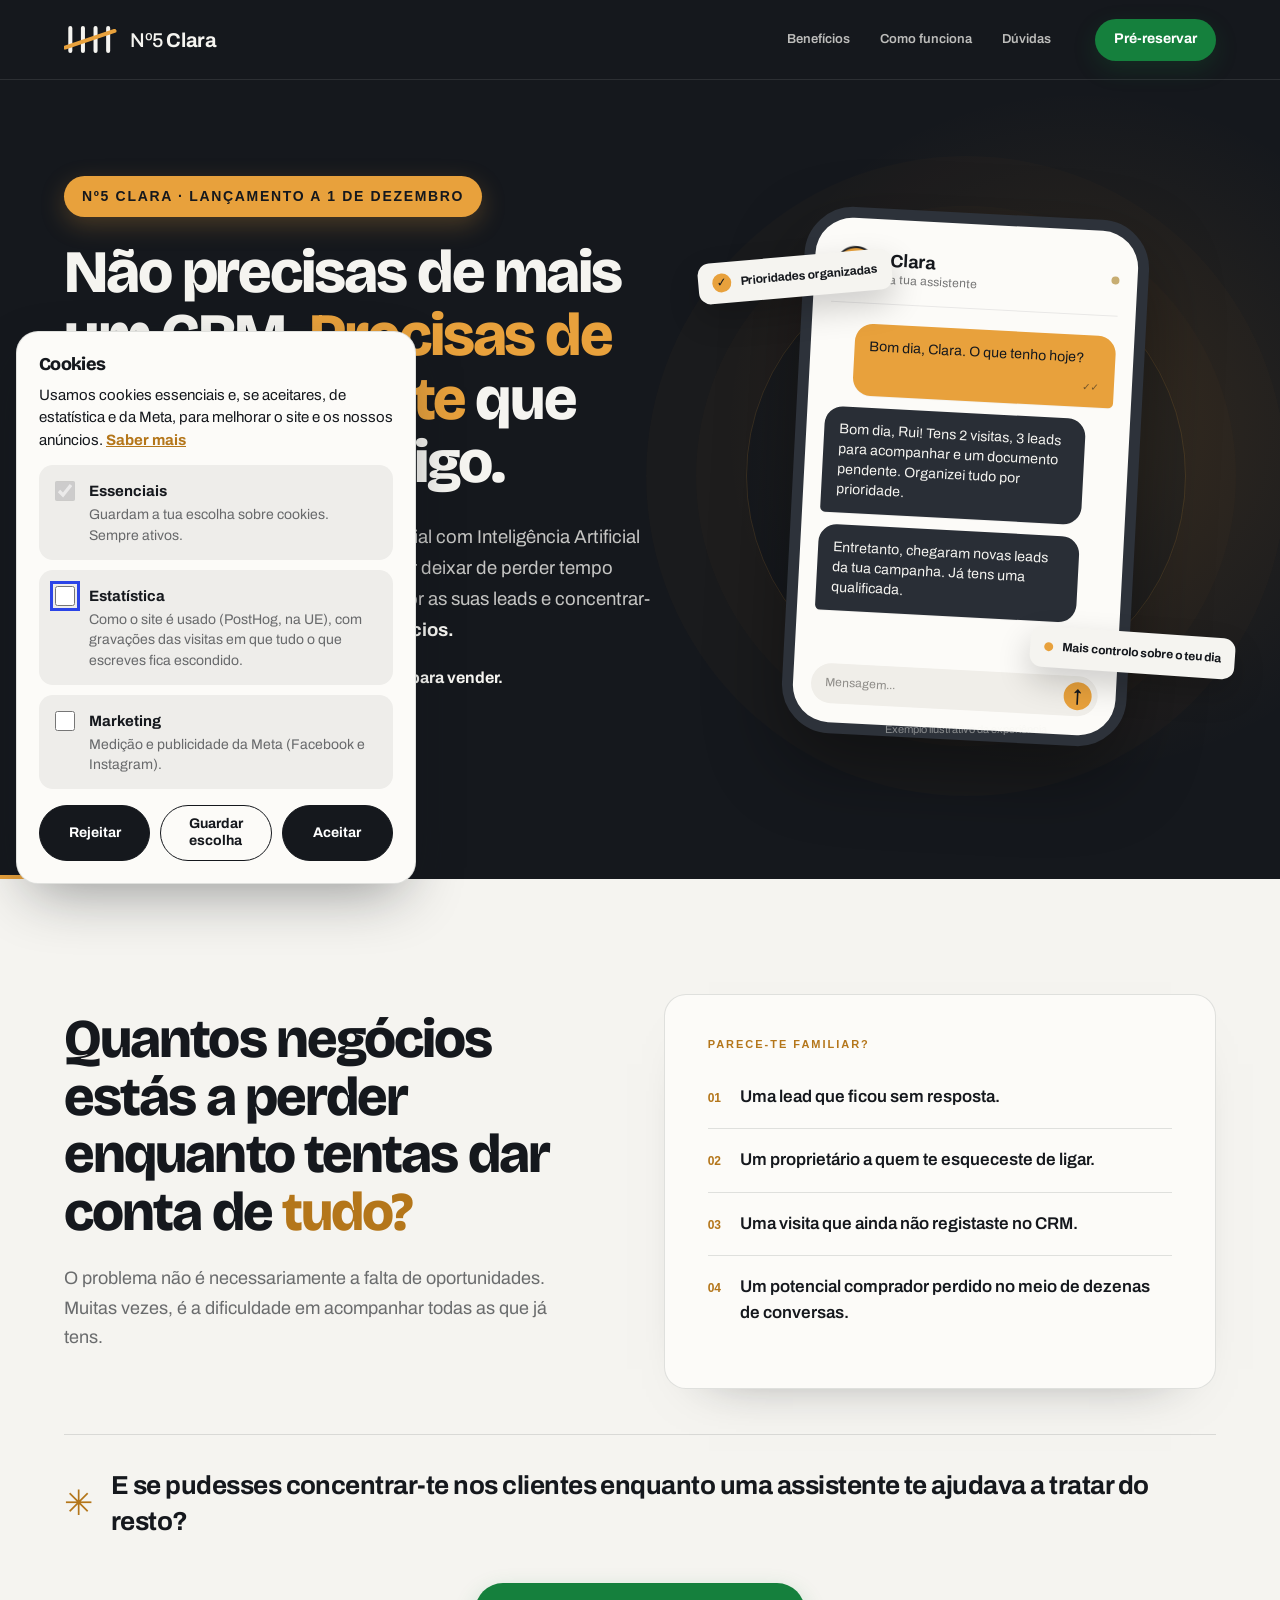
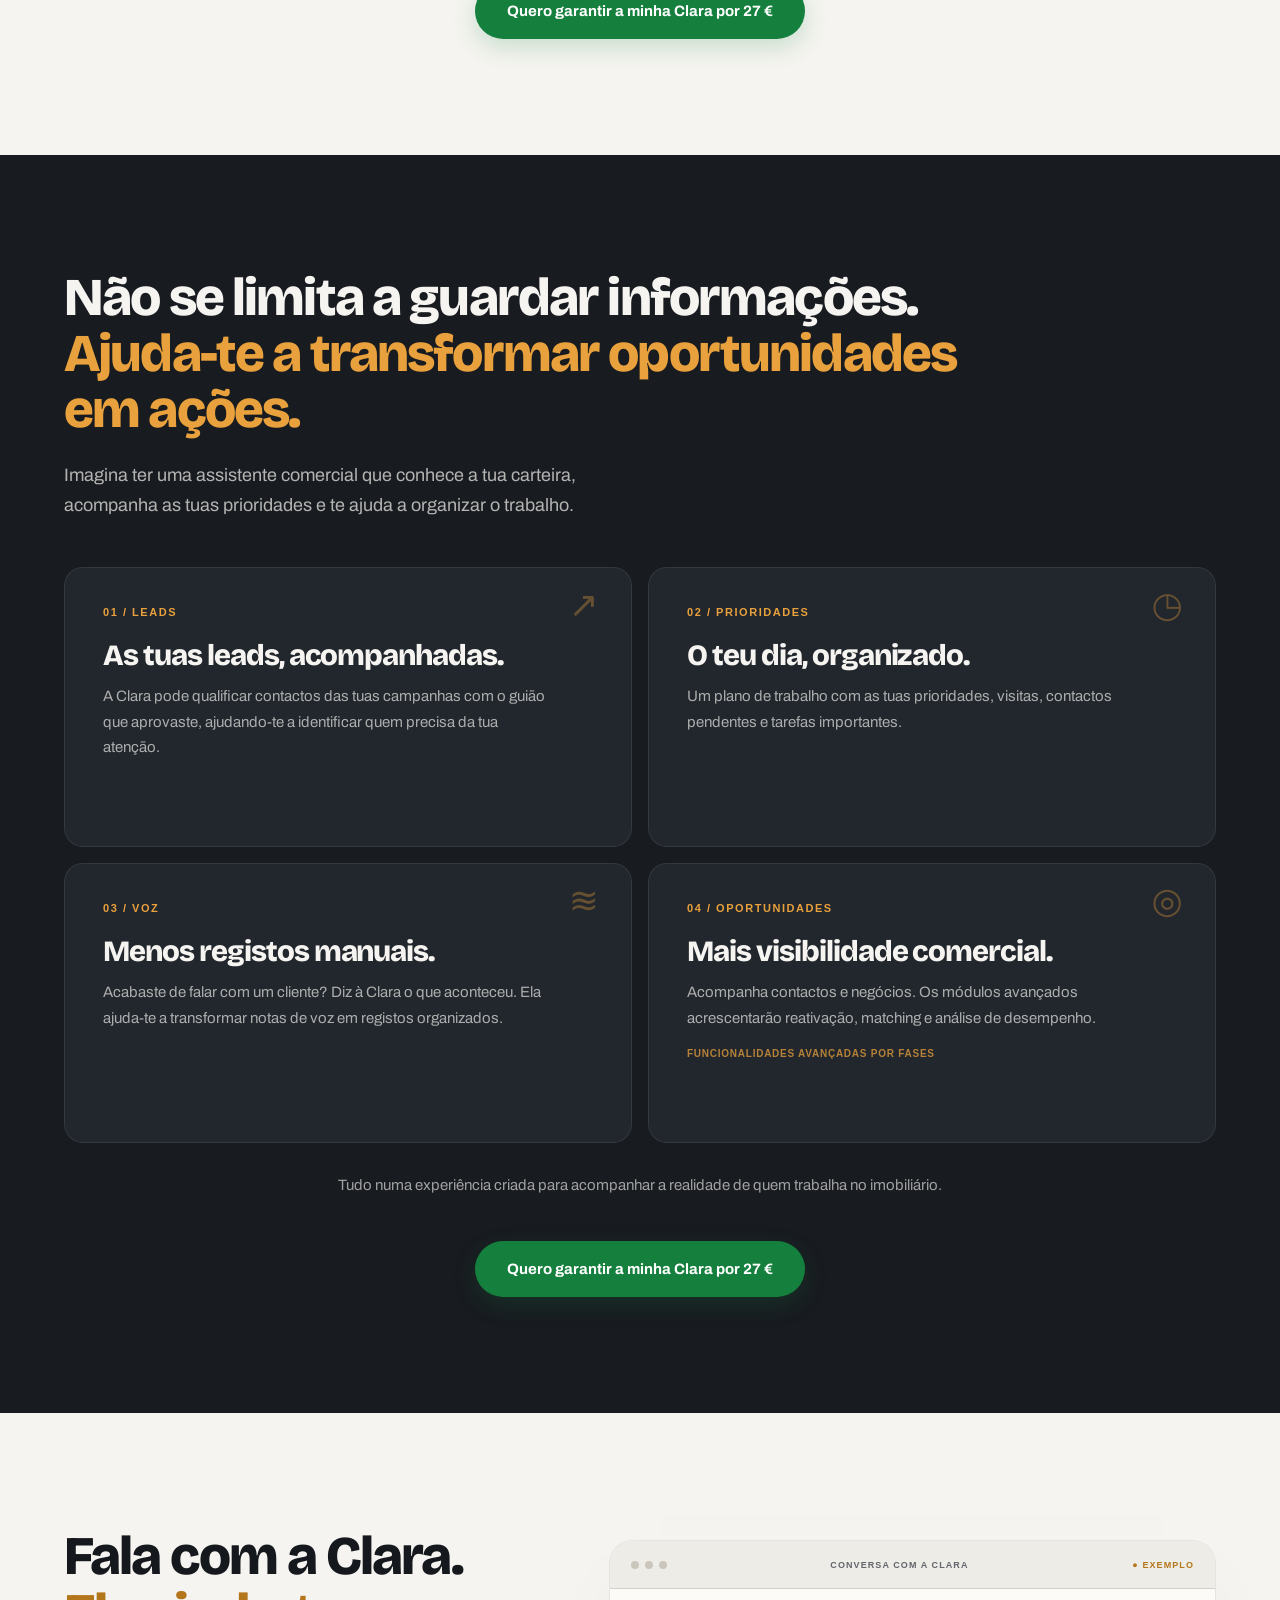
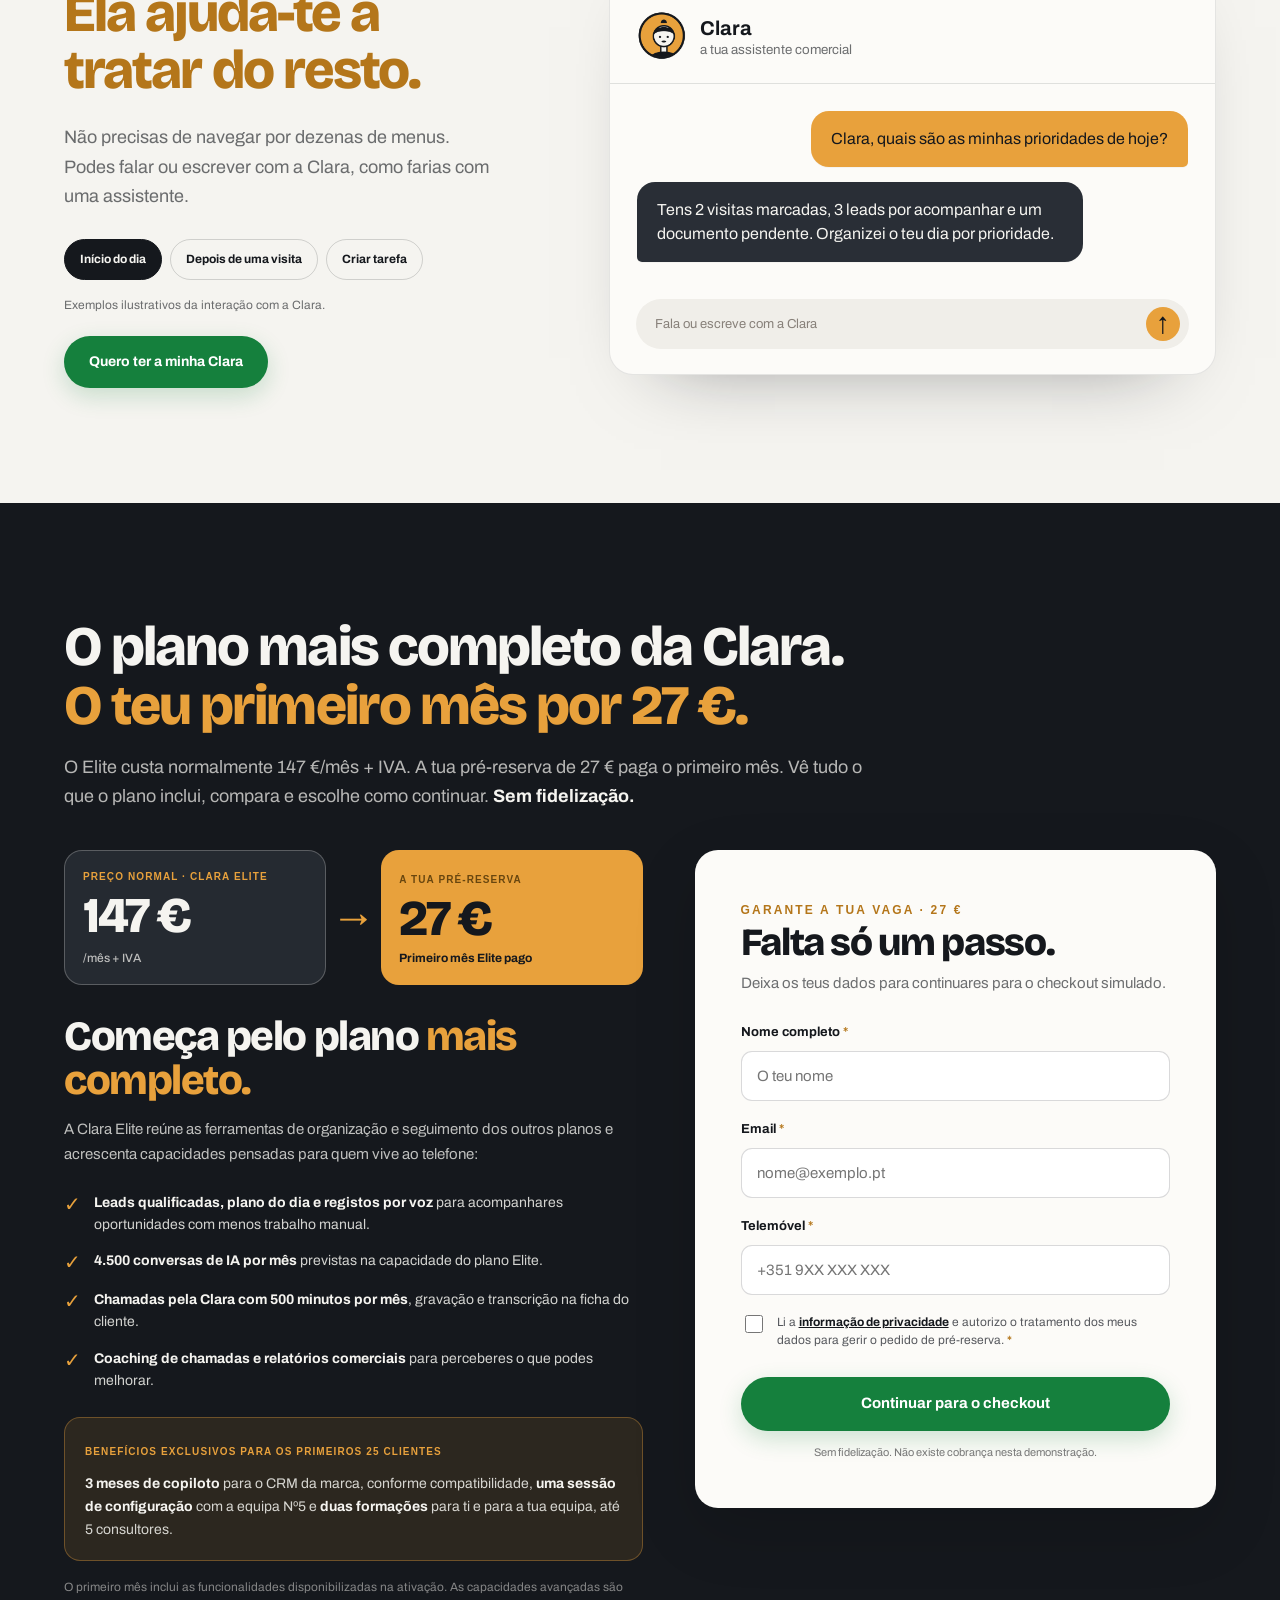
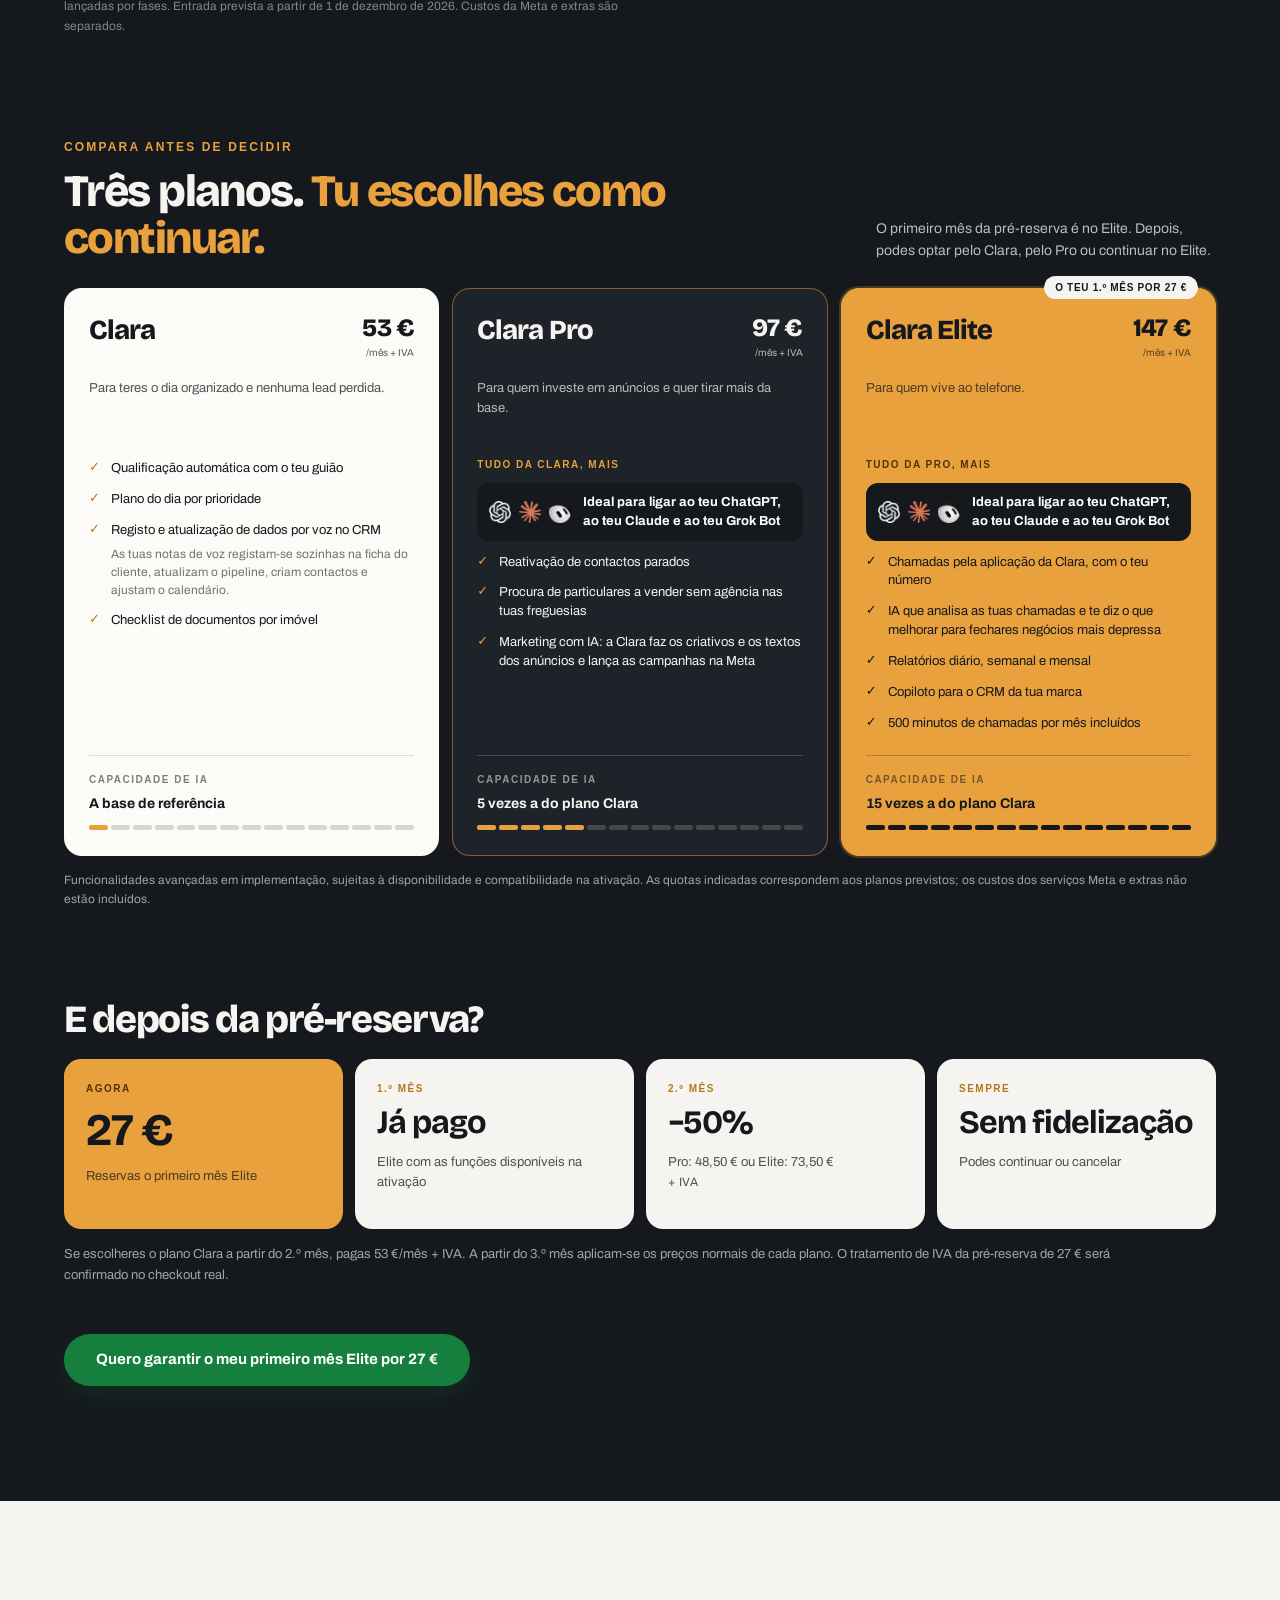
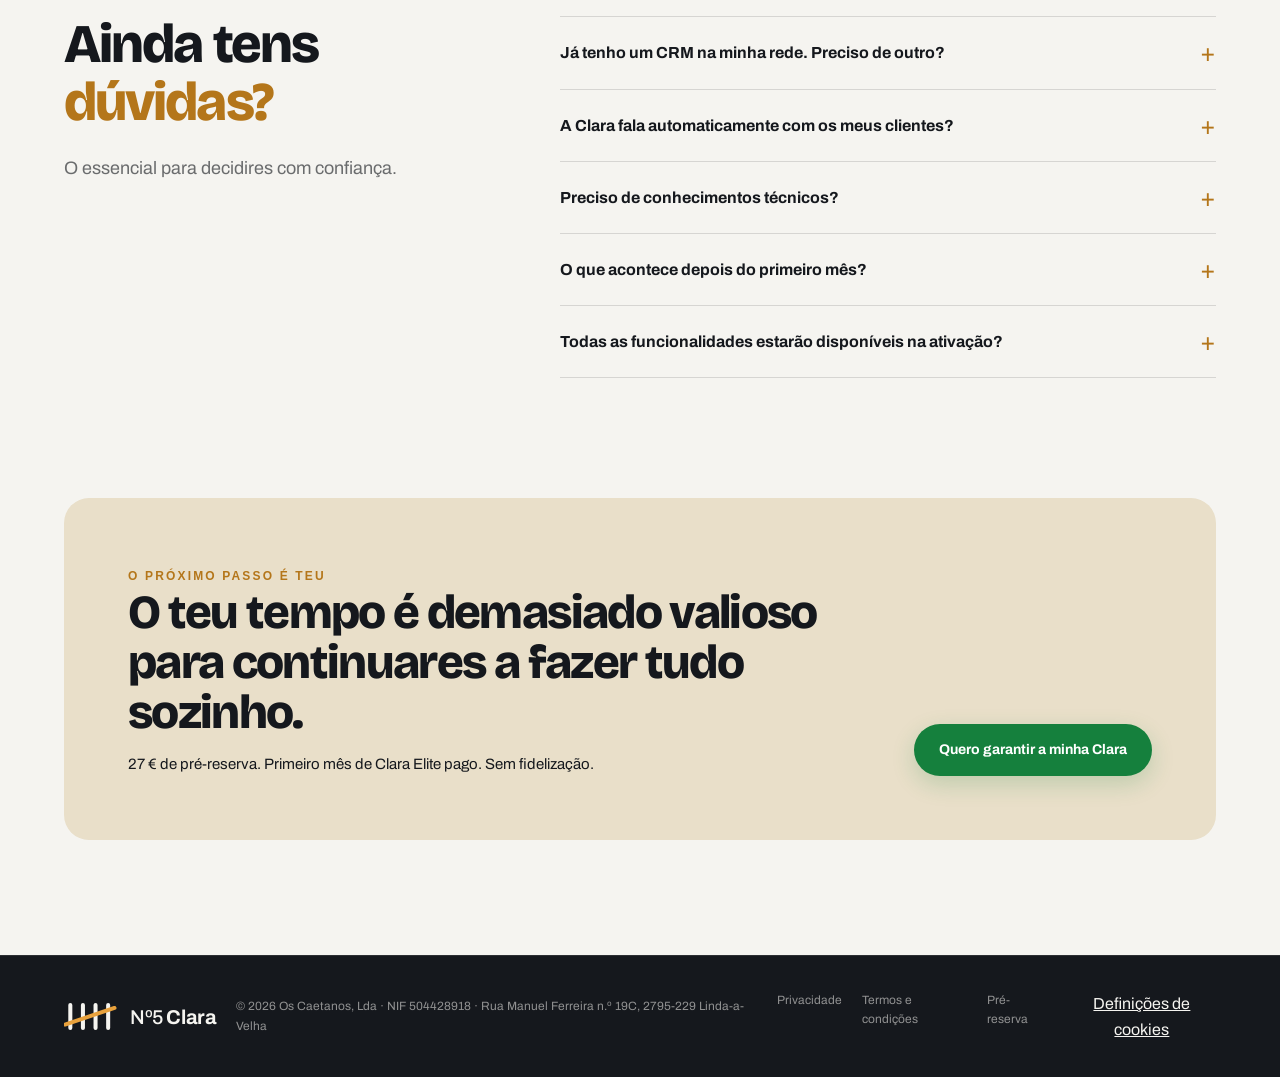
==== index.html @ 21cf16f8 "Site da pré-reserva Nº5 Clara Co-Authored-By: Claude Sonnet 5.5 <noreply@anthropic.com>" ====
<!doctype html>
<html lang="pt-PT">
<head>
  <meta charset="utf-8">
  <meta name="viewport" content="width=device-width, initial-scale=1">
  <meta name="theme-color" content="#15181D">
  <meta name="description" content="A Nº5 Clara é a assistente comercial inteligente criada para consultores imobiliários. Garante a pré-reserva de fundador por 27 €. Sem fidelização.">
  <meta property="og:type" content="website">
  <meta property="og:title" content="Nº5 Clara | A tua assistente comercial inteligente">
  <meta property="og:description" content="Não precisas de mais um CRM. Precisas de uma assistente que trabalhe contigo.">
  <meta property="og:image" content="assets/partilha-clara.png">
  <title>Nº5 Clara | Pré-reserva de lançamento</title>
  <link rel="icon" type="image/svg+xml" href="assets/favicon.svg">
  <link rel="preload" href="assets/clara-avatar.png" as="image" fetchpriority="high">
  <link rel="preconnect" href="https://fonts.googleapis.com">
  <link rel="preconnect" href="https://fonts.gstatic.com" crossorigin>
  <link href="https://fonts.googleapis.com/css2?family=Archivo:wght@400;500;600;700&family=Bricolage+Grotesque:opsz,wght@12..96,700;12..96,800&display=swap" rel="stylesheet">
  <link rel="stylesheet" href="styles.css">
  <script src="app.js" defer></script>
</head>
<body data-page="landing">
  <a class="skip-link" href="#conteudo">Saltar para o conteúdo</a>
  <header class="site-header">
    <div class="shell header-row">
      <a class="brand" href="index.html" aria-label="Nº5 Clara, página inicial">
        <img src="assets/simbolo-fundo-escuro.svg" width="53" height="28" alt="" aria-hidden="true">
        <span>Nº5 <strong>Clara</strong></span>
      </a>
      <nav class="header-nav" aria-label="Navegação principal">
        <a href="#beneficios">Benefícios</a>
        <a href="#demonstracao">Como funciona</a>
        <a href="#perguntas">Dúvidas</a>
      </nav>
      <a class="btn btn-small" href="#reserva">Pré-reservar</a>
    </div>
  </header>

  <main id="conteudo">
    <!-- 01: HERO -->
    <section class="hero dark" id="inicio" aria-labelledby="hero-title">
      <div class="shell hero-layout">
        <div class="hero-copy">
          <p class="eyebrow light hero-launch">Nº5 CLARA · LANÇAMENTO A 1 DE DEZEMBRO</p>
          <h1 id="hero-title">Não precisas de mais um CRM. <span class="accent">Precisas de uma assistente</span> que trabalhe contigo.</h1>
          <p class="hero-lead">Conhece a <strong>Nº5 Clara</strong>, a assistente comercial com Inteligência Artificial criada para o consultor imobiliário que quer deixar de perder tempo com tarefas repetitivas, acompanhar melhor as suas leads e concentrar-se no que realmente importa: <strong>fechar negócios.</strong></p>
          <p class="hero-strap">Menos tarefas. Mais organização. Mais tempo para vender.</p>
          <a class="btn btn-xl" href="#reserva">Quero garantir a minha Clara por 27 €</a>
        </div>
        <div class="hero-visual" aria-label="Exemplo ilustrativo de conversa com a assistente Clara">
          <div class="hero-halo" aria-hidden="true"></div>
          <div class="floating-note float-top"><span class="note-mark">✓</span><span>Prioridades organizadas</span></div>
          <div class="phone-frame">
            <div class="phone-inside">
              <div class="chat-header">
                <img src="assets/clara-avatar.png" width="46" height="46" alt="Avatar da Clara">
                <div><strong>Clara</strong><span>a tua assistente</span></div>
                <span class="online-indicator" aria-hidden="true"></span>
              </div>
              <div class="phone-chat">
                <div class="bubble bubble-user">Bom dia, Clara. O que tenho hoje? <span class="checkmark">✓✓</span></div>
                <div class="bubble bubble-assistant">Bom dia, Rui! Tens 2 visitas, 3 leads para acompanhar e um documento pendente. Organizei tudo por prioridade.</div>
                <div class="bubble bubble-assistant">Entretanto, chegaram novas leads da tua campanha. Já tens uma qualificada.</div>
              </div>
              <div class="chat-input" aria-hidden="true"><span>Mensagem...</span><span class="chat-send">↑</span></div>
            </div>
          </div>
          <div class="floating-note float-bottom"><span class="note-dot"></span><span>Mais controlo sobre o teu dia</span></div>
          <span class="mock-caption">Exemplo ilustrativo da experiência</span>
        </div>
      </div>
      <div class="hero-bottom-line" aria-hidden="true"></div>
    </section>

    <!-- 02: IDENTIFICAÇÃO -->
    <section class="section light" id="problema" aria-labelledby="problema-title">
      <div class="shell pain-layout">
        <div class="section-intro">
          <h2 id="problema-title">Quantos negócios estás a perder enquanto tentas dar conta de <em>tudo?</em></h2>
          <p>O problema não é necessariamente a falta de oportunidades. Muitas vezes, é a dificuldade em acompanhar todas as que já tens.</p>
        </div>
        <div class="pain-panel">
          <p class="pain-label">PARECE-TE FAMILIAR?</p>
          <ul class="pain-list">
            <li><span>01</span>Uma lead que ficou sem resposta.</li>
            <li><span>02</span>Um proprietário a quem te esqueceste de ligar.</li>
            <li><span>03</span>Uma visita que ainda não registaste no CRM.</li>
            <li><span>04</span>Um potencial comprador perdido no meio de dezenas de conversas.</li>
          </ul>
        </div>
      </div>
      <div class="shell section-bottom-statement"><span class="statement-star" aria-hidden="true">✳</span> E se pudesses concentrar-te nos clientes enquanto uma assistente te ajudava a tratar do resto?</div>
    <div class="shell section-cta"><a class="btn" href="#reserva">Quero garantir a minha Clara por 27 €</a></div>
    </section>

    <!-- 03: BENEFÍCIOS -->
    <section class="section dark benefits-section" id="beneficios" aria-labelledby="beneficios-title">
      <div class="shell">
        <div class="section-intro intro-wide">
          <h2 id="beneficios-title">Não se limita a guardar informações. <span class="accent">Ajuda-te a transformar oportunidades em ações.</span></h2>
          <p>Imagina ter uma assistente comercial que conhece a tua carteira, acompanha as tuas prioridades e te ajuda a organizar o trabalho.</p>
        </div>
        <div class="benefit-grid">
          <article class="benefit-card"><span class="benefit-index">01 / LEADS</span><div class="benefit-symbol" aria-hidden="true">↗</div><h3>As tuas leads, acompanhadas.</h3><p>A Clara pode qualificar contactos das tuas campanhas com o guião que aprovaste, ajudando-te a identificar quem precisa da tua atenção.</p></article>
          <article class="benefit-card"><span class="benefit-index">02 / PRIORIDADES</span><div class="benefit-symbol" aria-hidden="true">◷</div><h3>O teu dia, organizado.</h3><p>Um plano de trabalho com as tuas prioridades, visitas, contactos pendentes e tarefas importantes.</p></article>
          <article class="benefit-card"><span class="benefit-index">03 / VOZ</span><div class="benefit-symbol" aria-hidden="true">≋</div><h3>Menos registos manuais.</h3><p>Acabaste de falar com um cliente? Diz à Clara o que aconteceu. Ela ajuda-te a transformar notas de voz em registos organizados.</p></article>
          <article class="benefit-card"><span class="benefit-index">04 / OPORTUNIDADES</span><div class="benefit-symbol" aria-hidden="true">◎</div><h3>Mais visibilidade comercial.</h3><p>Acompanha contactos e negócios. Os módulos avançados acrescentarão reativação, matching e análise de desempenho.</p><span class="future-tag">FUNCIONALIDADES AVANÇADAS POR FASES</span></article>
        </div>
        <p class="benefits-footnote">Tudo numa experiência criada para acompanhar a realidade de quem trabalha no imobiliário.</p>
      </div>
    <div class="shell section-cta"><a class="btn" href="#reserva">Quero garantir a minha Clara por 27 €</a></div>
    </section>

    <!-- 04: DEMONSTRAÇÃO -->
    <section class="section light demo-section" id="demonstracao" aria-labelledby="demo-title">
      <div class="shell demo-layout">
        <div class="section-intro demo-copy">
          <h2 id="demo-title">Fala com a Clara. <em>Ela ajuda-te a tratar do resto.</em></h2>
          <p>Não precisas de navegar por dezenas de menus. Podes falar ou escrever com a Clara, como farias com uma assistente.</p>
          <div class="demo-tabs" role="group" aria-label="Escolher exemplo de conversa">
            <button type="button" class="demo-tab active" data-demo="dia" aria-pressed="true">Início do dia</button>
            <button type="button" class="demo-tab" data-demo="visita" aria-pressed="false">Depois de uma visita</button>
            <button type="button" class="demo-tab" data-demo="tarefa" aria-pressed="false">Criar tarefa</button>
          </div>
          <p class="demo-note">Exemplos ilustrativos da interação com a Clara.</p>
          <a class="btn" href="#reserva">Quero ter a minha Clara</a>
        </div>
        <div class="demo-screen">
          <div class="demo-window-top"><span class="window-dots"><i></i><i></i><i></i></span><span>CONVERSA COM A CLARA</span><span class="window-status">● EXEMPLO</span></div>
          <div class="demo-profile"><img src="assets/clara-avatar.png" width="52" height="52" alt="Avatar da Clara"><span><strong>Clara</strong><small>a tua assistente comercial</small></span></div>
          <div class="demo-conversation" aria-live="polite" aria-atomic="true">
            <div class="bubble bubble-user" id="demo-user">Clara, quais são as minhas prioridades de hoje?</div>
            <div class="bubble bubble-assistant" id="demo-assistant">Tens 2 visitas marcadas, 3 leads por acompanhar e um documento pendente. Organizei o teu dia por prioridade.</div>
          </div>
          <div class="demo-composer" aria-hidden="true">Fala ou escreve com a Clara <span>↑</span></div>
        </div>
      </div>
    </section>

    <!-- 05: OFERTA ELITE + COMPARAÇÃO + FORMULÁRIO -->
    <section class="section offer-section dark" id="reserva" aria-labelledby="offer-title">
      <div class="shell">
        <div class="offer-head">
          <h2 id="offer-title">O plano mais completo da Clara.<br><span class="accent">O teu primeiro mês por 27 €.</span></h2>
          <p>O Elite custa normalmente 147 €/mês + IVA. A tua pré-reserva de 27 € paga o primeiro mês. Vê tudo o que o plano inclui, compara e escolhe como continuar. <strong>Sem fidelização.</strong></p>
        </div>

        <div class="offer-lower">
          <div class="offer-reasons">
            <div class="elite-price-comparison" aria-label="Comparação de preço Clara Elite e pré-reserva">
              <div class="elite-price-regular">
                <span class="price-eyebrow">PREÇO NORMAL · CLARA ELITE</span>
                <div class="price-figure">147 € <small>/mês + IVA</small></div>
              </div>
              <span class="price-divider" aria-hidden="true">→</span>
              <div class="elite-price-founder">
                <span class="price-eyebrow">A TUA PRÉ-RESERVA</span>
                <div class="price-figure">27 €</div>
                <span class="price-caption">Primeiro mês Elite pago</span>
              </div>
            </div>
            <h3>Começa pelo plano <span class="accent">mais completo.</span></h3>
            <p class="elite-intro">A Clara Elite reúne as ferramentas de organização e seguimento dos outros planos e acrescenta capacidades pensadas para quem vive ao telefone:</p>
            <ul class="check-list elite-perks">
              <li><span class="tick">✓</span><span><strong>Leads qualificadas, plano do dia e registos por voz</strong> para acompanhares oportunidades com menos trabalho manual.</span></li>
              <li><span class="tick">✓</span><span><strong>4.500 conversas de IA por mês</strong> previstas na capacidade do plano Elite.</span></li>
              <li><span class="tick">✓</span><span><strong>Chamadas pela Clara com 500 minutos por mês</strong>, gravação e transcrição na ficha do cliente.</span></li>
              <li><span class="tick">✓</span><span><strong>Coaching de chamadas e relatórios comerciais</strong> para perceberes o que podes melhorar.</span></li>
            </ul>
            <div class="founder-extras">
              <span class="price-eyebrow">BENEFÍCIOS EXCLUSIVOS PARA OS PRIMEIROS 25 CLIENTES</span>
              <p><strong>3 meses de copiloto</strong> para o CRM da marca, conforme compatibilidade, <strong>uma sessão de configuração</strong> com a equipa Nº5 e <strong>duas formações</strong> para ti e para a tua equipa, até 5 consultores.</p>
            </div>
            <p class="fineprint">O primeiro mês inclui as funcionalidades disponibilizadas na ativação. As capacidades avançadas são lançadas por fases. Entrada prevista a partir de 1 de dezembro de 2026. Custos da Meta e extras são separados.</p>
          </div>
          <div class="form-card" id="formulario">
            <div class="form-card-head"><span class="eyebrow">GARANTE A TUA VAGA · 27 €</span><h3>Falta só um passo.</h3><p>Deixa os teus dados para continuares para o checkout simulado.</p></div>
            <form id="lead-form" novalidate>
              <div class="form-field"><label for="lead-name">Nome completo <span>*</span></label><input id="lead-name" name="nome" type="text" autocomplete="name" required maxlength="120" placeholder="O teu nome" aria-describedby="error-name"><small class="field-error" id="error-name" aria-live="polite"></small></div>
              <div class="form-field"><label for="lead-email">Email <span>*</span></label><input id="lead-email" name="email" type="email" autocomplete="email" inputmode="email" required maxlength="180" placeholder="nome@exemplo.pt" aria-describedby="error-email"><small class="field-error" id="error-email" aria-live="polite"></small></div>
              <div class="form-field"><label for="lead-phone">Telemóvel <span>*</span></label><input id="lead-phone" name="telefone" type="tel" autocomplete="tel" inputmode="tel" required maxlength="24" placeholder="+351 9XX XXX XXX" aria-describedby="error-phone"><small class="field-error" id="error-phone" aria-live="polite"></small></div>
              <label class="consent"><input type="checkbox" name="consentimento" id="consent" required><span>Li a <a href="privacidade.html" target="_blank" rel="noopener">informação de privacidade</a> e autorizo o tratamento dos meus dados para gerir o pedido de pré-reserva. <strong>*</strong></span></label>
              <small class="field-error" id="error-consent" aria-live="polite"></small>
              <p class="form-alert" id="form-alert" role="alert" hidden></p>
              <button class="btn btn-submit" type="submit">Continuar para o checkout</button>
              <p class="safe-note">Sem fidelização. Não existe cobrança nesta demonstração.</p>
            </form>
          </div>
        </div>

        <div class="compare-section" id="comparar-planos" aria-labelledby="compare-title">
          <div class="compare-intro">
            <div><p class="eyebrow light">COMPARA ANTES DE DECIDIR</p><h3 id="compare-title">Três planos. <span class="accent">Tu escolhes como continuar.</span></h3></div>
            <p>O primeiro mês da pré-reserva é no Elite. Depois, podes optar pelo Clara, pelo Pro ou continuar no Elite.</p>
          </div>
          <div class="plan-comparison">
            <article class="plan-card" aria-labelledby="plan-base-title">
              <div class="plan-card-top"><h4 id="plan-base-title">Clara</h4><div class="plan-cost"><strong>53 €</strong><span>/mês + IVA</span></div></div>
              <p class="plan-tagline">Para teres o dia organizado e nenhuma lead perdida.</p>
              
              <ul><li>Qualificação automática com o teu guião</li><li>Plano do dia por prioridade</li><li>Registo e atualização de dados por voz no CRM<small class="plan-sub">As tuas notas de voz registam-se sozinhas na ficha do cliente, atualizam o pipeline, criam contactos e ajustam o calendário.</small></li><li>Checklist de documentos por imóvel</li></ul>
              <div class="plan-capacity"><p class="plan-includes">CAPACIDADE DE IA</p><strong>A base de referência</strong><span class="cap-bar" aria-hidden="true"><i class="on"></i><i class=""></i><i class=""></i><i class=""></i><i class=""></i><i class=""></i><i class=""></i><i class=""></i><i class=""></i><i class=""></i><i class=""></i><i class=""></i><i class=""></i><i class=""></i><i class=""></i></span></div>
            </article>
            <article class="plan-card pro" aria-labelledby="plan-pro-title">
              <div class="plan-card-top"><h4 id="plan-pro-title">Clara Pro</h4><div class="plan-cost"><strong>97 €</strong><span>/mês + IVA</span></div></div>
              <p class="plan-tagline">Para quem investe em anúncios e quer tirar mais da base.</p>
              <p class="plan-includes">TUDO DA CLARA, MAIS</p>
              <ul><li class="plan-integrations"><span class="ai-icons" aria-hidden="true"><img src="assets/logo-openai.png" alt="" width="22" height="22" loading="lazy"><img src="assets/logo-claude.png" alt="" width="22" height="22" loading="lazy"><img src="assets/logo-grok.png" alt="" width="22" height="22" loading="lazy"></span><strong>Ideal para ligar ao teu ChatGPT, ao teu Claude e ao teu Grok Bot</strong></li><li>Reativação de contactos parados</li><li>Procura de particulares a vender sem agência nas tuas freguesias</li><li>Marketing com IA: a Clara faz os criativos e os textos dos anúncios e lança as campanhas na Meta</li></ul>
              <div class="plan-capacity"><p class="plan-includes">CAPACIDADE DE IA</p><strong>5 vezes a do plano Clara</strong><span class="cap-bar" aria-hidden="true"><i class="on"></i><i class="on"></i><i class="on"></i><i class="on"></i><i class="on"></i><i class=""></i><i class=""></i><i class=""></i><i class=""></i><i class=""></i><i class=""></i><i class=""></i><i class=""></i><i class=""></i><i class=""></i></span></div>
            </article>
            <article class="plan-card featured" aria-labelledby="plan-elite-title">
              <span class="featured-label">O TEU 1.º MÊS POR 27 €</span><div class="plan-card-top"><h4 id="plan-elite-title">Clara Elite</h4><div class="plan-cost"><strong>147 €</strong><span>/mês + IVA</span></div></div>
              <p class="plan-tagline">Para quem vive ao telefone.</p>
              <p class="plan-includes">TUDO DA PRO, MAIS</p>
              <ul><li class="plan-integrations"><span class="ai-icons" aria-hidden="true"><img src="assets/logo-openai.png" alt="" width="22" height="22" loading="lazy"><img src="assets/logo-claude.png" alt="" width="22" height="22" loading="lazy"><img src="assets/logo-grok.png" alt="" width="22" height="22" loading="lazy"></span><strong>Ideal para ligar ao teu ChatGPT, ao teu Claude e ao teu Grok Bot</strong></li><li>Chamadas pela aplicação da Clara, com o teu número</li><li>IA que analisa as tuas chamadas e te diz o que melhorar para fechares negócios mais depressa</li><li>Relatórios diário, semanal e mensal</li><li>Copiloto para o CRM da tua marca</li><li>500 minutos de chamadas por mês incluídos</li></ul>
              <div class="plan-capacity"><p class="plan-includes">CAPACIDADE DE IA</p><strong>15 vezes a do plano Clara</strong><span class="cap-bar" aria-hidden="true"><i class="on"></i><i class="on"></i><i class="on"></i><i class="on"></i><i class="on"></i><i class="on"></i><i class="on"></i><i class="on"></i><i class="on"></i><i class="on"></i><i class="on"></i><i class="on"></i><i class="on"></i><i class="on"></i><i class="on"></i></span></div>
            </article>
          </div>
          <p class="compare-footnote">Funcionalidades avançadas em implementação, sujeitas à disponibilidade e compatibilidade na ativação. As quotas indicadas correspondem aos planos previstos; os custos dos serviços Meta e extras não estão incluídos.</p>
        </div>

        <div class="offer-timeline" aria-labelledby="timeline-title">
          <h3 id="timeline-title">E depois da pré-reserva?</h3>
          <div class="offer-steps" aria-label="Como funciona a oferta de lançamento">
            <div class="step-card emphasis"><span class="step-eyebrow">AGORA</span><strong class="step-price">27 €</strong><span class="step-desc">Reservas o primeiro mês Elite</span></div>
            <div class="step-card"><span class="step-eyebrow">1.º MÊS</span><strong>Já pago</strong><span class="step-desc">Elite com as funções disponíveis na ativação</span></div>
            <div class="step-card"><span class="step-eyebrow">2.º MÊS</span><strong>−50%</strong><span class="step-desc">Pro: 48,50 € ou Elite: 73,50 € <small>+ IVA</small></span></div>
            <div class="step-card"><span class="step-eyebrow">SEMPRE</span><strong>Sem fidelização</strong><span class="step-desc">Podes continuar ou cancelar</span></div>
          </div>
          <p class="offer-plan-note">Se escolheres o plano Clara a partir do 2.º mês, pagas 53 €/mês + IVA. A partir do 3.º mês aplicam-se os preços normais de cada plano. O tratamento de IVA da pré-reserva de 27 € será confirmado no checkout real.</p>
          <a class="btn offer-bottom-cta" href="#formulario">Quero garantir o meu primeiro mês Elite por 27 €</a>
        </div>
      </div>
    </section>

    <!-- 06: FAQ -->
    <section class="section light faq-section" id="perguntas" aria-labelledby="faq-title">
      <div class="shell faq-layout">
        <div class="section-intro"><h2 id="faq-title">Ainda tens <em>dúvidas?</em></h2><p>O essencial para decidires com confiança.</p></div>
        <div class="faq-items">
          <details><summary>Já tenho um CRM na minha rede. Preciso de outro?</summary><p>A Clara foi concebida para trabalhar ao lado das ferramentas que já utilizas. O copiloto poderá ajudar a preparar registos no CRM da tua marca, conforme a compatibilidade disponível.</p></details>
          <details><summary>A Clara fala automaticamente com os meus clientes?</summary><p>Pode qualificar leads dentro dos guiões que aprovaste. Determinadas mensagens e ações exigem sempre a tua confirmação.</p></details>
          <details><summary>Preciso de conhecimentos técnicos?</summary><p>Não. A Clara foi criada para ser utilizada através de conversas simples por texto ou voz.</p></details>
          <details><summary>O que acontece depois do primeiro mês?</summary><p>Podes escolher o plano que preferires ou cancelar. Não existe fidelização. O segundo mês tem condições especiais para quem continuar no Pro ou no Elite.</p></details>
          <details><summary>Todas as funcionalidades estarão disponíveis na ativação?</summary><p>A Clara está a ser disponibilizada por fases. As funcionalidades avançadas e integrações seguem o calendário de implementação, que será comunicado aos fundadores.</p></details>
        </div>
      </div>
      <div class="shell closing-panel">
        <div><span class="eyebrow">O PRÓXIMO PASSO É TEU</span><h2>O teu tempo é demasiado valioso para continuares a fazer tudo sozinho.</h2><p>27 € de pré-reserva. Primeiro mês de Clara Elite pago. Sem fidelização.</p></div>
        <a class="btn" href="#formulario">Quero garantir a minha Clara</a>
      </div>
    </section>
  </main>

  <footer class="site-footer dark"><div class="shell footer-row"><div class="brand footer-brand"><img src="assets/simbolo-fundo-escuro.svg" width="50" height="27" alt="" aria-hidden="true"><span>Nº5 <strong>Clara</strong></span></div><p>© 2026 Os Caetanos, Lda · NIF 504428918 · Rua Manuel Ferreira n.º 19C, 2795-229 Linda-a-Velha</p><div class="footer-links"><a href="privacidade.html">Privacidade</a><a href="termos.html">Termos e condições</a><a href="#formulario">Pré-reserva</a></div></div></footer>
  <a class="sticky-mobile-cta" href="#reserva">Garantir pré-reserva · 27 €</a>
<script src="cookies.js" defer></script></body>
</html>
---- styles.css ----
:root{--tinta:#15181D;--creme:#F5F4F0;--dourado:#E8A13C;--dourado-escuro:#B4761A;--cobalto:#2B44E7;--cartao:#FCFBF8;--linha:rgba(21,24,29,.12);--suave:rgba(21,24,29,.62);--display:'Bricolage Grotesque','Archivo',system-ui,sans-serif;--body:'Archivo',system-ui,sans-serif;--radius:18px;--shell:1200px;--gutter:clamp(20px,5vw,70px)}
*{box-sizing:border-box}html{scroll-behavior:smooth;scroll-padding-top:85px}body{margin:0;background:var(--creme);color:var(--tinta);font:400 16px/1.6 var(--body);-webkit-font-smoothing:antialiased;overflow-x:hidden}button,input{font:inherit}button{cursor:pointer}a{color:inherit}a:focus-visible,button:focus-visible,input:focus-visible,summary:focus-visible{outline:3px solid var(--dourado);outline-offset:4px}h1,h2,h3,p{margin-top:0}h1,h2,h3{font-family:var(--display);font-weight:800;letter-spacing:-.035em;line-height:1.055}h1{font-size:clamp(3rem,5.2vw,5.6rem)}h2{font-size:clamp(2.4rem,4.25vw,4.7rem)}h3{font-size:clamp(1.25rem,2.2vw,1.9rem)}em{font-style:normal;color:var(--dourado-escuro)}.dark em{color:var(--dourado)}.shell{width:min(var(--shell),calc(100% - var(--gutter)*2));margin-inline:auto}.dark{color:var(--creme);background:var(--tinta)}.light{background:var(--creme);color:var(--tinta)}.section{padding-block:clamp(78px,9vw,130px)}.eyebrow{font:700 12px/1.5 Arial,sans-serif;letter-spacing:.18em;color:var(--dourado-escuro);text-transform:uppercase;margin:0 0 22px}.eyebrow.light{color:var(--dourado);background:transparent}.accent{color:var(--dourado)}.btn{display:inline-flex;align-items:center;justify-content:center;gap:20px;min-height:52px;padding:13px 25px;border:0;border-radius:999px;color:var(--tinta);background:var(--dourado);font-size:14px;font-weight:700;text-decoration:none;line-height:1.3;transition:background .2s,transform .2s,box-shadow .2s;box-shadow:0 8px 23px rgba(232,161,60,.12)}.btn:hover{background:#F0B25A;transform:translateY(-2px);box-shadow:0 13px 29px rgba(232,161,60,.19)}.btn:active{transform:translateY(0)}.btn-small{min-height:42px;padding:10px 19px}.btn-xl{min-height:59px;font-size:15px;padding:16px 29px}.btn:disabled{opacity:.6;cursor:wait}.skip-link{position:absolute;top:-100px;left:20px;background:white;color:black;padding:10px;z-index:99}.skip-link:focus{top:8px}.demo-banner{z-index:50;position:relative;background:#e8a13c;color:#15181d;text-align:center;font:700 10px/1.45 Arial,sans-serif;letter-spacing:.05em;padding:7px 12px}.demo-banner span{font-weight:400;letter-spacing:0;margin-left:8px}.site-header{position:relative;z-index:5;background:var(--tinta);color:var(--creme);border-bottom:1px solid rgba(245,244,240,.1)}.header-row{display:flex;align-items:center;justify-content:space-between;gap:22px;min-height:79px}.brand{display:inline-flex;align-items:center;gap:13px;white-space:nowrap;font-size:20px;font-weight:500;letter-spacing:-.02em;text-decoration:none}.brand strong{font-weight:700}.brand img{width:53px;height:auto;display:block}.header-nav{display:flex;align-items:center;gap:30px;margin-left:auto;margin-right:22px}.header-nav a{text-decoration:none;color:rgba(245,244,240,.75);font-size:13px;font-weight:600}.header-nav a:hover{color:var(--dourado)}
/* HERO */
.hero{position:relative;padding:clamp(54px,7.5vw,109px) 0 clamp(65px,8vw,105px);overflow:hidden}.hero:before{content:"";position:absolute;top:0;right:-18%;width:70%;height:100%;background:radial-gradient(ellipse at 52% 44%,rgba(232,161,60,.12),transparent 54%);pointer-events:none}.hero-layout{display:grid;grid-template-columns:minmax(0,1.08fr) minmax(330px,.92fr);gap:clamp(30px,5vw,80px);align-items:center;position:relative}.hero-copy{max-width:665px}.hero-copy h1{font-size:clamp(2.85rem,4.7vw,5.05rem);margin:0 0 27px}.hero-labels{display:flex;align-items:center;gap:15px;flex-wrap:wrap;margin:-3px 0 26px}.mini-pill{color:#efac4c;background:rgba(232,161,60,.13);border:1px solid rgba(232,161,60,.26);padding:6px 12px;border-radius:50px;font:700 10px Arial,sans-serif;letter-spacing:.12em}.mini-text{font:700 10px Arial,sans-serif;letter-spacing:.14em;color:rgba(245,244,240,.67)}.hero-lead{font-size:clamp(16px,1.45vw,19px);color:rgba(245,244,240,.79);line-height:1.67;max-width:630px;margin-bottom:19px}.hero-lead strong{color:var(--creme)}.hero-strap{font-size:16px;font-weight:700;margin:0 0 27px}.microcopy{font-size:12px;margin:14px 0 0}.light-muted{color:rgba(245,244,240,.59)}.hero-bottom-line{position:absolute;height:4px;width:20%;background:var(--dourado);bottom:0;left:0;border-radius:0 6px 6px 0}.hero-visual{position:relative;display:flex;flex-direction:column;justify-content:center;align-items:center;min-height:550px}.hero-halo{position:absolute;width:440px;height:440px;border:1px solid rgba(232,161,60,.16);border-radius:50%;box-shadow:0 0 0 50px rgba(232,161,60,.018),0 0 0 100px rgba(232,161,60,.018)}.phone-frame{position:relative;width:min(345px,86%);border:11px solid #2d323a;border-radius:49px;padding:0;transform:rotate(3deg);box-shadow:0 32px 75px rgba(0,0,0,.38);background:#2d323a;z-index:2}.phone-inside{background:#FCFBF8;border-radius:37px;min-height:505px;padding:26px 18px 19px;color:#15181D;display:flex;flex-direction:column}.chat-header{display:flex;align-items:center;gap:11px;padding-bottom:12px;border-bottom:1px solid rgba(21,24,29,.08)}.chat-header img{border-radius:50%;object-fit:cover}.chat-header div{display:flex;flex-direction:column;line-height:1.22}.chat-header strong{font-size:18px}.chat-header span{color:#767676;font-size:12px}.chat-header .online-indicator{height:8px;width:8px;background:#c7ad72;border-radius:50%;margin-left:auto}.phone-chat{display:flex;flex-direction:column;gap:12px;padding-top:20px;flex:1}.bubble{padding:13px 15px;font-size:14px;line-height:1.43;box-shadow:0 1px 0 rgba(0,0,0,.03)}.bubble-user{background:var(--dourado);color:#15181D;border-radius:18px 18px 5px 18px;align-self:flex-end;max-width:91%}.checkmark{font-size:10px;opacity:.55;float:right;margin:12px 0 0 10px}.bubble-assistant{background:#292E36;color:#F5F4F0;border-radius:18px 18px 18px 5px;align-self:flex-start;max-width:91%}.chat-input{margin-top:20px;padding:6px 6px 6px 14px;border-radius:50px;background:#f0eee9;color:#8e8c88;display:flex;justify-content:space-between;align-items:center;font-size:12px}.chat-send{display:grid;place-items:center;border-radius:50%;width:28px;height:28px;background:var(--dourado);color:#15181d;font-weight:700;font-size:17px}.floating-note{position:absolute;z-index:3;display:flex;align-items:center;gap:9px;border-radius:12px;background:#F5F4F0;color:#15181D;box-shadow:0 14px 32px rgba(0,0,0,.19);padding:11px 14px;font-size:12px;font-weight:700}.float-top{top:55px;left:-18px;transform:rotate(-5deg)}.float-bottom{right:-19px;bottom:78px;transform:rotate(4deg)}.note-mark{display:grid;place-items:center;width:19px;height:19px;background:#e8a13c;border-radius:50%}.note-dot{width:9px;height:9px;background:#e8a13c;border-radius:50%}.mock-caption{position:absolute;bottom:13px;font-size:11px;color:rgba(245,244,240,.46);z-index:4}
/* PAIN */
.pain-layout{display:grid;grid-template-columns:.95fr 1.05fr;gap:clamp(38px,8vw,100px);align-items:center}.section-intro h2{margin:0 0 23px}.section-intro p:not(.eyebrow){color:var(--suave);max-width:595px;font-size:18px;line-height:1.65}.pain-panel{background:var(--cartao);border:1px solid var(--linha);border-radius:22px;padding:clamp(26px,4vw,43px);box-shadow:0 25px 55px -45px rgba(21,24,29,.55)}.pain-label{font:700 11px Arial,sans-serif;letter-spacing:.18em;color:var(--dourado-escuro);margin-bottom:16px}.pain-list{list-style:none;padding:0;margin:0}.pain-list li{display:flex;align-items:baseline;gap:19px;border-bottom:1px solid var(--linha);padding:18px 0;font-size:17px;font-weight:600;line-height:1.55}.pain-list li:last-child{border:0}.pain-list li span{font:700 12px Arial,sans-serif;color:var(--dourado-escuro)}.section-bottom-statement{margin-top:45px;border-top:1px solid var(--linha);padding-top:32px;display:flex;align-items:center;gap:18px;font-size:clamp(19px,2.2vw,26px);font-weight:700;letter-spacing:-.02em;line-height:1.4}.statement-star{font-size:35px;color:var(--dourado-escuro);flex:none}
/* BENEFITS */
.benefits-section{background:#181b20}.intro-wide{max-width:930px;margin-bottom:47px}.intro-wide h2{font-size:clamp(2.4rem,4.15vw,4.5rem)}.dark .section-intro p:not(.eyebrow){color:rgba(245,244,240,.7)}.benefit-grid{display:grid;grid-template-columns:repeat(2,minmax(0,1fr));gap:16px}.benefit-card{min-height:280px;background:#22262D;border:1px solid rgba(245,244,240,.085);border-radius:19px;padding:clamp(23px,3.1vw,38px);position:relative;overflow:hidden;transition:transform .2s,border-color .2s}.benefit-card:hover{transform:translateY(-3px);border-color:rgba(232,161,60,.38)}.benefit-index{font:700 11px Arial,sans-serif;letter-spacing:.14em;color:var(--dourado);display:block;margin-bottom:22px}.benefit-symbol{position:absolute;right:32px;top:19px;font-size:36px;color:rgba(232,161,60,.34);line-height:1}.benefit-card h3{font-size:clamp(23px,2.3vw,31px);margin:0 0 13px}.benefit-card p{color:rgba(245,244,240,.66);font-size:15px;line-height:1.7;max-width:450px;margin:0}.future-tag{display:inline-block;margin-top:17px;font:700 10px Arial,sans-serif;letter-spacing:.075em;color:var(--dourado);opacity:.75}.benefits-footnote{font-size:15px;color:rgba(245,244,240,.62);margin:30px 0 0;text-align:center}
/* DEMO */
.demo-layout{display:grid;grid-template-columns:.87fr 1.13fr;gap:clamp(32px,6vw,90px);align-items:center}.demo-copy{max-width:440px}.demo-tabs{display:flex;flex-wrap:wrap;gap:8px;margin:27px 0 16px}.demo-tab{border:1px solid rgba(21,24,29,.17);background:transparent;color:var(--tinta);border-radius:100px;padding:10px 15px;font-size:12px;font-weight:700}.demo-tab.active,.demo-tab:hover{background:var(--tinta);color:var(--creme);border-color:var(--tinta)}.demo-note{font-size:12px!important;color:var(--suave);margin-bottom:20px}.demo-screen{border:1px solid rgba(21,24,29,.10);border-radius:24px;background:#FCFBF8;box-shadow:0 35px 75px -52px rgba(21,24,29,.5);overflow:hidden;min-height:430px}.demo-window-top{height:48px;padding:0 21px;display:flex;align-items:center;justify-content:space-between;background:#EEECE7;border-bottom:1px solid var(--linha);font:700 9px Arial,sans-serif;letter-spacing:.12em;color:#62656B}.window-dots{display:flex;gap:6px}.window-dots i{width:8px;height:8px;background:#CBC6BC;border-radius:50%}.window-status{color:#B4761A}.demo-profile{display:flex;align-items:center;gap:12px;padding:21px 26px;border-bottom:1px solid var(--linha)}.demo-profile img{border-radius:50%}.demo-profile>span{display:flex;flex-direction:column;line-height:1.3}.demo-profile strong{font-size:20px}.demo-profile small{color:var(--suave)}.demo-conversation{display:flex;flex-direction:column;gap:15px;padding:27px;min-height:215px}.demo-conversation .bubble{font-size:16px;line-height:1.5;max-width:81%;padding:16px 20px}.demo-composer{margin:0 26px 25px;background:#F0EEE9;color:#88817a;border-radius:60px;padding:8px 9px 8px 19px;font-size:13px;display:flex;align-items:center;justify-content:space-between}.demo-composer span{display:grid;place-items:center;background:var(--dourado);border-radius:50%;width:34px;height:34px;font-size:19px;color:var(--tinta)}
/* OFFER */
.offer-section{background:#15181D}.offer-head{max-width:940px;margin:0 0 42px}.offer-head h2{margin-bottom:17px}.offer-head p:not(.eyebrow){font-size:18px;color:rgba(245,244,240,.72);max-width:720px}.offer-steps{display:grid;grid-template-columns:repeat(4,minmax(0,1fr));gap:12px}.step-card{display:flex;flex-direction:column;align-items:flex-start;gap:11px;padding:24px 22px;min-height:170px;border-radius:17px;background:#F5F4F0;color:#15181D}.step-card.emphasis{background:var(--dourado)}.step-eyebrow{font:700 10px Arial,sans-serif;letter-spacing:.15em;color:#B4761A}.step-card.emphasis .step-eyebrow{color:#533206}.step-card>strong{font-family:var(--display);font-size:clamp(23px,2.55vw,33px);letter-spacing:-.03em;line-height:1.13}.step-card .step-price{font-size:45px}.step-desc{font-size:13px;line-height:1.5;color:rgba(21,24,29,.74)}.step-desc small{display:block;font-size:12px}.offer-plan-note{font-size:13px;color:rgba(245,244,240,.64);margin:19px 0 52px;max-width:1010px}.offer-lower{display:grid;grid-template-columns:.95fr 1.05fr;gap:clamp(24px,5vw,75px);align-items:start}.founder-tag{font:700 11px Arial,sans-serif;letter-spacing:.15em;color:var(--dourado);margin:0 0 22px}.offer-reasons h3{font-size:clamp(29px,3.2vw,43px);margin-bottom:26px}.check-list{list-style:none;margin:0;padding:0;display:grid;gap:20px}.check-list li{display:flex;align-items:flex-start;gap:13px;line-height:1.55;font-size:15px;color:rgba(245,244,240,.85)}.check-list strong{color:var(--creme)}.tick{color:var(--dourado);font-size:20px;font-weight:700;line-height:1.2}.fineprint{margin-top:26px;font-size:12px;color:rgba(245,244,240,.5);line-height:1.7}.form-card{color:var(--tinta);background:var(--cartao);border-radius:23px;padding:clamp(25px,4vw,46px);box-shadow:0 22px 65px rgba(0,0,0,.14)}.form-card-head h3{font-size:clamp(30px,3vw,42px);margin:0 0 9px}.form-card-head p{color:var(--suave);margin:0 0 27px;font-size:15px}.form-field{margin-bottom:18px}.form-field label{display:block;font-size:13px;font-weight:700;margin-bottom:8px}.form-field label span{color:#B4761A}.form-field input{display:block;width:100%;height:50px;border:1.5px solid rgba(21,24,29,.16);background:#fff;border-radius:11px;padding:0 15px;font-size:15px;color:#15181d;outline:none;transition:border-color .2s,box-shadow .2s}.form-field input:focus{border-color:#B4761A;box-shadow:0 0 0 3px rgba(232,161,60,.15)}.form-field input[aria-invalid="true"]{border-color:#a3402c}.field-error{display:block;min-height:0;color:#a3402c;font-size:12px;margin-top:5px}.consent{display:flex;align-items:flex-start;gap:11px;font-size:12px;line-height:1.55;color:#56585d;margin:5px 0 0}.consent input{width:18px;height:18px;flex:none;accent-color:#B4761A;margin-top:2px}.consent a{color:#15181d;font-weight:700}.consent strong{color:#B4761A}.btn-submit{margin-top:22px;min-height:54px;width:100%;font-size:15px}.safe-note{text-align:center;font-size:11px;color:#777;margin:13px 0 0}.form-alert{background:#fff2ea;color:#8d301e;font-size:12px;border-radius:8px;padding:11px}
/* FAQ & CLOSING */
.faq-layout{display:grid;grid-template-columns:.75fr 1.25fr;gap:clamp(35px,8vw,125px)}.faq-items details{border-bottom:1px solid rgba(21,24,29,.14)}.faq-items details:first-child{border-top:1px solid rgba(21,24,29,.14)}.faq-items summary{cursor:pointer;list-style:none;position:relative;padding:24px 34px 24px 0;font-weight:700;font-size:16px;line-height:1.45}.faq-items summary::-webkit-details-marker{display:none}.faq-items summary:after{content:"+";position:absolute;right:0;top:18px;font-weight:400;font-size:25px;color:#B4761A}.faq-items details[open] summary:after{content:"−"}.faq-items details p{font-size:14px;color:var(--suave);padding:0 32px 24px 0;max-width:620px;line-height:1.7;margin:0}.closing-panel{background:#e9dfc9;border-radius:25px;padding:clamp(30px,5vw,64px);display:flex;align-items:end;justify-content:space-between;gap:24px;margin-top:clamp(70px,10vw,120px)}.closing-panel>div{max-width:740px}.closing-panel h2{font-size:clamp(29px,3.7vw,48px);margin:0 0 14px}.closing-panel p:not(.eyebrow){font-size:15px;margin:0}.closing-panel .btn{flex:none}
.site-footer{padding:35px 0;border-top:1px solid rgba(245,244,240,.1)}.footer-row{display:flex;align-items:center;justify-content:space-between;gap:20px}.footer-row p,.footer-links a{font-size:12px;color:rgba(245,244,240,.55)}.footer-row p{margin:0}.footer-links{display:flex;gap:20px}.footer-links a{text-decoration:none}.footer-links a:hover{text-decoration:underline}.sticky-mobile-cta{display:none}
/* CHECKOUT, THANK YOU & PRIVACY */
.inner-header{background:var(--tinta);color:var(--creme);min-height:82px;display:flex;align-items:center}.inner-header .shell{display:flex;align-items:center;justify-content:space-between;gap:16px}.back-link{font-size:13px;text-decoration:none;color:rgba(245,244,240,.76)}.back-link:hover{color:var(--dourado)}.inner-main{padding:clamp(50px,7vw,100px) 0 100px;min-height:calc(100vh - 150px)}.checkout-grid{display:grid;grid-template-columns:1.1fr .9fr;gap:clamp(25px,6vw,85px);align-items:start}.page-title{font-size:clamp(40px,5vw,64px);margin-bottom:18px}.intro-text{font-size:17px;color:var(--suave);max-width:600px}.confirmation-line{margin:28px 0 12px;color:var(--dourado-escuro);font-weight:700;font-size:12px;letter-spacing:.12em;text-transform:uppercase}.summary-box,.checkout-panel,.thanks-card,.referral-card,.legal-card{background:var(--cartao);border-radius:22px;padding:clamp(24px,4vw,40px);border:1px solid var(--linha);box-shadow:0 15px 45px -35px rgba(21,24,29,.3)}.summary-box{margin:26px 0}.summary-box h2,.checkout-panel h2,.thanks-card h2{font-size:27px;margin:0 0 23px}.summary-row{display:flex;align-items:flex-start;justify-content:space-between;gap:18px;padding:13px 0;border-bottom:1px solid var(--linha);font-size:14px}.summary-row:last-child{border:0}.summary-row>span:first-child{color:var(--suave)}.summary-row strong{text-align:right;overflow-wrap:anywhere;max-width:70%}.checkout-panel .price-line{font:800 56px/1 var(--display);letter-spacing:-.04em;margin:15px 0}.checkout-panel .price-line small{font:400 16px var(--body)}.checkout-panel p{font-size:14px;color:var(--suave)}.checkout-panel .btn{width:100%;text-align:center;margin:16px 0 10px}.checkout-panel .demo-warning{border-radius:12px;padding:13px 15px;background:rgba(232,161,60,.17);color:#6e4c19;font-size:12px;line-height:1.5}.small-link{display:inline-block;color:#805417;font-size:13px;margin-top:14px}.check-header{display:flex;align-items:center;gap:13px;margin-bottom:16px}.success-icon{display:grid;place-items:center;width:46px;height:46px;border-radius:50%;background:#E8A13C;color:#15181D;font-size:25px;font-weight:700}.thank-intro{max-width:830px}.thank-intro h1{font-size:clamp(40px,5vw,67px)}.thanks-card{max-width:830px;margin:36px 0}.thanks-card p{margin-bottom:0}.refer-section{margin-top:65px}.referral-card{background:#15181D;color:var(--creme);border-color:transparent;display:grid;grid-template-columns:1.2fr .8fr;gap:clamp(25px,4vw,55px);align-items:center}.referral-card h2{font-size:clamp(32px,4vw,54px);margin:0 0 14px}.referral-card p{color:rgba(245,244,240,.75)}.referral-actions{background:#262a30;border-radius:16px;padding:25px}.referral-actions label{display:block;font:700 11px Arial,sans-serif;letter-spacing:.13em;color:var(--dourado);margin-bottom:10px}.referral-url{color:var(--creme);border:1px solid rgba(245,244,240,.25);background:#15181D;border-radius:9px;padding:12px;overflow-wrap:anywhere;font-size:12px;line-height:1.4}.referral-actions .btn{width:100%;margin-top:10px}.btn-outline{background:transparent;border:1.5px solid rgba(245,244,240,.6);color:var(--creme);box-shadow:none}.btn-outline:hover{background:#3b4048}.referral-disclaimer{margin:15px 0 0!important;font-size:11px!important;color:rgba(245,244,240,.5)!important}.legal-card{max-width:780px}.legal-card h2{font-size:25px;margin-top:26px}.legal-card ul{padding-left:22px}.legal-card li{margin-bottom:8px}.legal-card .demo-warning{padding:14px;background:#fff1d9;border-radius:10px;font-size:14px}
@media (max-width:1100px){.hero-layout{grid-template-columns:1fr .82fr;gap:25px}.hero-copy h1{font-size:clamp(2.75rem,4.5vw,4.5rem)}.float-top{left:-2px}.float-bottom{right:-3px}.hero-visual{min-height:530px}.offer-steps{grid-template-columns:repeat(2,1fr)}.step-card{min-height:140px}.closing-panel{align-items:start;flex-direction:column}}@media (max-width:850px){.header-nav{display:none}.hero-layout,.pain-layout,.demo-layout,.offer-lower,.faq-layout,.checkout-grid,.referral-card{grid-template-columns:1fr}.hero-copy{max-width:750px}.hero-visual{min-height:520px}.hero-halo{width:380px;height:380px}.phone-frame{width:330px}.float-top{left:12%}.float-bottom{right:10%}.pain-panel{max-width:690px}.benefit-card{min-height:250px}.demo-copy{max-width:650px}.demo-screen{max-width:720px}.offer-reasons h3{max-width:670px}.form-card{max-width:700px;width:100%}.faq-layout{gap:22px}.closing-panel .btn{width:auto}.footer-row{flex-wrap:wrap}}@media (max-width:600px){:root{--gutter:21px}.demo-banner{font-size:9px}.demo-banner span{display:block;margin:3px 0 0}.header-row{min-height:69px}.brand{font-size:17px}.brand img{width:43px}.header-row .btn-small{font-size:11px;padding:10px 14px;min-height:38px}.hero{padding:47px 0 53px}.hero-copy h1{font-size:clamp(2.42rem,11.4vw,3.8rem);margin-bottom:20px}.hero-labels{gap:9px;margin-bottom:19px}.hero .eyebrow{font-size:10px;letter-spacing:.12em;margin-bottom:18px}.hero-lead{font-size:15px;line-height:1.65}.hero-strap{font-size:14px;line-height:1.5}.hero-copy .btn{width:100%;justify-content:space-between;text-align:left;font-size:13px;padding-inline:17px}.hero-visual{margin-top:28px;min-height:420px}.hero-halo{width:280px;height:280px}.phone-frame{width:min(280px,82%);border-width:8px;border-radius:36px;transform:rotate(2deg)}.phone-inside{padding:18px 13px 14px;min-height:380px;border-radius:26px}.chat-header img{height:37px;width:37px}.chat-header strong{font-size:15px}.phone-chat{gap:8px;padding-top:16px}.phone-chat .bubble{font-size:12px;padding:11px 12px}.chat-input{margin-top:12px}.float-top{top:11px;left:0;font-size:10px}.float-bottom{bottom:32px;right:0;font-size:10px}.mock-caption{bottom:1px;font-size:9px}.section{padding-block:70px}.section-intro h2,.offer-head h2{font-size:clamp(2.1rem,9.7vw,3.35rem)}.section-intro p:not(.eyebrow){font-size:16px}.pain-list li{font-size:15px;padding:15px 0}.pain-panel{padding:21px}.section-bottom-statement{font-size:18px;gap:11px;margin-top:30px}.statement-star{font-size:27px}.benefit-grid{grid-template-columns:1fr;gap:10px}.benefit-card{min-height:auto;padding:25px}.benefit-card h3{font-size:26px}.benefit-card p{font-size:14px}.benefits-footnote{font-size:13px}.demo-layout{gap:28px}.demo-tabs{gap:6px}.demo-tab{font-size:11px;padding:9px 11px}.demo-window-top{padding:0 12px;font-size:8px}.demo-profile{padding:15px}.demo-conversation{padding:19px 15px;min-height:170px}.demo-conversation .bubble{font-size:13px;padding:13px 15px;max-width:90%}.demo-screen{min-height:365px}.demo-composer{margin:0 13px 14px}.offer-head p:not(.eyebrow){font-size:16px}.offer-steps{gap:9px}.step-card{padding:18px 15px;min-height:151px;gap:8px;border-radius:14px}.step-card>strong{font-size:22px}.step-card .step-price{font-size:35px}.step-desc{font-size:11px}.step-eyebrow{font-size:9px}.offer-plan-note{font-size:12px;margin-bottom:36px}.offer-lower{gap:27px}.offer-reasons h3{font-size:30px}.check-list li{font-size:14px}.form-card{padding:24px 19px}.form-card-head h3{font-size:31px}.faq-items summary{font-size:15px}.closing-panel{margin-top:60px;padding:29px 24px}.closing-panel h2{font-size:30px}.closing-panel .btn{width:100%;padding-inline:14px;font-size:13px}.site-footer{padding-bottom:115px}.footer-row{align-items:start;flex-direction:column;gap:15px}.sticky-mobile-cta{display:flex;align-items:center;justify-content:space-between;gap:16px;transform:translateY(115%);transition:transform .25s ease;position:fixed;z-index:9;bottom:0;left:0;right:0;margin:0;background:var(--dourado);color:#15181D;font-size:14px;font-weight:700;text-decoration:none;padding:16px 22px calc(16px + env(safe-area-inset-bottom));box-shadow:0 -8px 30px rgba(0,0,0,.14)}.inner-main{padding:48px 0 65px}.inner-header{min-height:68px}.page-title{font-size:40px}.summary-box,.checkout-panel,.thanks-card,.referral-card,.legal-card{padding:24px 20px}.referral-actions{padding:18px}.thank-intro h1{font-size:42px}.checkout-panel .price-line{font-size:50px}}
@media (prefers-reduced-motion:reduce){html{scroll-behavior:auto}*,*:before,*:after{animation-duration:.01ms!important;transition-duration:.01ms!important;scroll-behavior:auto!important}}

@media(max-width:600px){.sticky-mobile-cta.is-visible{transform:translateY(0)}}

/* OFERTA V2: ÂNCORA CLARA ELITE + COMPARAÇÃO DE PLANOS */
.offer-head{max-width:1020px;margin-bottom:40px}.offer-head h2{font-size:clamp(38px,4.35vw,66px)}.offer-head p:not(.eyebrow){max-width:820px}.offer-head p strong{color:var(--creme)}
.offer-lower{grid-template-columns:1fr .9fr;gap:clamp(24px,4vw,65px);align-items:start}
.elite-price-comparison{display:grid;grid-template-columns:minmax(0,1fr) auto minmax(0,1fr);gap:13px;align-items:stretch;margin-bottom:30px}
.elite-price-regular,.elite-price-founder{border-radius:18px;padding:19px 18px 17px;display:flex;flex-direction:column;justify-content:center;gap:6px}
.elite-price-regular{border:1px solid rgba(245,244,240,.25);background:#252A31}.elite-price-founder{background:var(--dourado);color:var(--tinta)}
.price-eyebrow{font:700 10px/1.4 Arial,sans-serif;letter-spacing:.11em;color:var(--dourado);text-transform:uppercase}
.elite-price-founder .price-eyebrow{color:#68460f}
.price-figure{font:800 clamp(35px,3.9vw,55px)/1.04 var(--display);letter-spacing:-.045em;white-space:nowrap}
.price-figure small{display:block;font:500 12px/1.5 var(--body);letter-spacing:0;white-space:normal;margin-top:7px;color:rgba(245,244,240,.73)}
.price-divider{display:grid;place-items:center;font-size:29px;color:var(--dourado)}
.price-caption{font:700 12px var(--body)}
.offer-reasons h3{font-size:clamp(31px,3.25vw,44px);margin:0 0 14px}.elite-intro{color:rgba(245,244,240,.76);margin:0 0 25px;font-size:15px;line-height:1.65}
.elite-perks{gap:15px}.elite-perks li{font-size:14px;line-height:1.57}.elite-perks em{font-style:normal;color:#E8A13C;font-size:12px;white-space:nowrap}
.founder-extras{background:rgba(232,161,60,.11);border:1px solid rgba(232,161,60,.35);border-radius:16px;padding:19px 20px;margin-top:25px}.founder-extras p{font-size:14px;line-height:1.65;margin:9px 0 0;color:rgba(245,244,240,.85)}.founder-extras strong{color:var(--creme)}
.offer-reasons .fineprint{margin:17px 0 0;line-height:1.6}
.compare-section{margin-top:clamp(65px,8vw,110px);scroll-margin-top:105px}.compare-intro{display:flex;align-items:end;justify-content:space-between;gap:22px;margin-bottom:25px}.compare-intro>div{max-width:700px}.compare-intro .eyebrow{margin-bottom:12px}.compare-intro h3{font-size:clamp(31px,3.5vw,48px);margin:0}.compare-intro>p{max-width:340px;color:rgba(245,244,240,.75);font-size:14px;margin:0}
.plan-comparison{display:grid;grid-template-columns:repeat(3,minmax(0,1fr));gap:13px}.plan-card{position:relative;background:var(--cartao);color:var(--tinta);padding:26px 24px 25px;border-radius:18px;min-width:0;display:flex;flex-direction:column;border:1px solid rgba(245,244,240,.22)}.plan-card.featured{background:#E8A13C;border-color:#E8A13C;box-shadow:0 0 0 2px rgba(232,161,60,.23)}
.plan-card-top{display:flex;align-items:flex-start;justify-content:space-between;gap:10px}.plan-card h4{font:800 clamp(23px,2.15vw,31px)/1.1 var(--display);letter-spacing:-.035em;margin:0}.plan-cost{display:flex;flex-direction:column;align-items:flex-end;text-align:right;white-space:nowrap}.plan-cost strong{font:800 25px/1.05 var(--display);letter-spacing:-.03em}.plan-cost span{font-size:10px;color:rgba(21,24,29,.7);margin-top:4px}
.plan-tagline{font-size:13px;line-height:1.52;color:rgba(21,24,29,.74);min-height:57px;margin:18px 0 23px}.plan-includes{font:700 10px Arial,sans-serif;letter-spacing:.15em;color:#B4761A;margin:0 0 13px}.featured .plan-includes{color:#50340b}
.plan-card ul{list-style:none;margin:0;padding:0;display:grid;gap:12px}.plan-card li{position:relative;padding-left:22px;font-size:13px;line-height:1.45}.plan-card li:before{content:'✓';position:absolute;left:0;top:-1px;font-weight:800;color:#B4761A}.featured li:before{color:#15181D}.featured-label{position:absolute;top:-13px;right:17px;color:#15181D;background:#F5F4F0;padding:6px 11px;border-radius:50px;font:700 10px Arial,sans-serif;letter-spacing:.07em}
.compare-footnote{font-size:12px;line-height:1.6;color:rgba(245,244,240,.63);margin:15px 0 0}
.offer-timeline{margin-top:clamp(55px,7vw,90px)}.offer-timeline h3{font-size:clamp(27px,3vw,40px);margin:0 0 20px}.offer-timeline .offer-plan-note{margin:15px 0 22px;max-width:1050px}.offer-bottom-cta{display:inline-flex;gap:17px;align-items:center;color:var(--dourado);font-size:14px;text-underline-offset:5px;font-weight:700}
@media(max-width:900px){.plan-comparison{grid-template-columns:repeat(2,minmax(0,1fr))}.plan-card.featured{grid-column:1/-1}.compare-intro{align-items:start;flex-direction:column}.compare-intro>p{max-width:720px}.offer-lower{grid-template-columns:1fr}.form-card{max-width:740px}.offer-reasons{max-width:740px}}
@media(max-width:600px){.offer-head{margin-bottom:29px}.offer-head h2{font-size:clamp(33px,8.4vw,47px)}.elite-price-comparison{gap:8px}.elite-price-regular,.elite-price-founder{padding:15px 12px;min-height:128px;border-radius:14px}.price-figure{font-size:clamp(32px,9vw,43px)}.price-divider{font-size:19px}.price-eyebrow{font-size:8px;line-height:1.5;letter-spacing:.06em}.price-figure small{font-size:10px}.price-caption{font-size:10px}.offer-reasons h3{font-size:clamp(28px,8vw,35px)}.elite-perks li{font-size:13px}.founder-extras{padding:17px}.founder-extras p{font-size:13px}.compare-section{margin-top:65px}.plan-comparison{grid-template-columns:1fr;gap:15px}.plan-card.featured{grid-column:auto}.plan-card{padding:23px 21px}.plan-tagline{min-height:0;margin:12px 0 16px}.compare-intro{margin-bottom:28px}.compare-intro h3{font-size:33px}.offer-timeline{margin-top:60px}.offer-timeline h3{font-size:29px}.offer-bottom-cta{font-size:12px;line-height:1.4}}
@media(max-width:360px){.elite-price-comparison{grid-template-columns:1fr}.price-divider{transform:rotate(90deg);height:19px}.elite-price-regular,.elite-price-founder{min-height:auto}.price-figure{font-size:38px}}

/* Planos: detalhe e capacidade de IA */
.plan-card ul{margin-bottom:22px}
.plan-sub{display:block;margin-top:6px;font-size:12px;line-height:1.5;color:rgba(21,24,29,.6)}
.plan-card li.plan-integrations{padding-left:0;font-size:13px}.plan-card li.plan-integrations:before{content:none}
.plan-capacity{margin-top:auto;padding-top:18px;border-top:1px solid rgba(21,24,29,.14)}
.plan-capacity .plan-includes{margin:0 0 8px;color:rgba(21,24,29,.55)}
.plan-capacity strong{display:block;font-size:14px;margin-bottom:10px}
.cap-bar{display:flex;gap:3px}.cap-bar i{flex:1;height:5px;border-radius:2px;background:rgba(21,24,29,.16)}.cap-bar i.on{background:#E8A13C}
.plan-card.pro{background:#1E2229;color:var(--creme);border-color:rgba(232,161,60,.5)}
.plan-card.pro .plan-tagline,.plan-card.pro .plan-cost span{color:rgba(245,244,240,.72)}
.plan-card.pro .plan-includes{color:#E8A13C}
.plan-card.pro li:before{color:#E8A13C}
.plan-card.pro .plan-capacity{border-top-color:rgba(245,244,240,.18)}
.plan-card.pro .plan-capacity .plan-includes{color:rgba(245,244,240,.55)}
.plan-card.pro .cap-bar i{background:rgba(245,244,240,.18)}.plan-card.pro .cap-bar i.on{background:#E8A13C}
.plan-card.pro .featured-label{background:#E8A13C}
.plan-card.featured .plan-capacity{border-top-color:rgba(21,24,29,.25)}
.plan-card.featured .cap-bar i{background:rgba(21,24,29,.22)}.plan-card.featured .cap-bar i.on{background:#15181D}
.plan-card.featured .plan-sub{color:rgba(21,24,29,.7)}

.plan-card li.plan-integrations{display:flex;align-items:center;gap:12px;padding:10px 12px;border-radius:12px;background:#15181D;color:#fff}
.ai-icons{display:flex;gap:8px;flex:none}.ai-icons svg{display:block}

/* CTA verde, sem ícone */
.btn{background:#15803D;color:#fff;box-shadow:0 8px 23px rgba(21,128,61,.2)}.btn:hover{background:#166534;box-shadow:0 13px 29px rgba(21,128,61,.28)}.btn-outline{background:transparent}
.hero-copy .btn{justify-content:center;text-align:center}
.section-cta{display:flex;justify-content:center;margin-top:44px}
.section-cta .btn{min-height:56px;padding:15px 32px;font-size:15px}
.sticky-mobile-cta{background:#15803D;color:#fff}

/* Definições de cookies */
.cookie-panel{position:fixed;z-index:100;left:16px;bottom:16px;width:min(400px,calc(100vw - 32px));max-height:calc(100vh - 32px);overflow:auto;background:var(--cartao);color:var(--tinta);border:1px solid var(--linha);border-radius:22px;padding:22px;box-shadow:0 20px 60px -15px rgba(21,24,29,.45)}
.cookie-panel[hidden]{display:none}
.cookie-panel h2{margin:0 0 8px;font:800 18px/1.2 var(--display)}
.cookie-intro{margin:0 0 14px;font-size:15px;line-height:1.5}
.cookie-intro a{color:var(--dourado-escuro);font-weight:700}
.cookie-options{display:grid;gap:10px}
.cookie-option{display:flex;gap:14px;align-items:flex-start;padding:14px 16px;border-radius:14px;background:rgba(21,24,29,.06);cursor:pointer}
.cookie-option.is-locked{cursor:default}
.cookie-option input{flex:none;width:20px;height:20px;margin:2px 0 0;accent-color:var(--tinta)}
.cookie-option strong{display:block;font-size:15px}
.cookie-option small{display:block;margin-top:2px;font-size:14px;line-height:1.45;color:var(--suave)}
.cookie-actions{display:grid;grid-template-columns:1fr 1fr 1fr;gap:10px;margin-top:16px}
.cookie-btn{min-height:50px;padding:10px 12px;border:1.5px solid var(--tinta);border-radius:999px;background:var(--tinta);color:#fff;font:700 14px/1.2 var(--body);cursor:pointer;transition:opacity .2s}
.cookie-btn:hover{opacity:.85}
.cookie-btn-outline{background:transparent;color:var(--tinta)}
.cookie-btn:focus-visible,.cookie-option input:focus-visible,.cookie-settings-link:focus-visible{outline:3px solid var(--cobalto);outline-offset:2px}
.cookie-settings-link{background:none;border:0;padding:0;margin:0;color:inherit;font:inherit;text-decoration:underline;cursor:pointer}
@media(max-width:600px){.cookie-panel{left:8px;right:8px;bottom:8px;width:auto;padding:18px}}
.btn.offer-bottom-cta{font-size:15px;line-height:1.3;gap:0;margin-top:26px;padding:15px 32px;text-decoration:none}

.ai-icons img{display:block;width:22px;height:22px;object-fit:contain}

/* Destaque do lançamento no hero */
.hero .eyebrow.hero-launch{display:inline-block;font-size:14px;letter-spacing:.12em;font-weight:800;color:#15181D;background:var(--dourado);padding:10px 18px;border-radius:999px;margin-bottom:24px;box-shadow:0 8px 24px rgba(232,161,60,.25)}
@media(max-width:600px){.hero .eyebrow.hero-launch{font-size:11px;letter-spacing:.08em;padding:9px 14px}}
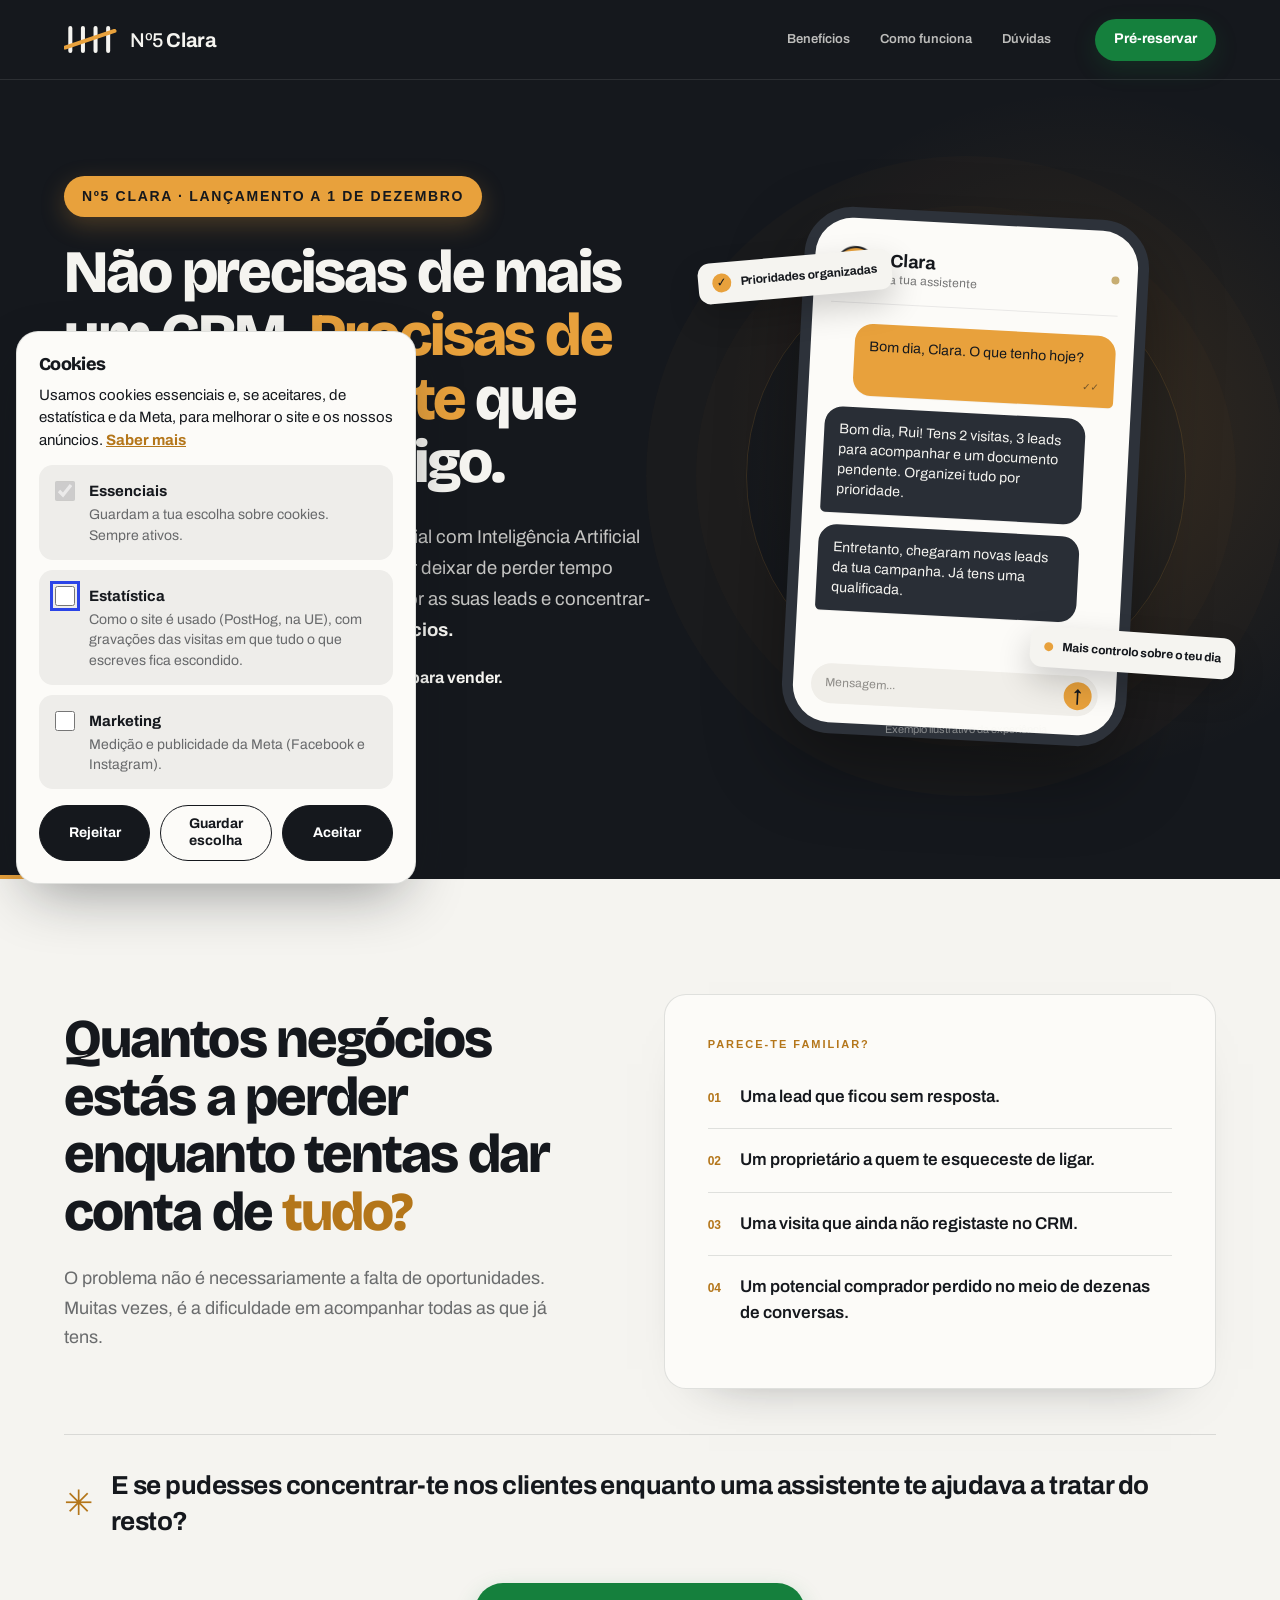
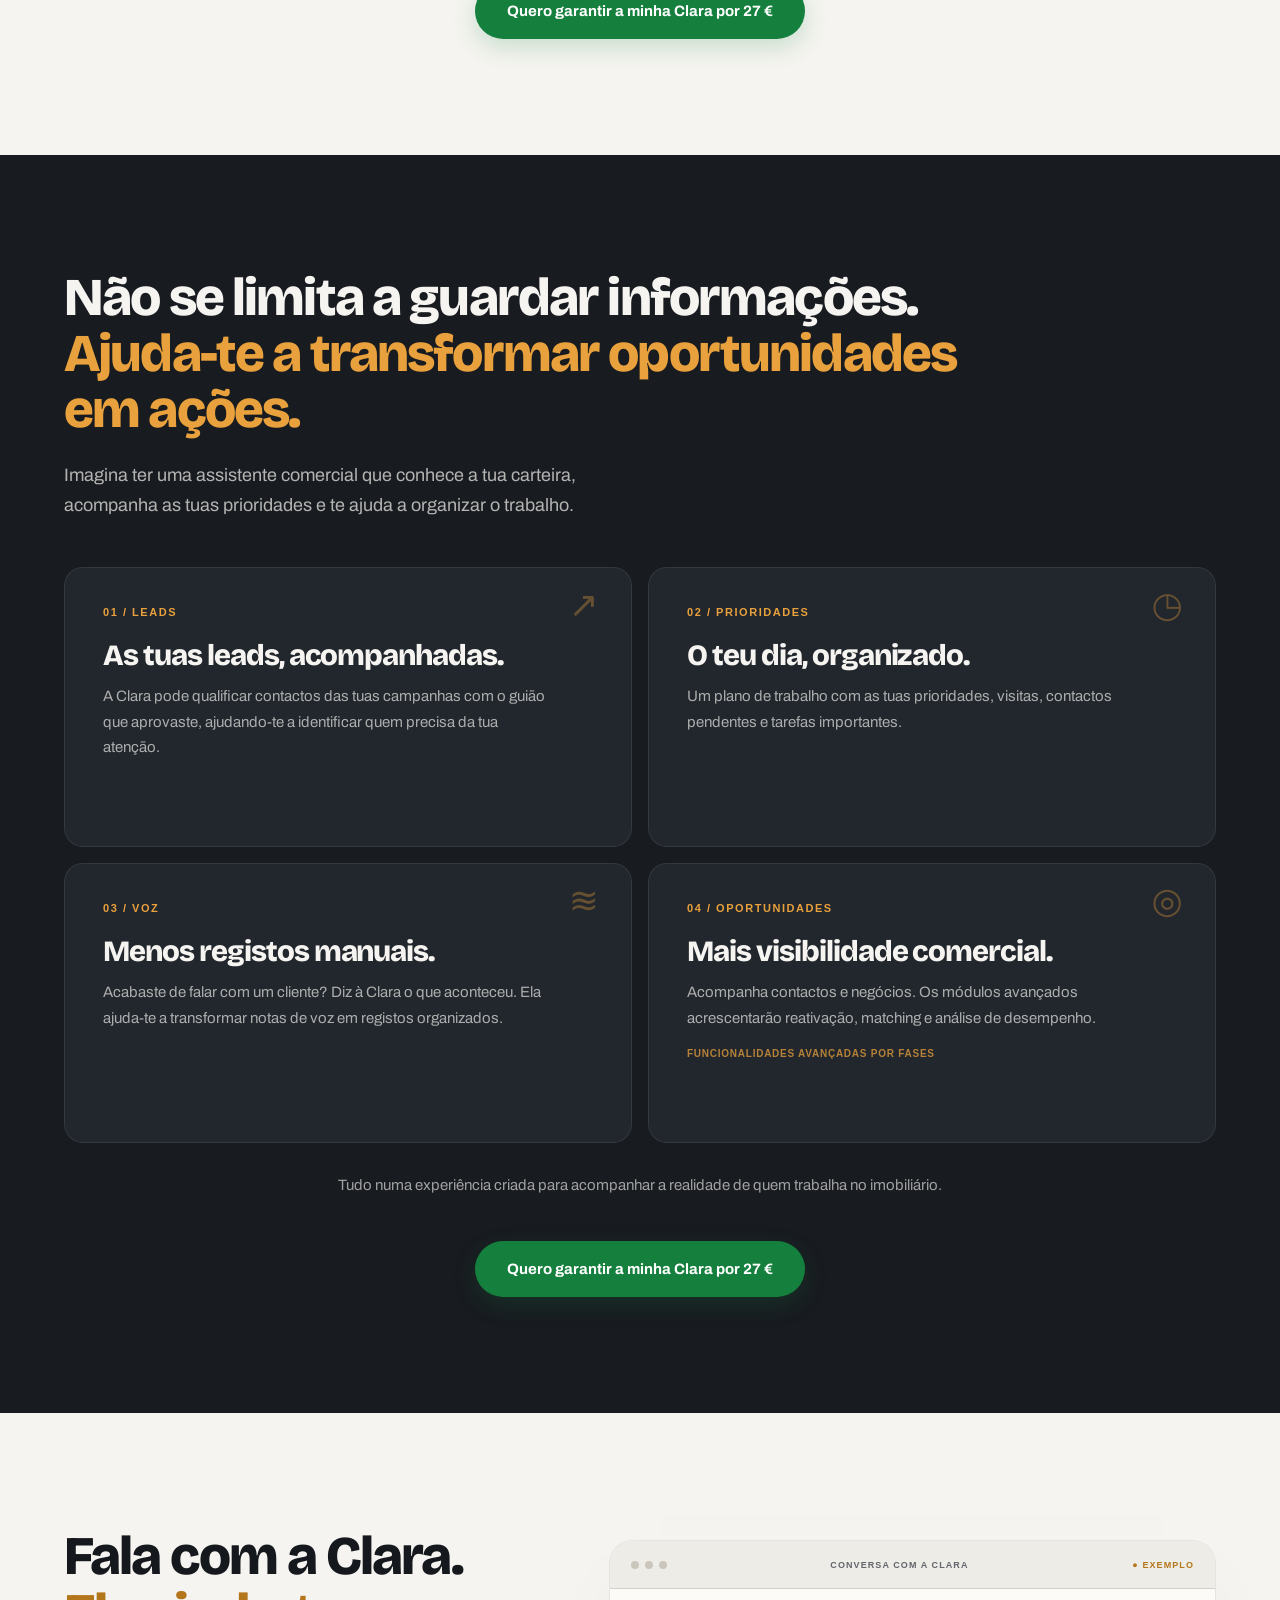
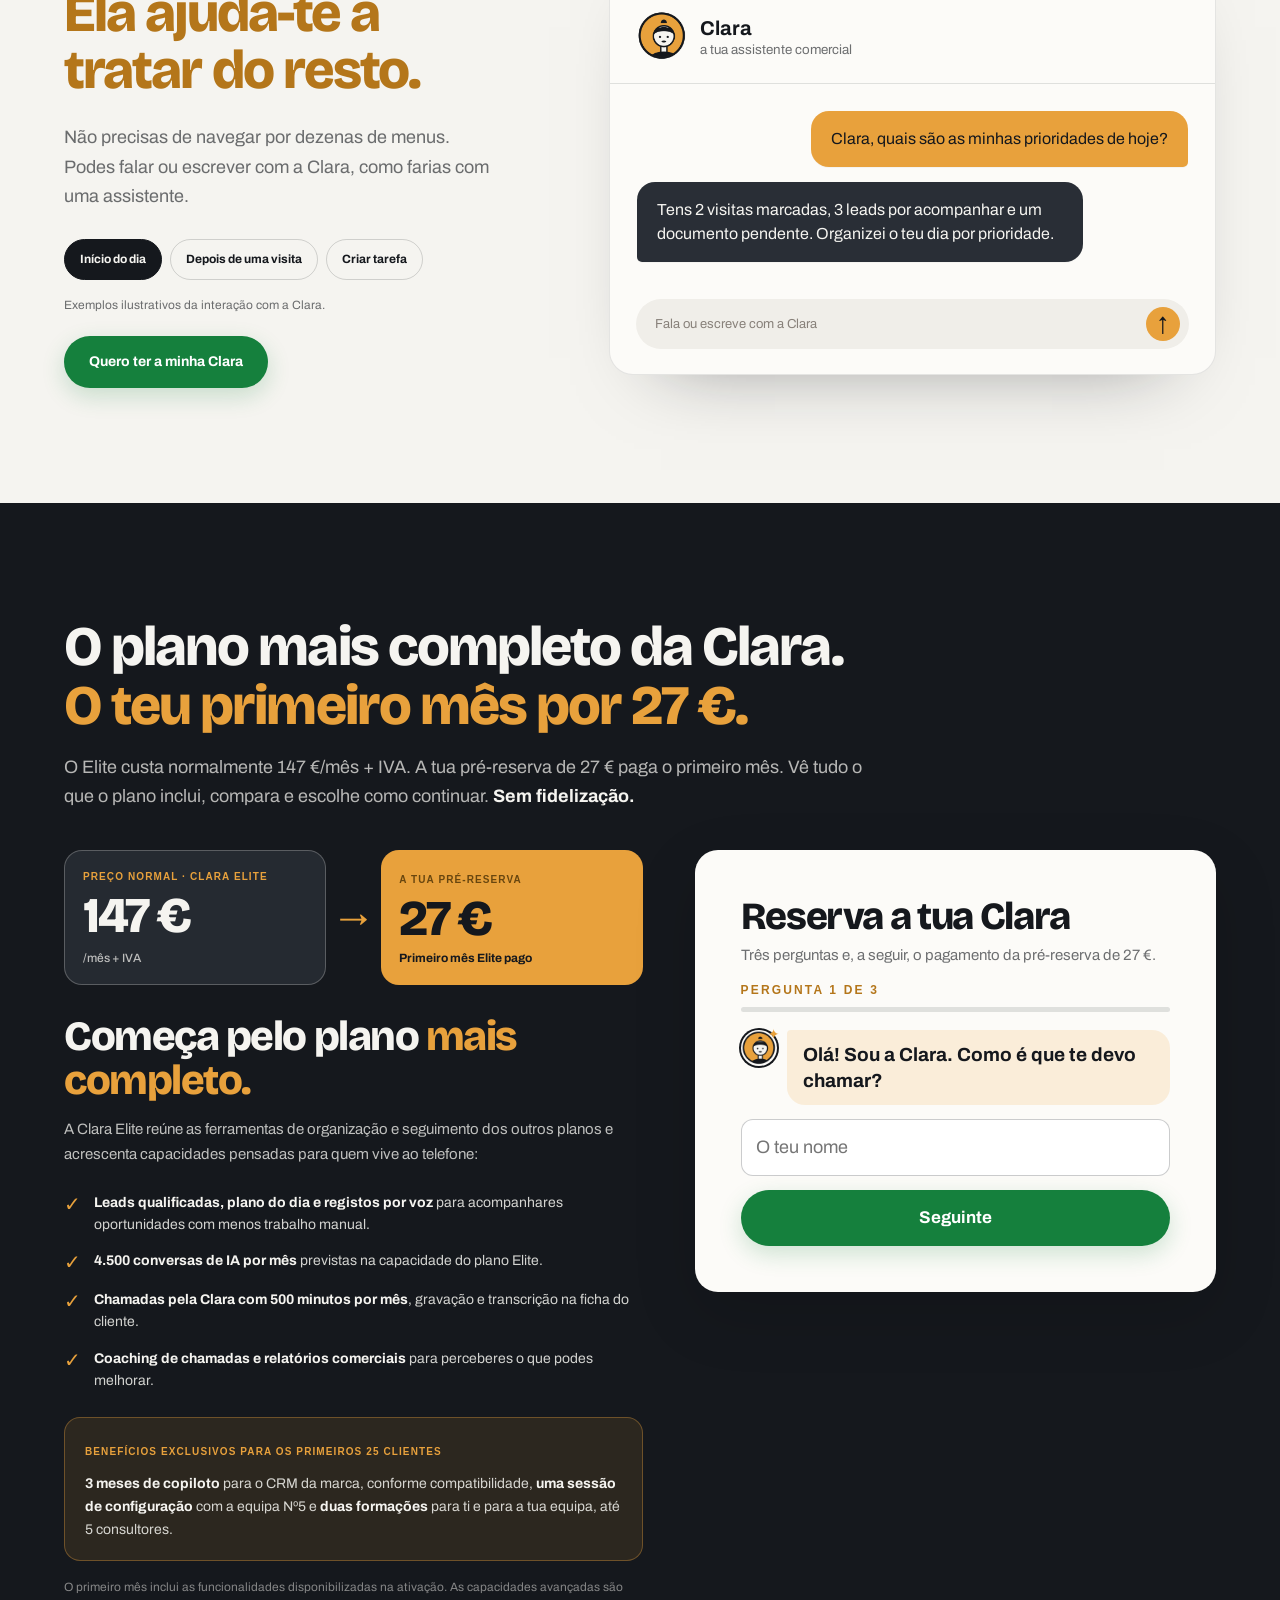
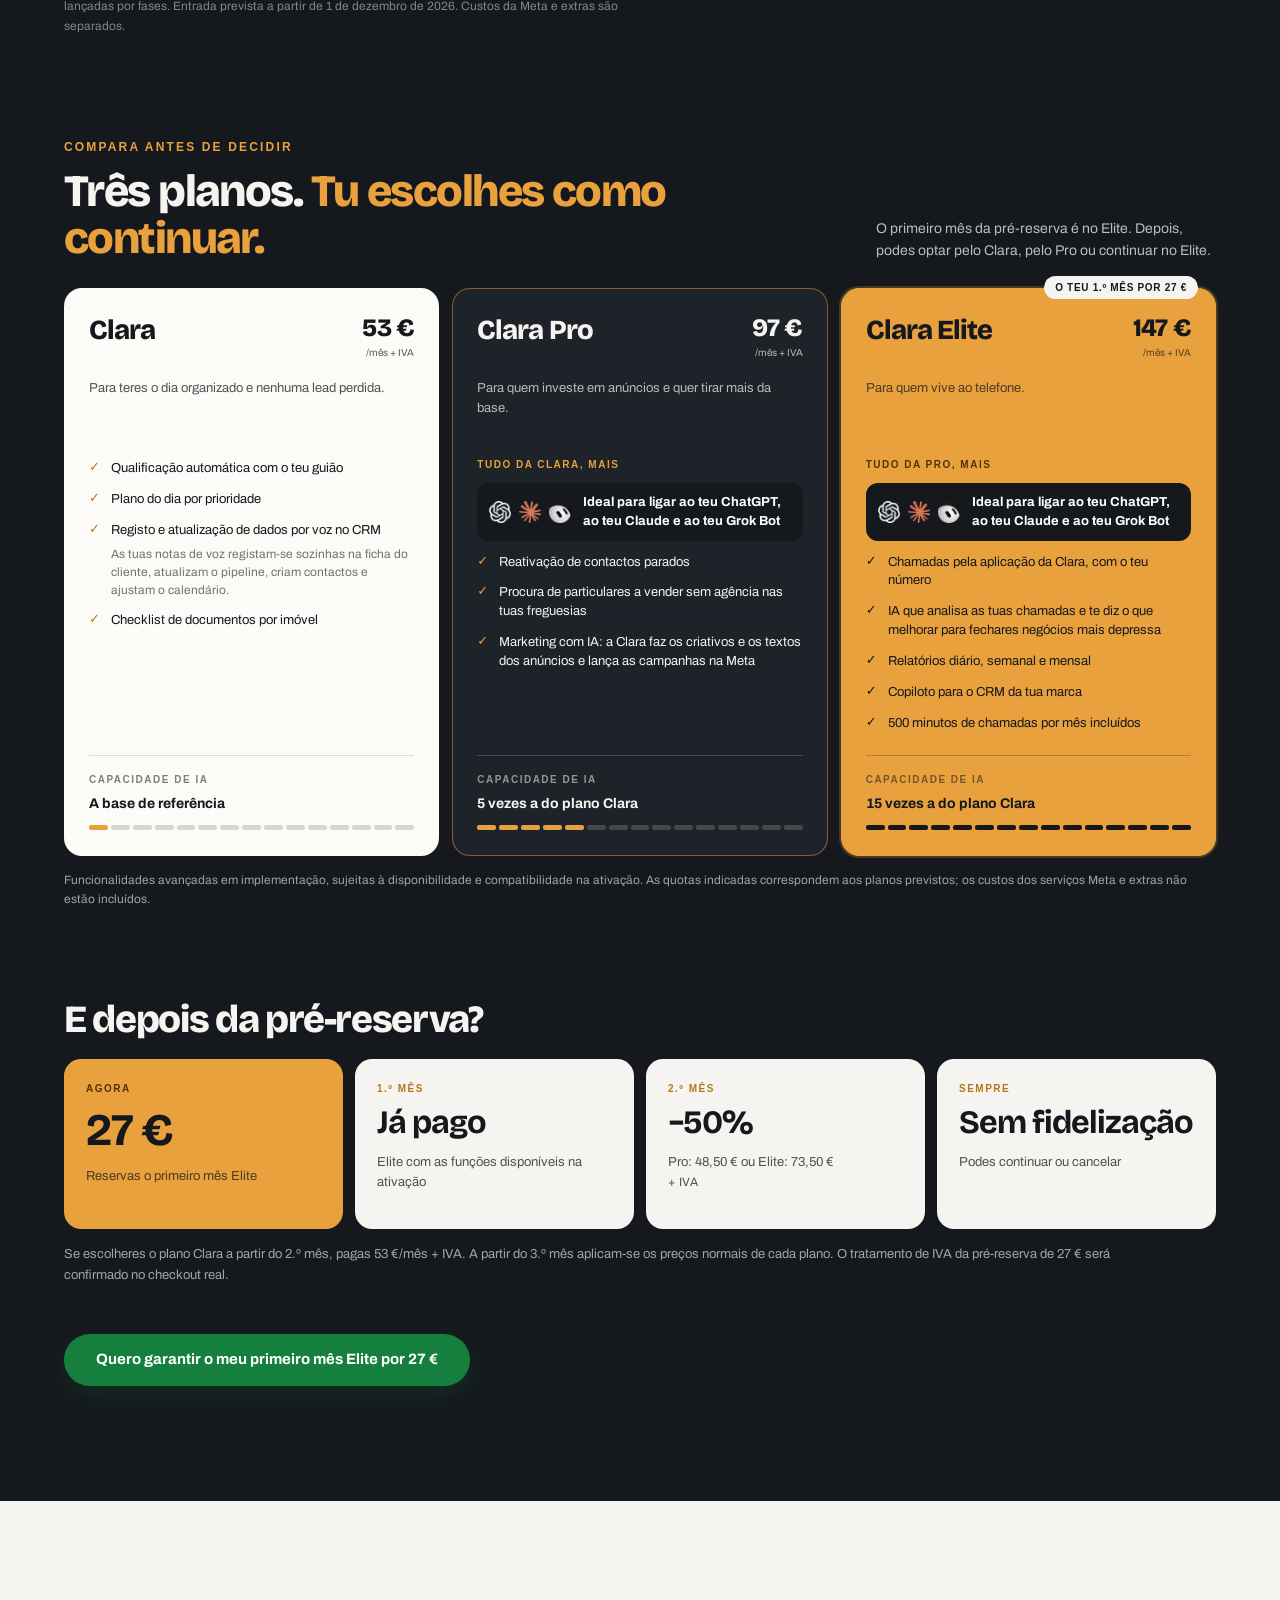
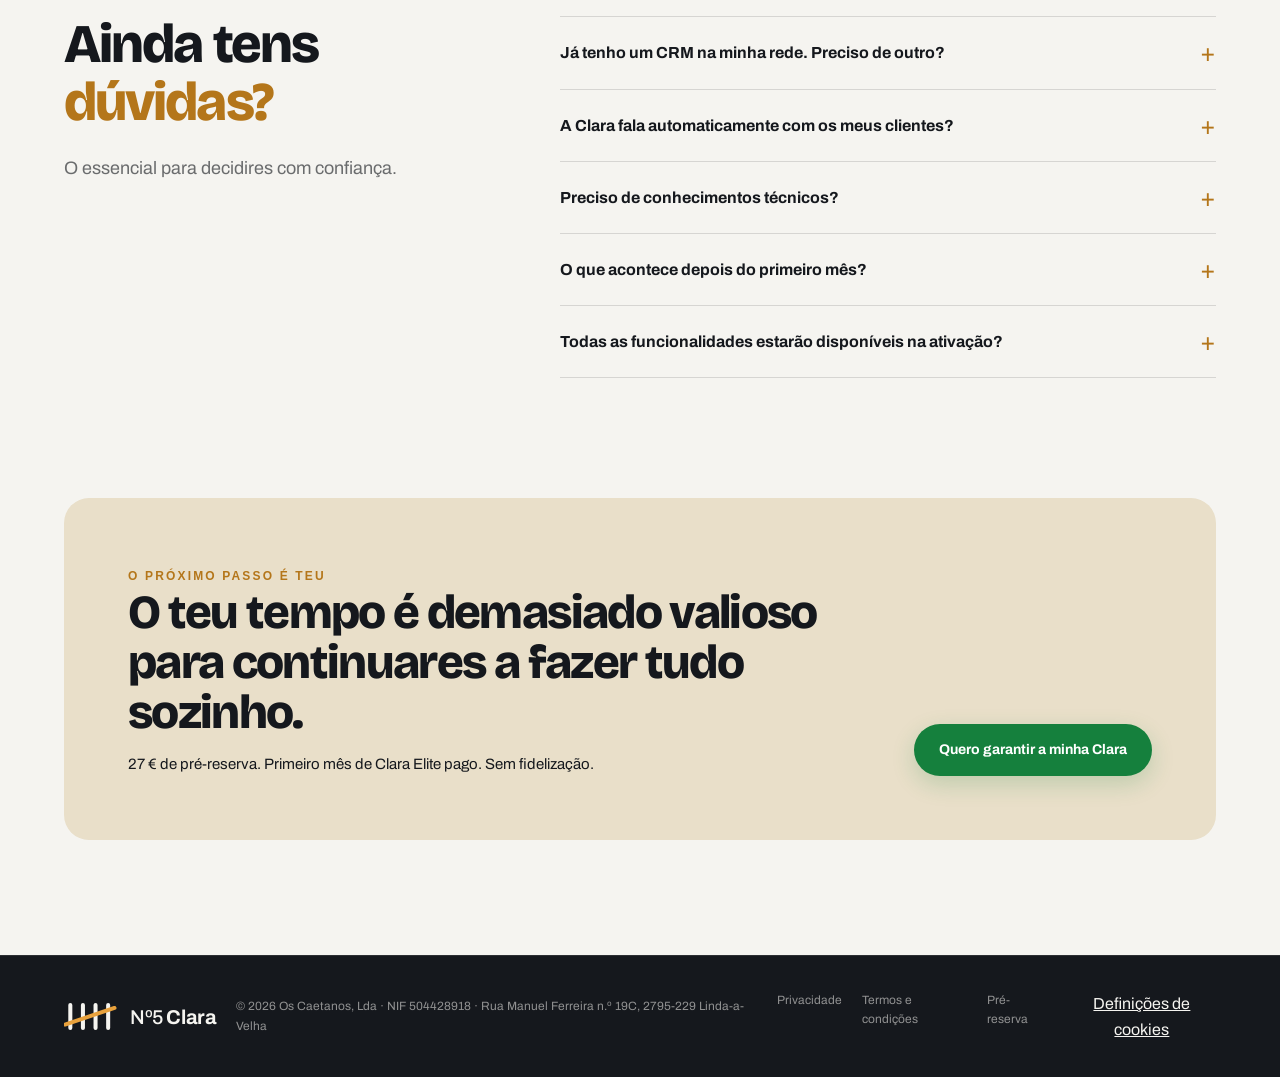
==== commit 1801c4bf: "Checkout em conversa com pagamento Stripe e página de confirmação Co-Authored-By: Claude Sonnet 5.5 " ====
--- a/index.html
+++ b/index.html
@@ -17,6 +17,7 @@
   <link href="https://fonts.googleapis.com/css2?family=Archivo:wght@400;500;600;700&family=Bricolage+Grotesque:opsz,wght@12..96,700;12..96,800&display=swap" rel="stylesheet">
   <link rel="stylesheet" href="styles.css">
   <script src="app.js" defer></script>
+  <script src="checkout.js" defer></script>
 </head>
 <body data-page="landing">
   <a class="skip-link" href="#conteudo">Saltar para o conteúdo</a>
@@ -172,19 +173,7 @@
             </div>
             <p class="fineprint">O primeiro mês inclui as funcionalidades disponibilizadas na ativação. As capacidades avançadas são lançadas por fases. Entrada prevista a partir de 1 de dezembro de 2026. Custos da Meta e extras são separados.</p>
           </div>
-          <div class="form-card" id="formulario">
-            <div class="form-card-head"><span class="eyebrow">GARANTE A TUA VAGA · 27 €</span><h3>Falta só um passo.</h3><p>Deixa os teus dados para continuares para o checkout simulado.</p></div>
-            <form id="lead-form" novalidate>
-              <div class="form-field"><label for="lead-name">Nome completo <span>*</span></label><input id="lead-name" name="nome" type="text" autocomplete="name" required maxlength="120" placeholder="O teu nome" aria-describedby="error-name"><small class="field-error" id="error-name" aria-live="polite"></small></div>
-              <div class="form-field"><label for="lead-email">Email <span>*</span></label><input id="lead-email" name="email" type="email" autocomplete="email" inputmode="email" required maxlength="180" placeholder="nome@exemplo.pt" aria-describedby="error-email"><small class="field-error" id="error-email" aria-live="polite"></small></div>
-              <div class="form-field"><label for="lead-phone">Telemóvel <span>*</span></label><input id="lead-phone" name="telefone" type="tel" autocomplete="tel" inputmode="tel" required maxlength="24" placeholder="+351 9XX XXX XXX" aria-describedby="error-phone"><small class="field-error" id="error-phone" aria-live="polite"></small></div>
-              <label class="consent"><input type="checkbox" name="consentimento" id="consent" required><span>Li a <a href="privacidade.html" target="_blank" rel="noopener">informação de privacidade</a> e autorizo o tratamento dos meus dados para gerir o pedido de pré-reserva. <strong>*</strong></span></label>
-              <small class="field-error" id="error-consent" aria-live="polite"></small>
-              <p class="form-alert" id="form-alert" role="alert" hidden></p>
-              <button class="btn btn-submit" type="submit">Continuar para o checkout</button>
-              <p class="safe-note">Sem fidelização. Não existe cobrança nesta demonstração.</p>
-            </form>
-          </div>
+          <div class="form-card prevenda-form" id="formulario"><div id="checkout-root"><noscript><p>Para reservares a tua vaga, ativa o JavaScript no navegador.</p></noscript></div></div>
         </div>
 
         <div class="compare-section" id="comparar-planos" aria-labelledby="compare-title">
--- a/styles.css
+++ b/styles.css
@@ -70,6 +70,91 @@
 .plan-card li.plan-integrations{display:flex;align-items:center;gap:12px;padding:10px 12px;border-radius:12px;background:#15181D;color:#fff}
 .ai-icons{display:flex;gap:8px;flex:none}.ai-icons svg{display:block}
 
+/* CHECKOUT EM CONVERSA (porte do site anterior) */
+.prevenda-form,.confirmada{--titulo:var(--display);--mono:Arial,Helvetica,sans-serif;--linha-forte:rgba(21,24,29,.22);--dourado-claro:rgba(232,161,60,.16)}
+.prevenda-form{max-width:700px;width:100%}
+.prevenda-form form{display:grid;gap:16px}
+.prevenda-form h3{margin:0;font-size:clamp(30px,3vw,42px)}
+.prevenda-form-sub{color:var(--suave);margin:-8px 0 0;font-size:15px}
+.so-leitores{position:absolute;width:1px;height:1px;overflow:hidden;clip:rect(0 0 0 0);white-space:nowrap}
+.campo{display:grid;gap:6px;font-size:14px;font-weight:600}
+.campo input{font:inherit;font-weight:400;font-size:16px;padding:13px 14px;border-radius:12px;border:1.5px solid var(--linha-forte);background:#fff;color:var(--tinta);transition:border-color .2s,box-shadow .2s}
+.campo input:focus{outline:none;border-color:var(--dourado);box-shadow:0 0 0 4px var(--dourado-claro)}
+.campo small,.erro-solto{color:#A3520F;font-size:13px;font-weight:600;margin:0}
+.campo--erro input{border-color:#C76A1D}
+.prevenda-botao{justify-content:center;width:100%;padding-block:17px;font-size:17px}
+.prevenda-botao:disabled{opacity:.6;cursor:wait}
+.prevenda-form .clara-form{gap:14px}
+.clara-passos{display:flex;justify-content:space-between;align-items:center;gap:12px;margin-bottom:-6px}
+.clara-passos .eyebrow{margin:0}
+.clara-voltar{background:none;border:0;padding:6px 2px;cursor:pointer;color:var(--suave);font:inherit;font-size:14px;font-weight:600;text-decoration:underline;text-underline-offset:3px}
+.clara-progresso{height:5px;border-radius:999px;background:var(--linha);overflow:hidden}
+.clara-progresso span{display:block;height:100%;background:var(--dourado);transition:width .3s ease}
+.clara-conversa{display:grid;gap:12px;padding-top:4px}
+.clara-troca{display:grid;gap:8px}
+.clara-fala{display:flex;gap:10px;align-items:flex-start}
+.clara-fala-balao{display:grid;gap:4px;max-width:46ch;padding:12px 16px;border-radius:4px 18px 18px 18px;background:var(--dourado-claro)}
+.clara-fala-balao p{margin:0;font-size:clamp(17px,1.6vw,19px);font-weight:700;line-height:1.35}
+.clara-fala-balao small{font-size:14px;font-weight:500;color:var(--suave)}
+.clara-fala--compacta .clara-fala-balao{padding:8px 12px}
+.clara-fala--compacta .clara-fala-balao p{font-size:14px;font-weight:600;color:var(--suave)}
+.clara-resposta{justify-self:end;max-width:80%;padding:8px 14px;border:0;cursor:pointer;border-radius:18px 18px 4px 18px;background:var(--tinta);color:var(--creme);font:inherit;font-size:15px;font-weight:600;text-align:right;overflow-wrap:anywhere}
+.clara-resposta:hover{opacity:.85}
+.clara-a-escrever{display:inline-flex;gap:4px;padding:7px 2px}
+.clara-a-escrever i{width:7px;height:7px;border-radius:50%;background:var(--dourado);animation:clara-ponto 1s infinite ease-in-out}
+.clara-a-escrever i:nth-child(2){animation-delay:.15s}.clara-a-escrever i:nth-child(3){animation-delay:.3s}
+@keyframes clara-ponto{0%,60%,100%{opacity:.35;transform:translateY(0)}30%{opacity:1;transform:translateY(-3px)}}
+@media(prefers-reduced-motion:reduce){.clara-a-escrever i{animation:none;opacity:.7}}
+.clara-campo input{font-size:18px}
+.clara-codigo-abrir{justify-self:start}
+.clara-aviso{margin:0;font-size:13px;line-height:1.5;color:var(--suave)}
+.clara-avatar{position:relative;display:inline-block;flex:none}
+.clara-avatar img{display:block;width:100%;height:100%;border-radius:50%;object-fit:cover;background:var(--dourado);box-shadow:0 0 0 2px var(--tinta)}
+.clara-avatar-faisca{position:absolute;top:-6%;right:-8%;font-size:14px;color:var(--dourado);line-height:1}
+.pre-reserva{display:grid;gap:14px}
+.pre-reserva h3{margin:0}
+.prioridades-feito{margin:0;font-weight:700;color:var(--dourado-escuro)}
+.pre-reserva-resumo{margin:0;display:grid;gap:6px;padding:14px 16px;border-radius:14px;background:var(--tinta);color:var(--creme)}
+.pre-reserva-resumo div{display:flex;justify-content:space-between;gap:12px;font-size:15px}
+.pre-reserva-resumo dt{opacity:.75}
+.pre-reserva-resumo dd{margin:0;font-weight:700;text-align:right}
+.pre-reserva-resumo .pre-reserva-total{font-size:17px}
+.pre-reserva-resumo .pre-reserva-total dd{color:var(--dourado);font-family:var(--titulo);font-size:22px}
+.o-que-pagas{display:grid;gap:8px}
+.o-que-pagas ol{margin:0;padding:0;list-style:none;display:grid;grid-template-columns:repeat(4,1fr);gap:8px}
+.o-que-pagas li{display:grid;gap:2px;align-content:start;padding:12px 14px;border-radius:14px;background:rgba(21,24,29,.05)}
+.o-que-pagas small{font-family:var(--mono);font-size:10px;font-weight:700;letter-spacing:.12em;text-transform:uppercase;color:var(--dourado-escuro)}
+.o-que-pagas b{font-family:var(--titulo);font-weight:800;font-size:22px;line-height:1.1;letter-spacing:-.02em}
+.o-que-pagas span{font-size:12px;line-height:1.35;color:var(--suave)}
+.o-que-pagas .o-que-pagas-destaque{background:var(--dourado)}
+.o-que-pagas .o-que-pagas-destaque small,.o-que-pagas .o-que-pagas-destaque span{color:rgba(21,24,29,.78)}
+.o-que-pagas-nota{margin:0;font-size:13px;color:var(--suave)}
+.o-que-pagas--compacto b{font-size:18px}
+@media(max-width:600px){.o-que-pagas ol{grid-template-columns:1fr 1fr}}
+.pre-reserva-inclui{margin:0;padding:0 0 0 18px;display:grid;gap:4px;font-size:14px;color:var(--suave)}
+.pre-reserva-metodos{display:flex;flex-wrap:wrap;gap:6px}
+.pre-reserva-metodos span{font-size:12px;font-weight:700;padding:5px 10px;border-radius:999px;border:1px solid rgba(21,24,29,.16);background:#fff}
+.pre-reserva-aceito{display:flex;gap:10px;align-items:flex-start;font-size:13px;color:var(--suave);cursor:pointer}
+.pre-reserva-aceito input{margin-top:2px;accent-color:var(--dourado)}
+.pre-reserva .prevenda-botao{text-align:center;text-decoration:none}
+.pre-reserva .prevenda-botao:disabled{opacity:.45;cursor:not-allowed}
+.pre-reserva-nota{margin:0;font-size:13px;color:var(--suave);text-align:center}
+.pre-reserva-nota--aviso{padding:12px 14px;border-radius:12px;background:rgba(232,161,60,.14);color:var(--tinta);text-align:left;font-size:14px}
+/* página de pré-reserva confirmada */
+.confirmada{min-height:calc(100vh - 150px);display:grid;align-items:center;padding:clamp(40px,6vw,80px) 0}
+.confirmada-caixa{display:grid;gap:28px;justify-items:start;max-width:720px}
+.confirmada-texto{display:grid;gap:16px;justify-items:start}
+.confirmada h1{font-size:clamp(38px,6vw,64px);margin:0}
+.confirmada-texto p:not(.eyebrow){margin:0;font-size:18px;color:rgba(245,244,240,.78);max-width:60ch}
+.confirmada-texto .eyebrow{margin:0;color:var(--dourado)}
+.confirmada-voltar{color:rgba(245,244,240,.72);font-size:15px}
+.confirmada .o-que-pagas{margin:6px 0 14px;text-align:left;width:100%}
+.confirmada .o-que-pagas li:not(.o-que-pagas-destaque){background:rgba(245,244,240,.08)}
+.confirmada .o-que-pagas li:not(.o-que-pagas-destaque) span,.confirmada .o-que-pagas-nota{color:rgba(245,244,240,.72)}
+.confirmada .o-que-pagas li:not(.o-que-pagas-destaque) small{color:var(--dourado)}
+.confirmada .o-que-pagas b{color:var(--creme)}
+.confirmada .o-que-pagas .o-que-pagas-destaque b{color:var(--tinta)}
+
 /* CTA verde, sem ícone */
 .btn{background:#15803D;color:#fff;box-shadow:0 8px 23px rgba(21,128,61,.2)}.btn:hover{background:#166534;box-shadow:0 13px 29px rgba(21,128,61,.28)}.btn-outline{background:transparent}
 .hero-copy .btn{justify-content:center;text-align:center}
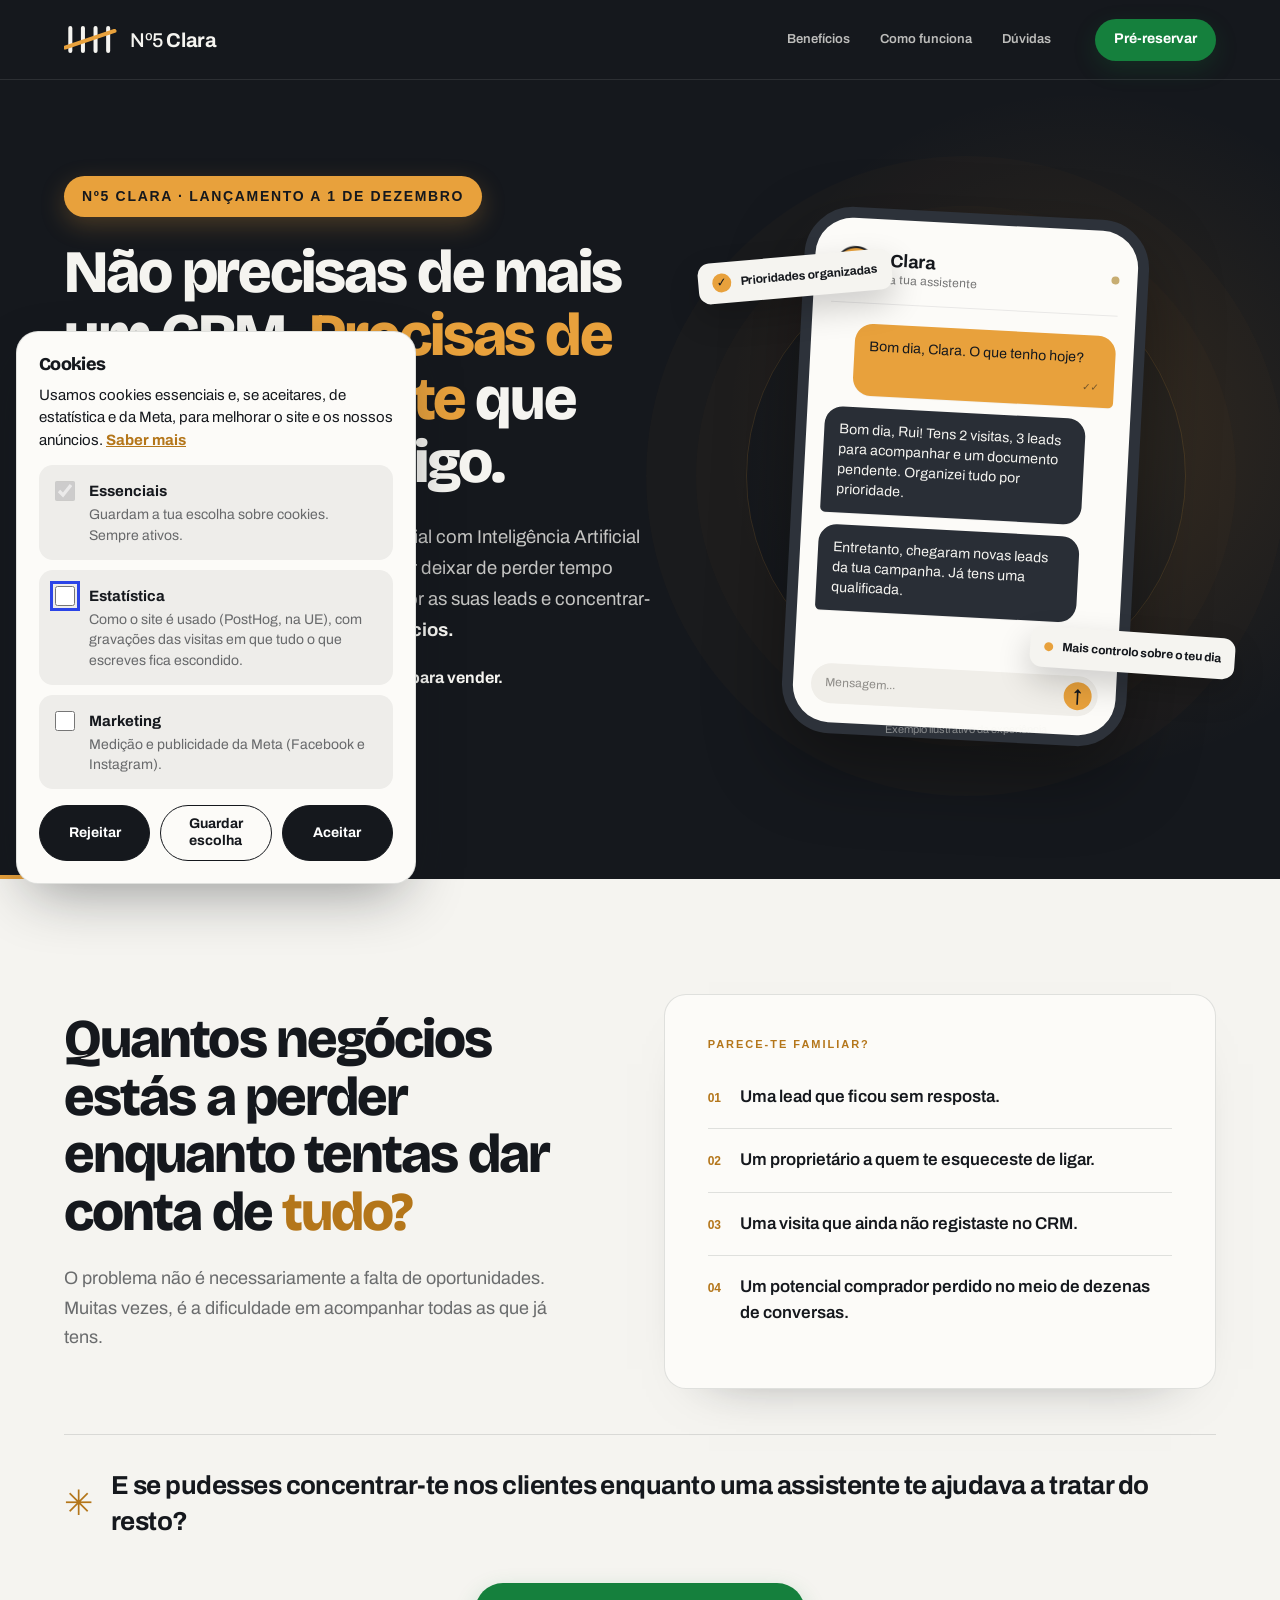
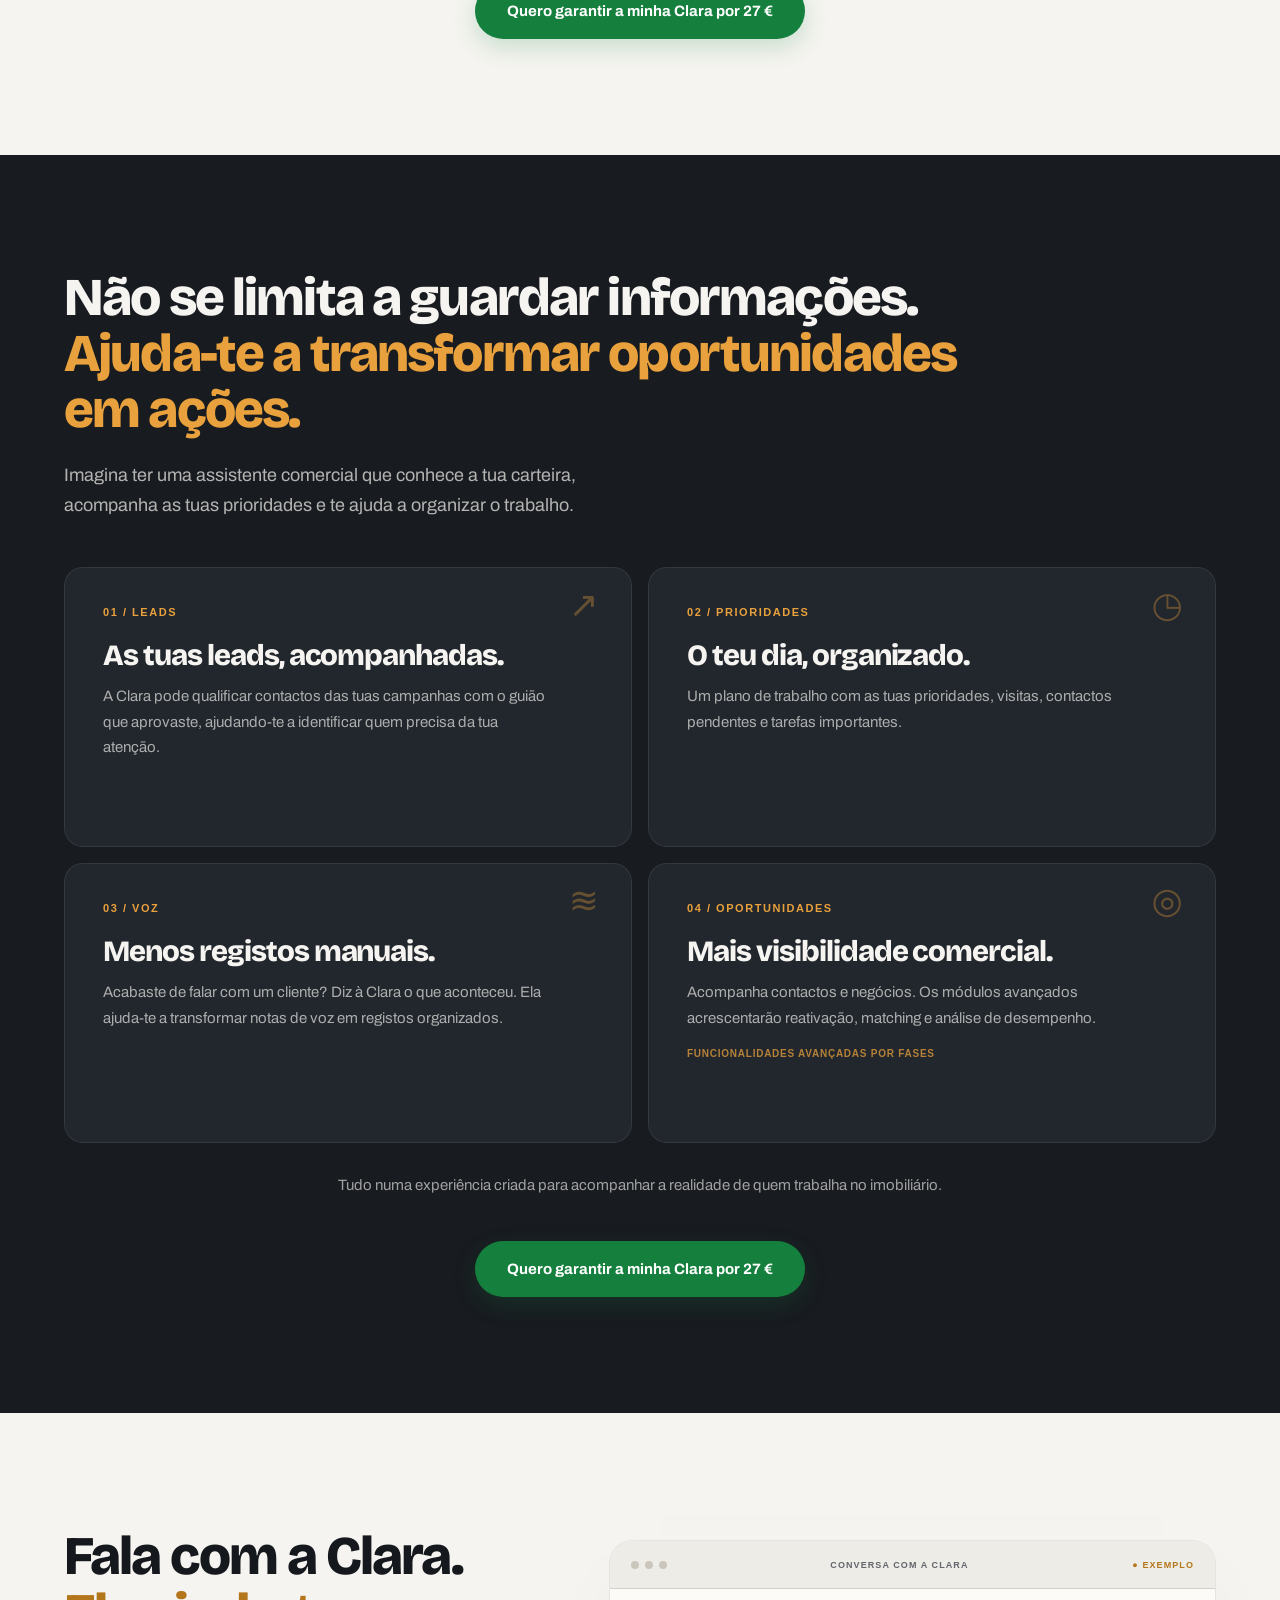
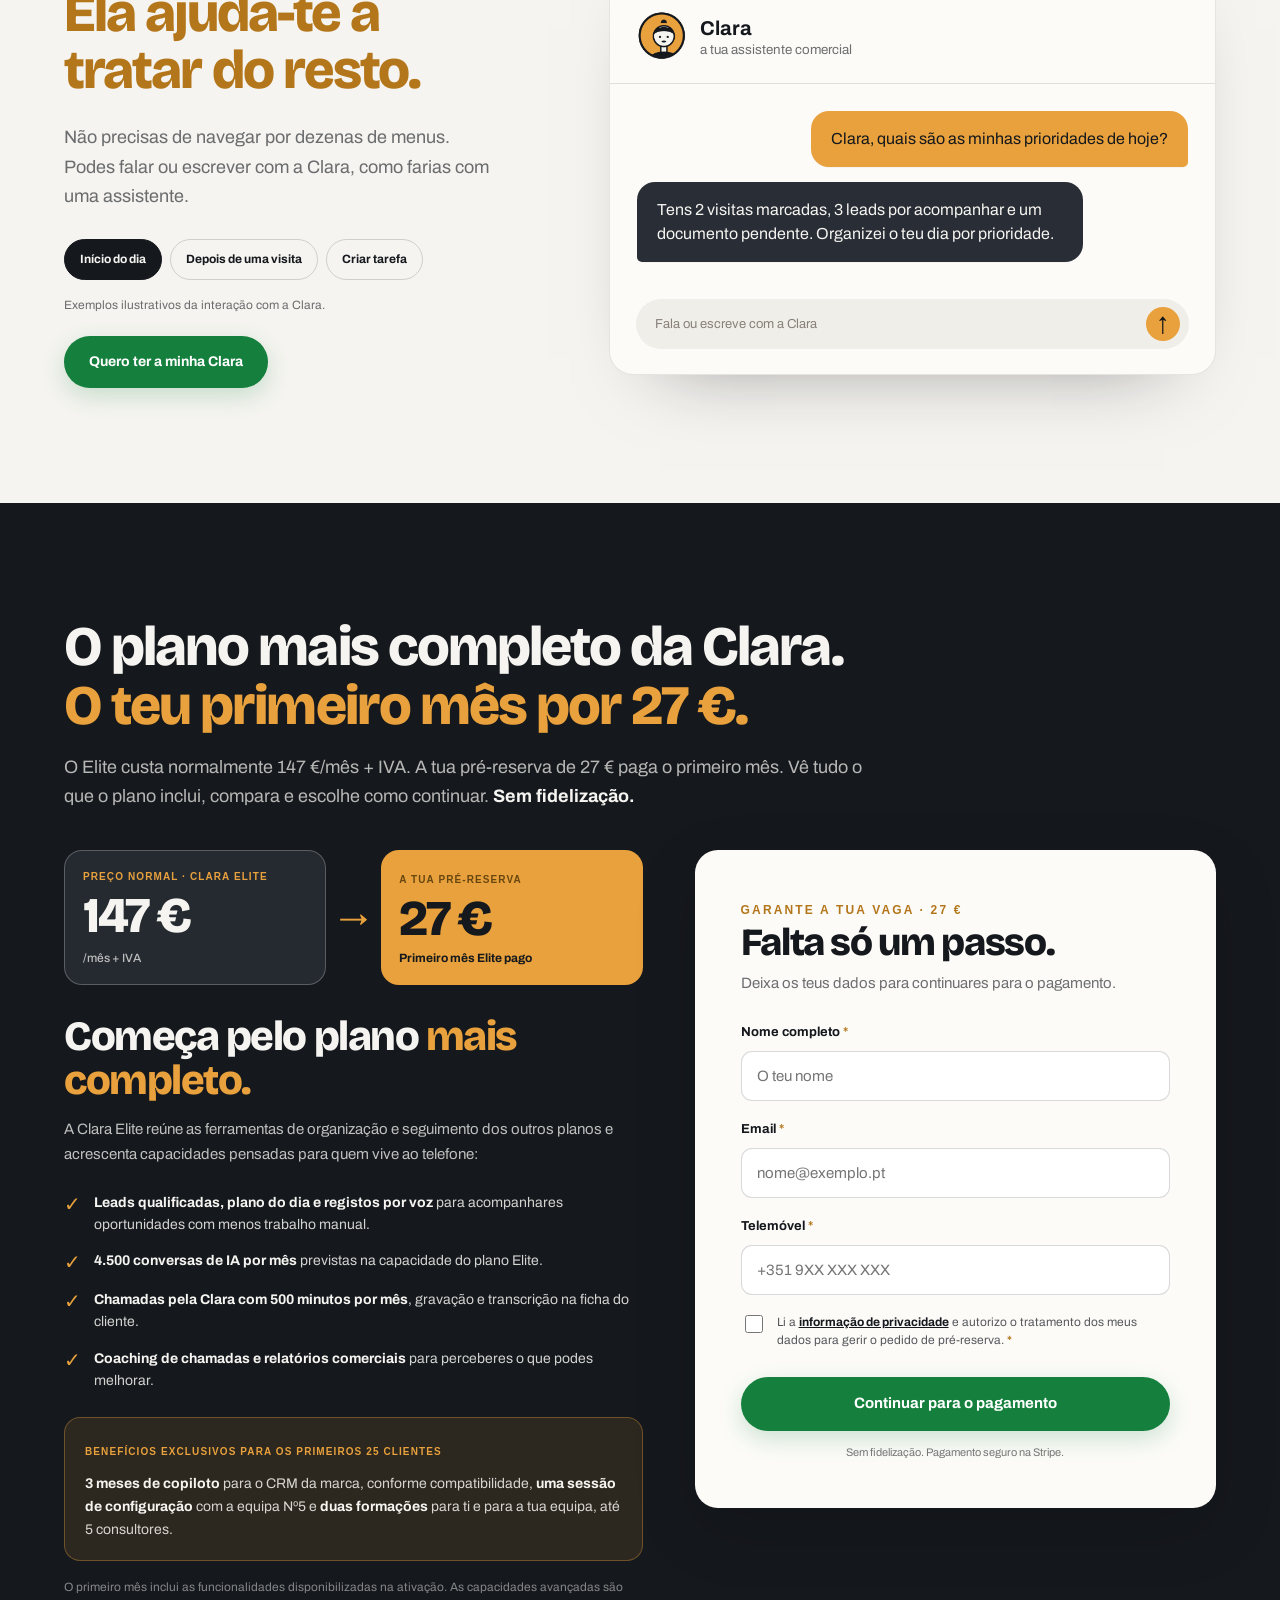
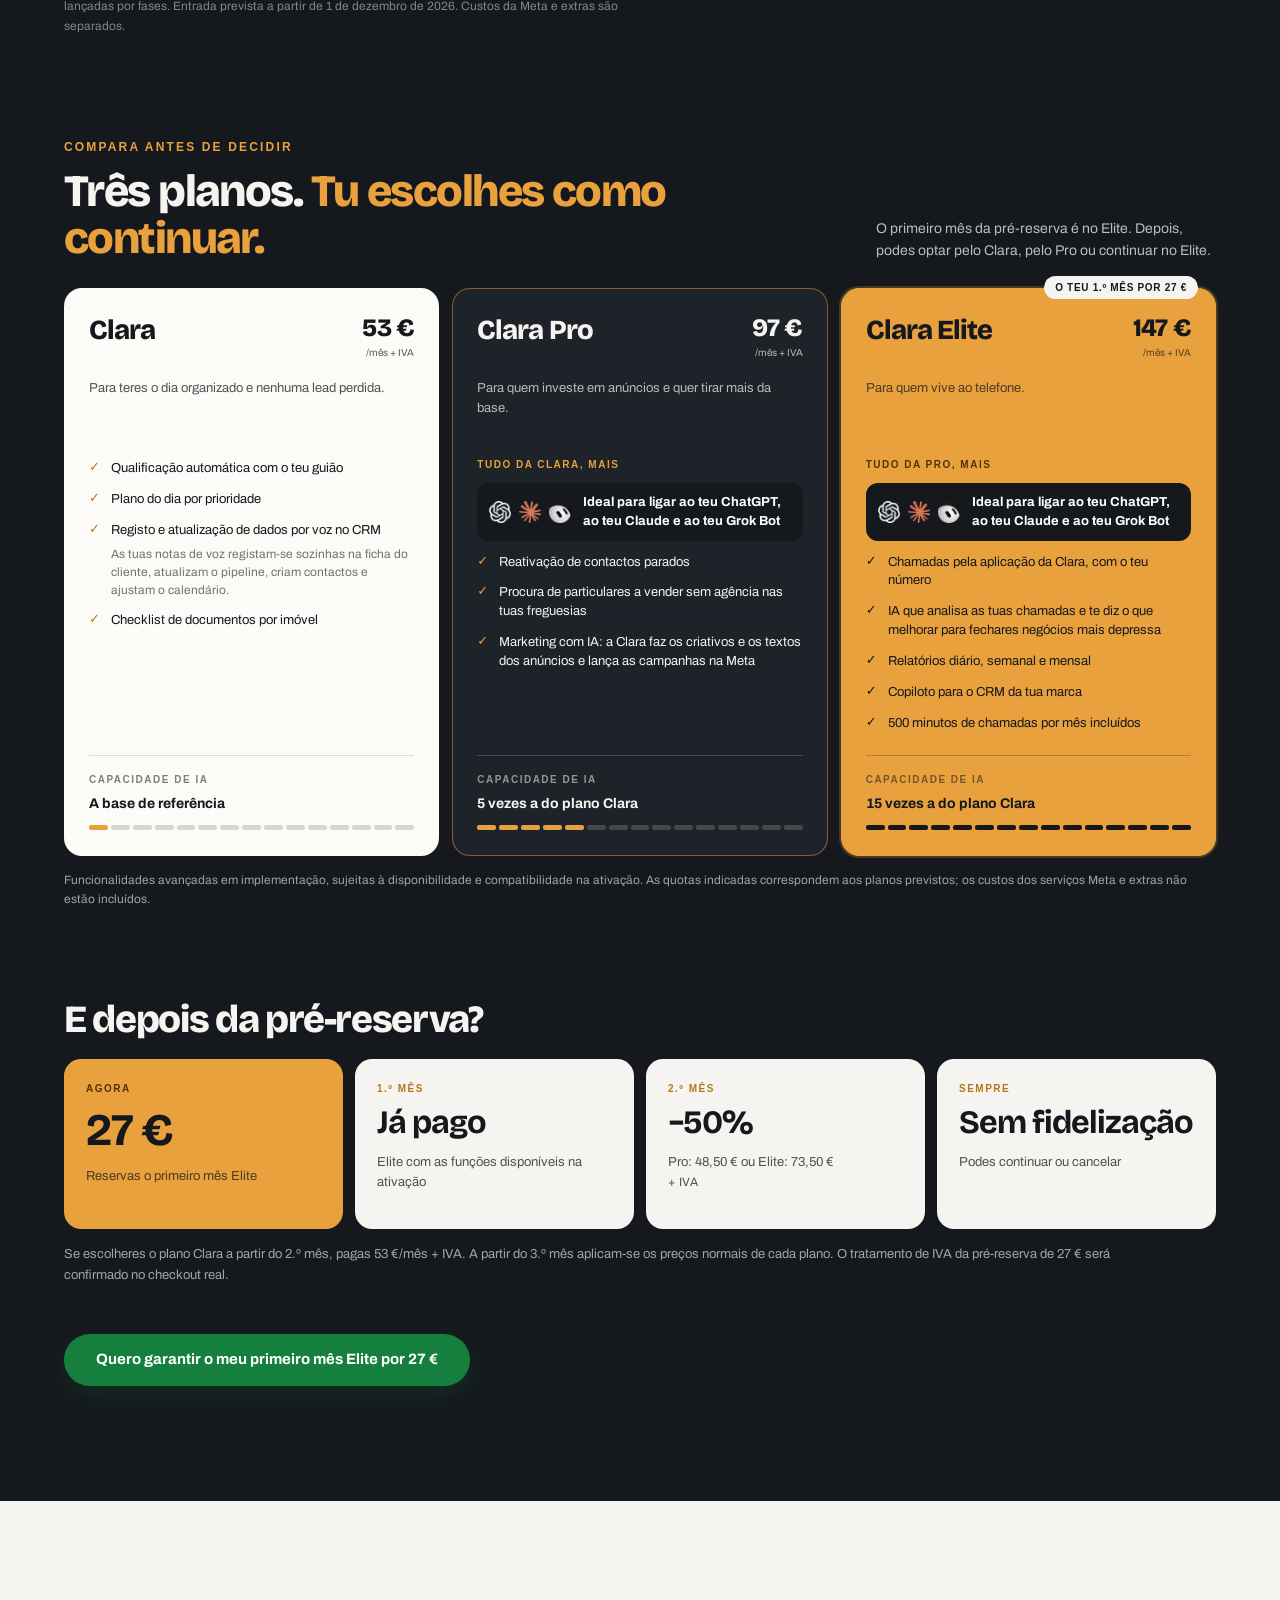
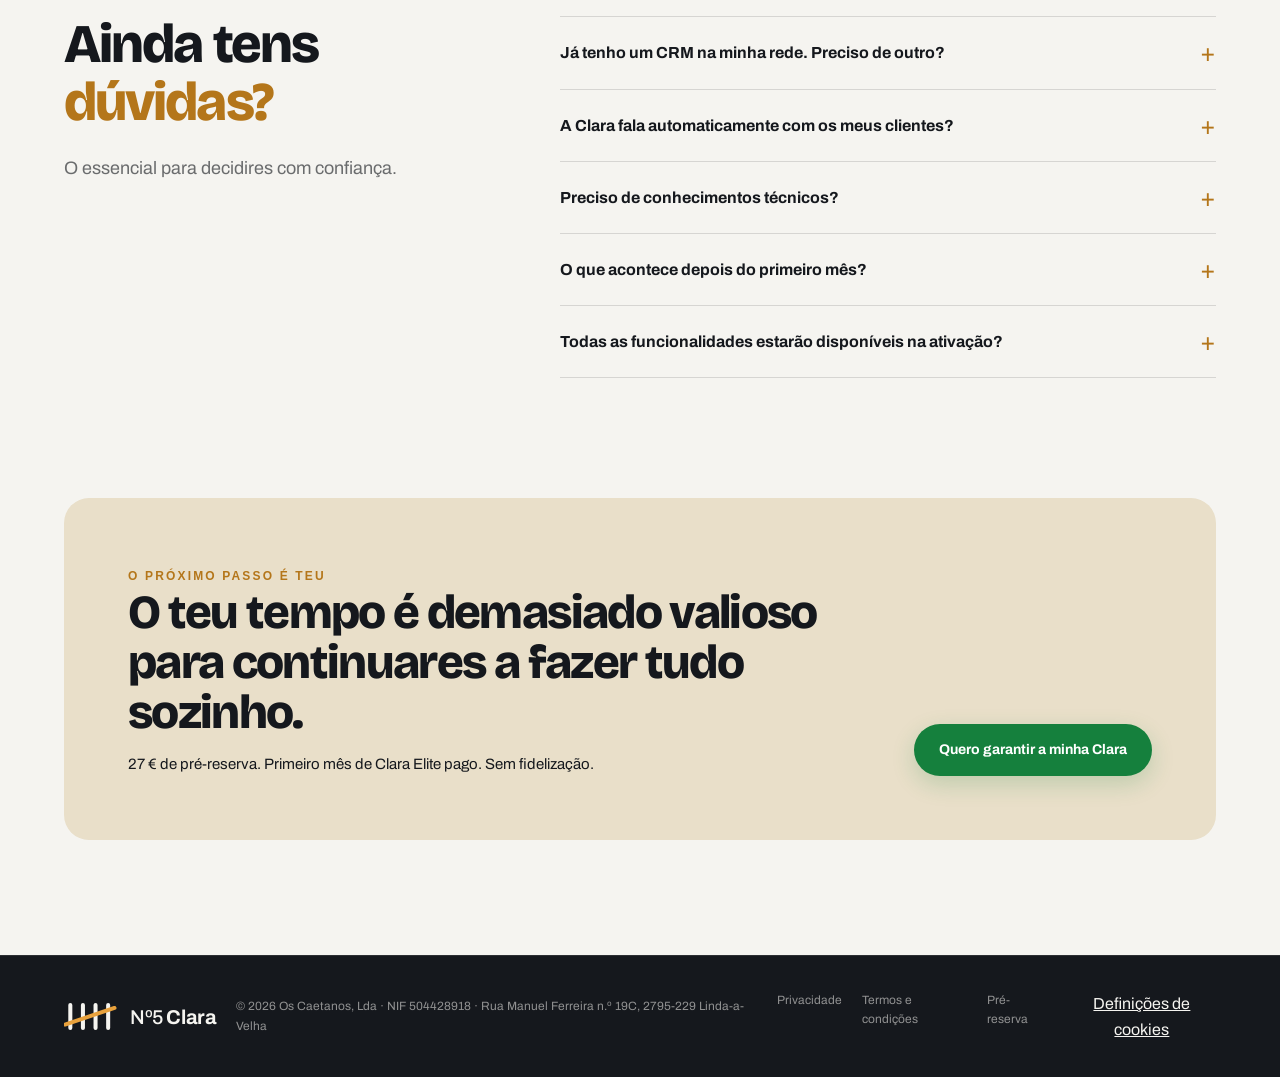
==== commit 3c327c64: "Formulário anterior da oferta, a seguir direto para o pagamento na Stripe Co-Authored-By: Claude Son" ====
--- a/index.html
+++ b/index.html
@@ -17,7 +17,6 @@
   <link href="https://fonts.googleapis.com/css2?family=Archivo:wght@400;500;600;700&family=Bricolage+Grotesque:opsz,wght@12..96,700;12..96,800&display=swap" rel="stylesheet">
   <link rel="stylesheet" href="styles.css">
   <script src="app.js" defer></script>
-  <script src="checkout.js" defer></script>
 </head>
 <body data-page="landing">
   <a class="skip-link" href="#conteudo">Saltar para o conteúdo</a>
@@ -173,7 +172,19 @@
             </div>
             <p class="fineprint">O primeiro mês inclui as funcionalidades disponibilizadas na ativação. As capacidades avançadas são lançadas por fases. Entrada prevista a partir de 1 de dezembro de 2026. Custos da Meta e extras são separados.</p>
           </div>
-          <div class="form-card prevenda-form" id="formulario"><div id="checkout-root"><noscript><p>Para reservares a tua vaga, ativa o JavaScript no navegador.</p></noscript></div></div>
+          <div class="form-card" id="formulario">
+            <div class="form-card-head"><span class="eyebrow">GARANTE A TUA VAGA · 27 €</span><h3>Falta só um passo.</h3><p>Deixa os teus dados para continuares para o pagamento.</p></div>
+            <form id="lead-form" novalidate>
+              <div class="form-field"><label for="lead-name">Nome completo <span>*</span></label><input id="lead-name" name="nome" type="text" autocomplete="name" required maxlength="120" placeholder="O teu nome" aria-describedby="error-name"><small class="field-error" id="error-name" aria-live="polite"></small></div>
+              <div class="form-field"><label for="lead-email">Email <span>*</span></label><input id="lead-email" name="email" type="email" autocomplete="email" inputmode="email" required maxlength="180" placeholder="nome@exemplo.pt" aria-describedby="error-email"><small class="field-error" id="error-email" aria-live="polite"></small></div>
+              <div class="form-field"><label for="lead-phone">Telemóvel <span>*</span></label><input id="lead-phone" name="telefone" type="tel" autocomplete="tel" inputmode="tel" required maxlength="24" placeholder="+351 9XX XXX XXX" aria-describedby="error-phone"><small class="field-error" id="error-phone" aria-live="polite"></small></div>
+              <label class="consent"><input type="checkbox" name="consentimento" id="consent" required><span>Li a <a href="privacidade.html" target="_blank" rel="noopener">informação de privacidade</a> e autorizo o tratamento dos meus dados para gerir o pedido de pré-reserva. <strong>*</strong></span></label>
+              <small class="field-error" id="error-consent" aria-live="polite"></small>
+              <p class="form-alert" id="form-alert" role="alert" hidden></p>
+              <button class="btn btn-submit" type="submit">Continuar para o pagamento</button>
+              <p class="safe-note">Sem fidelização. Pagamento seguro na Stripe.</p>
+            </form>
+          </div>
         </div>
 
         <div class="compare-section" id="comparar-planos" aria-labelledby="compare-title">
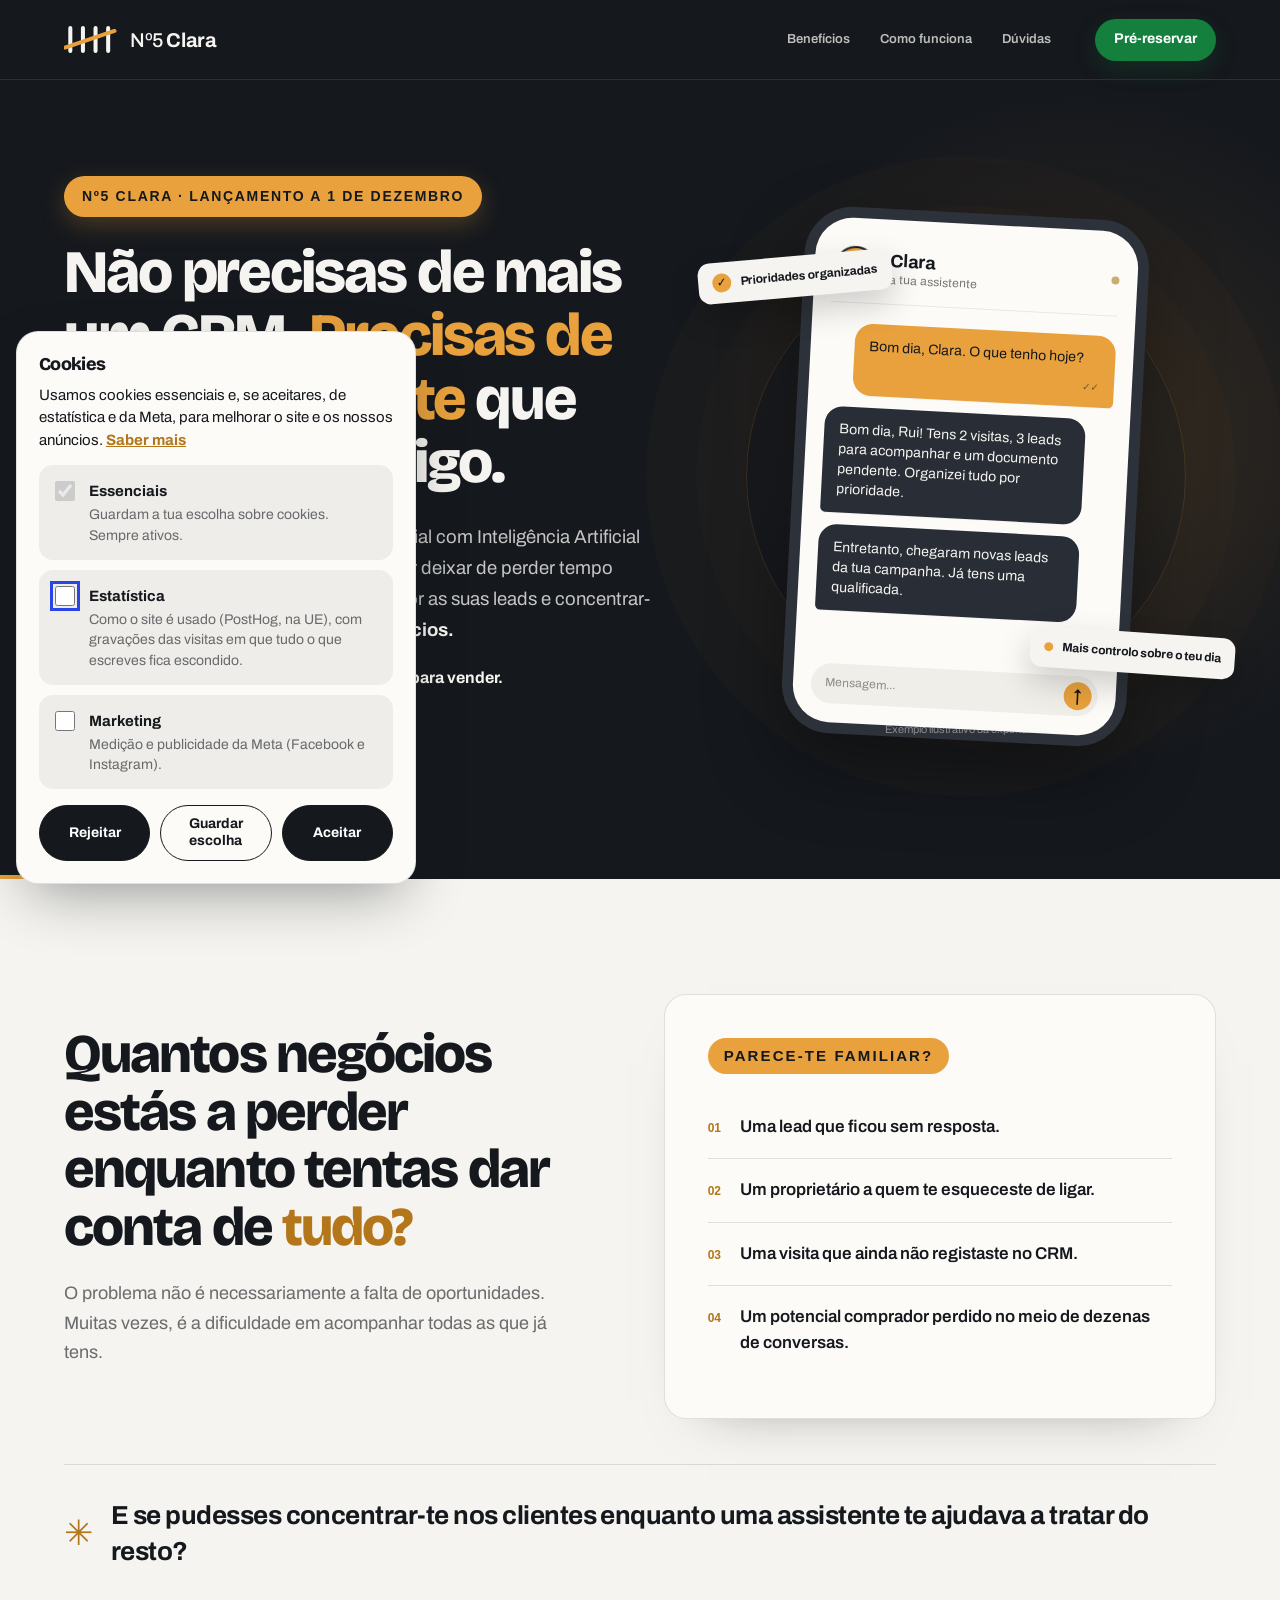
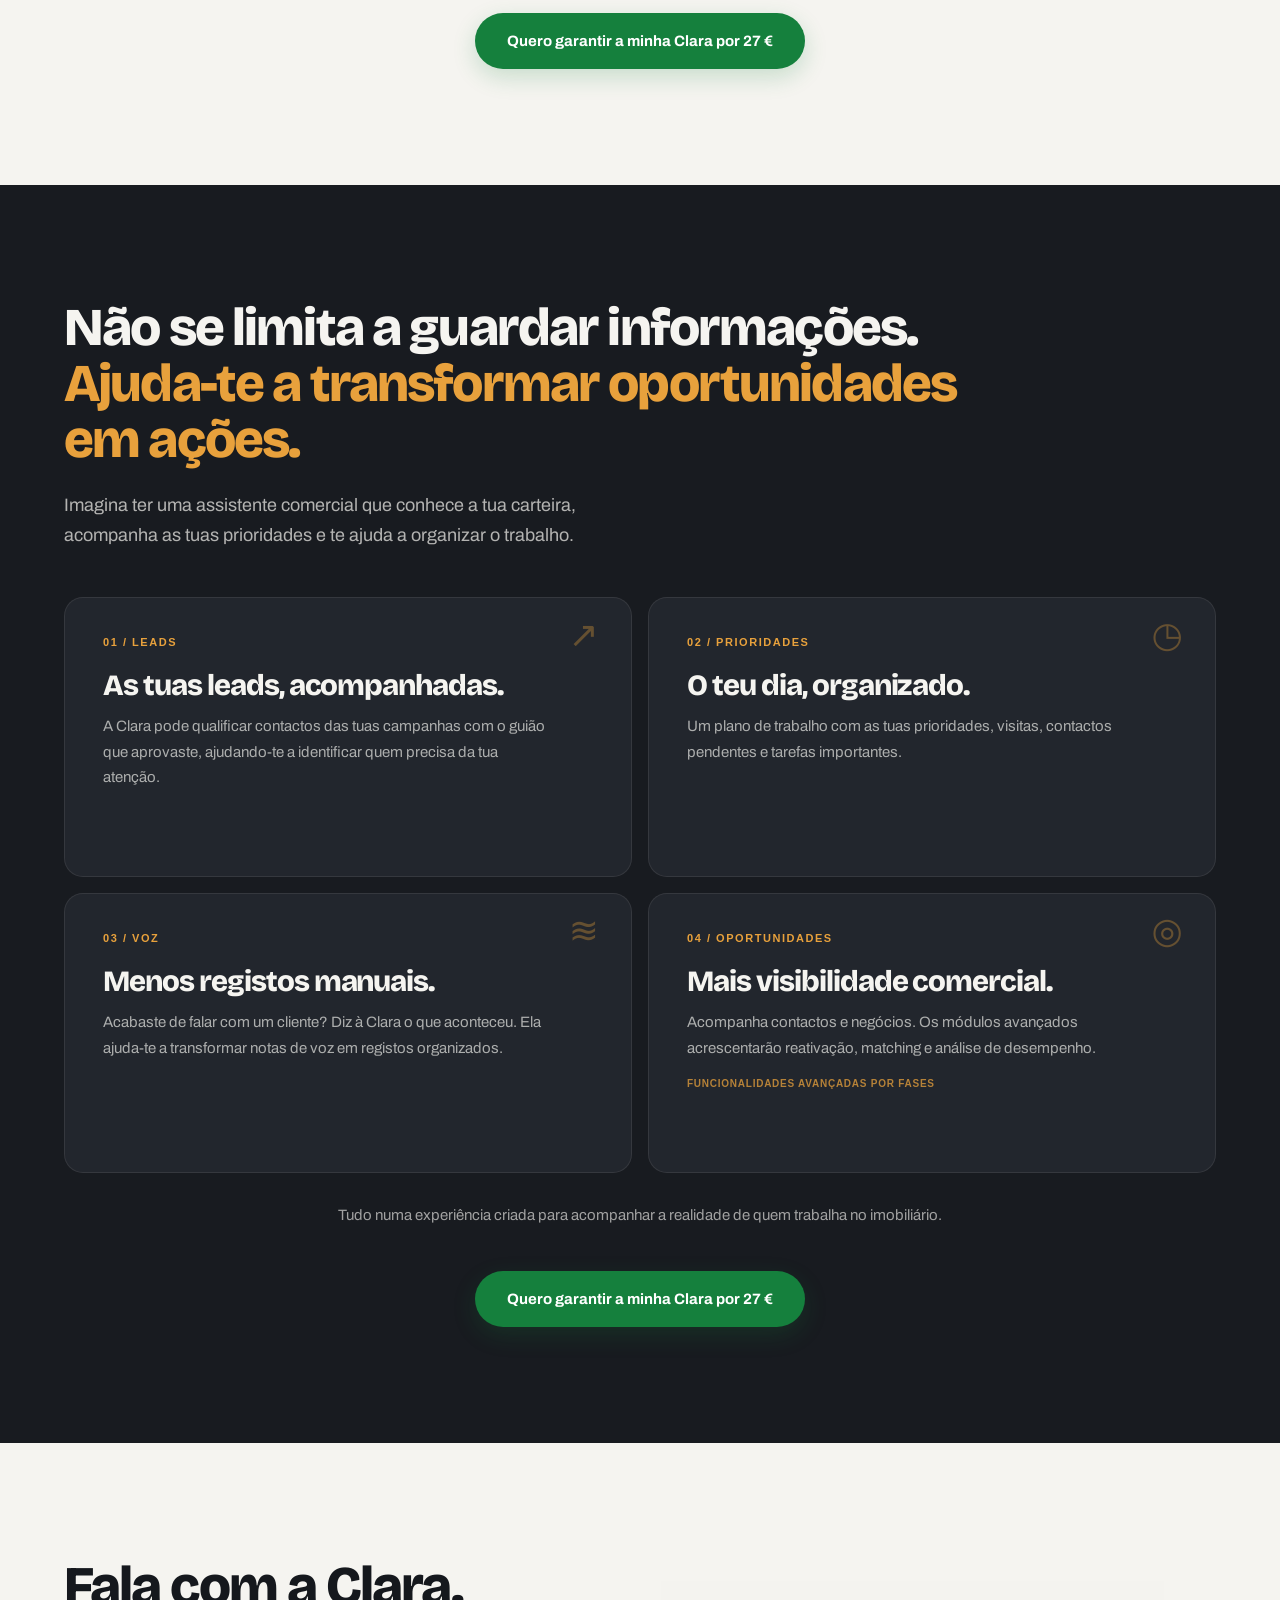
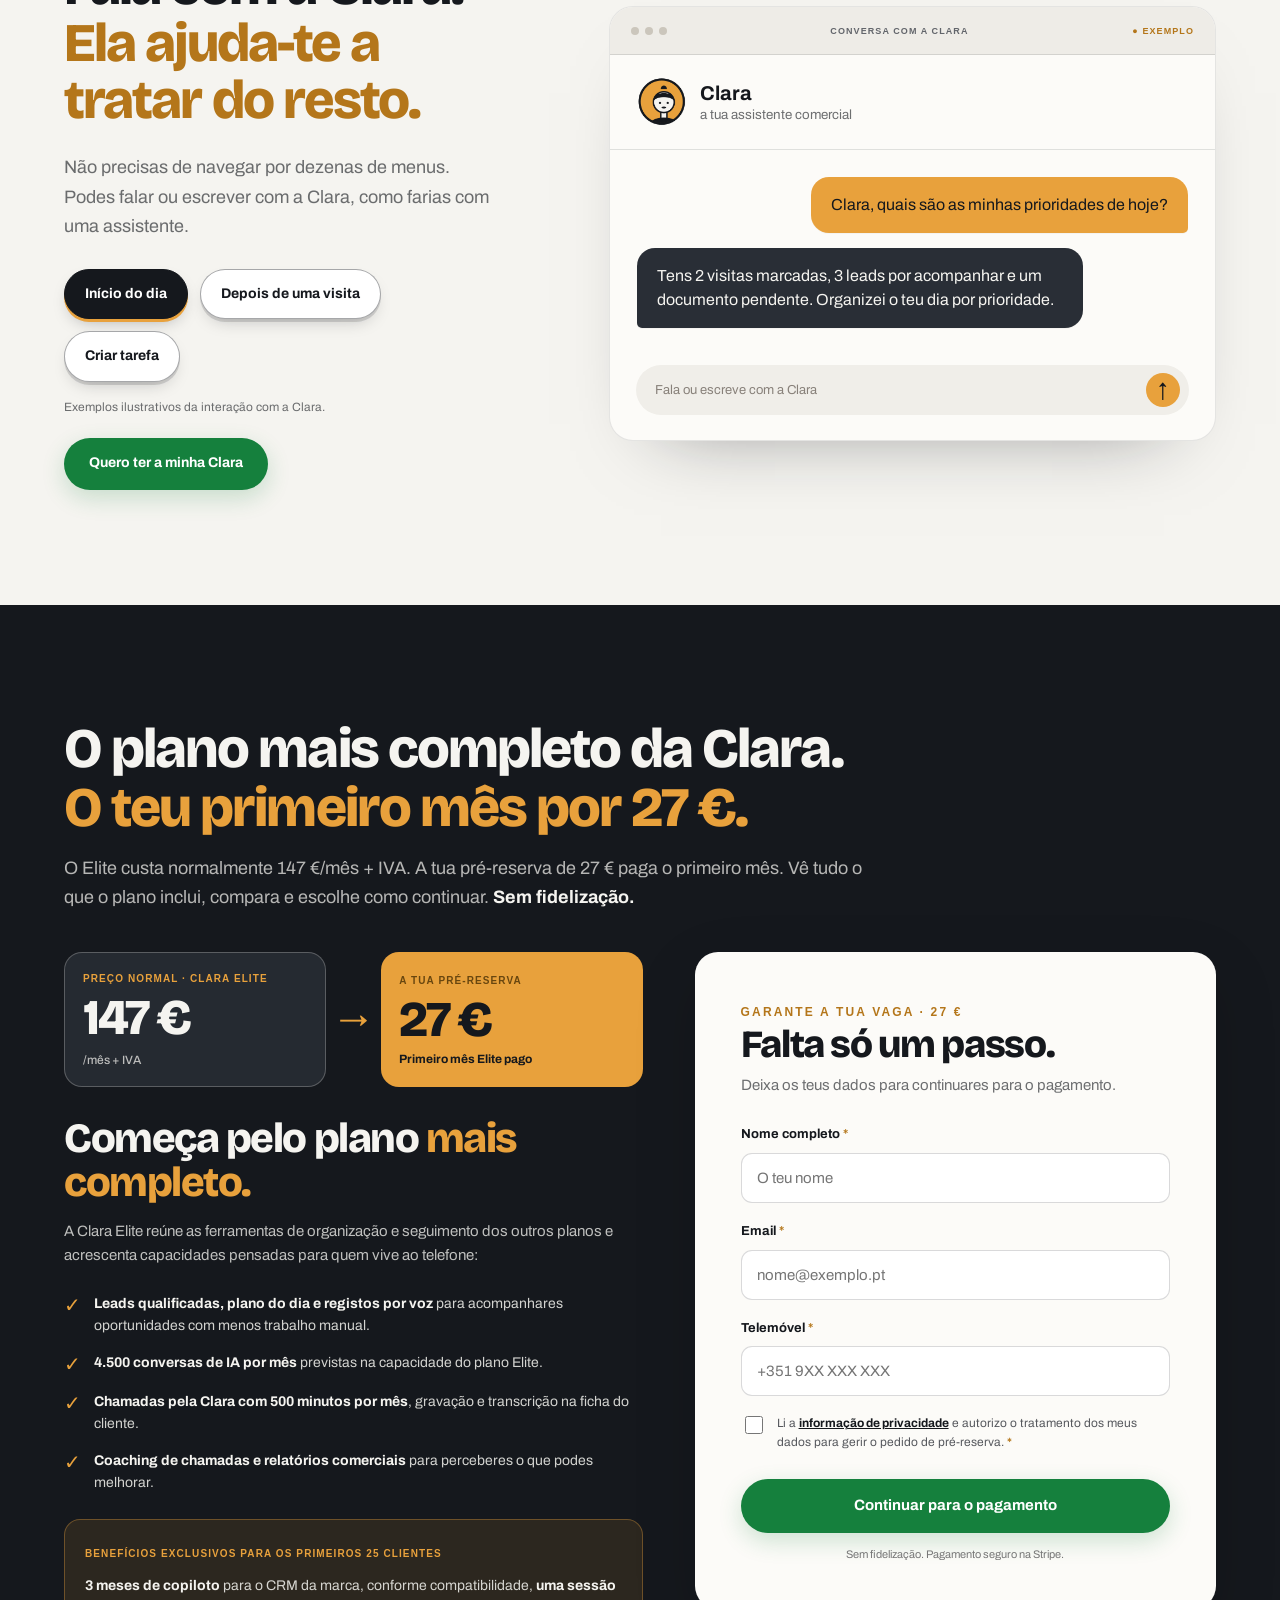
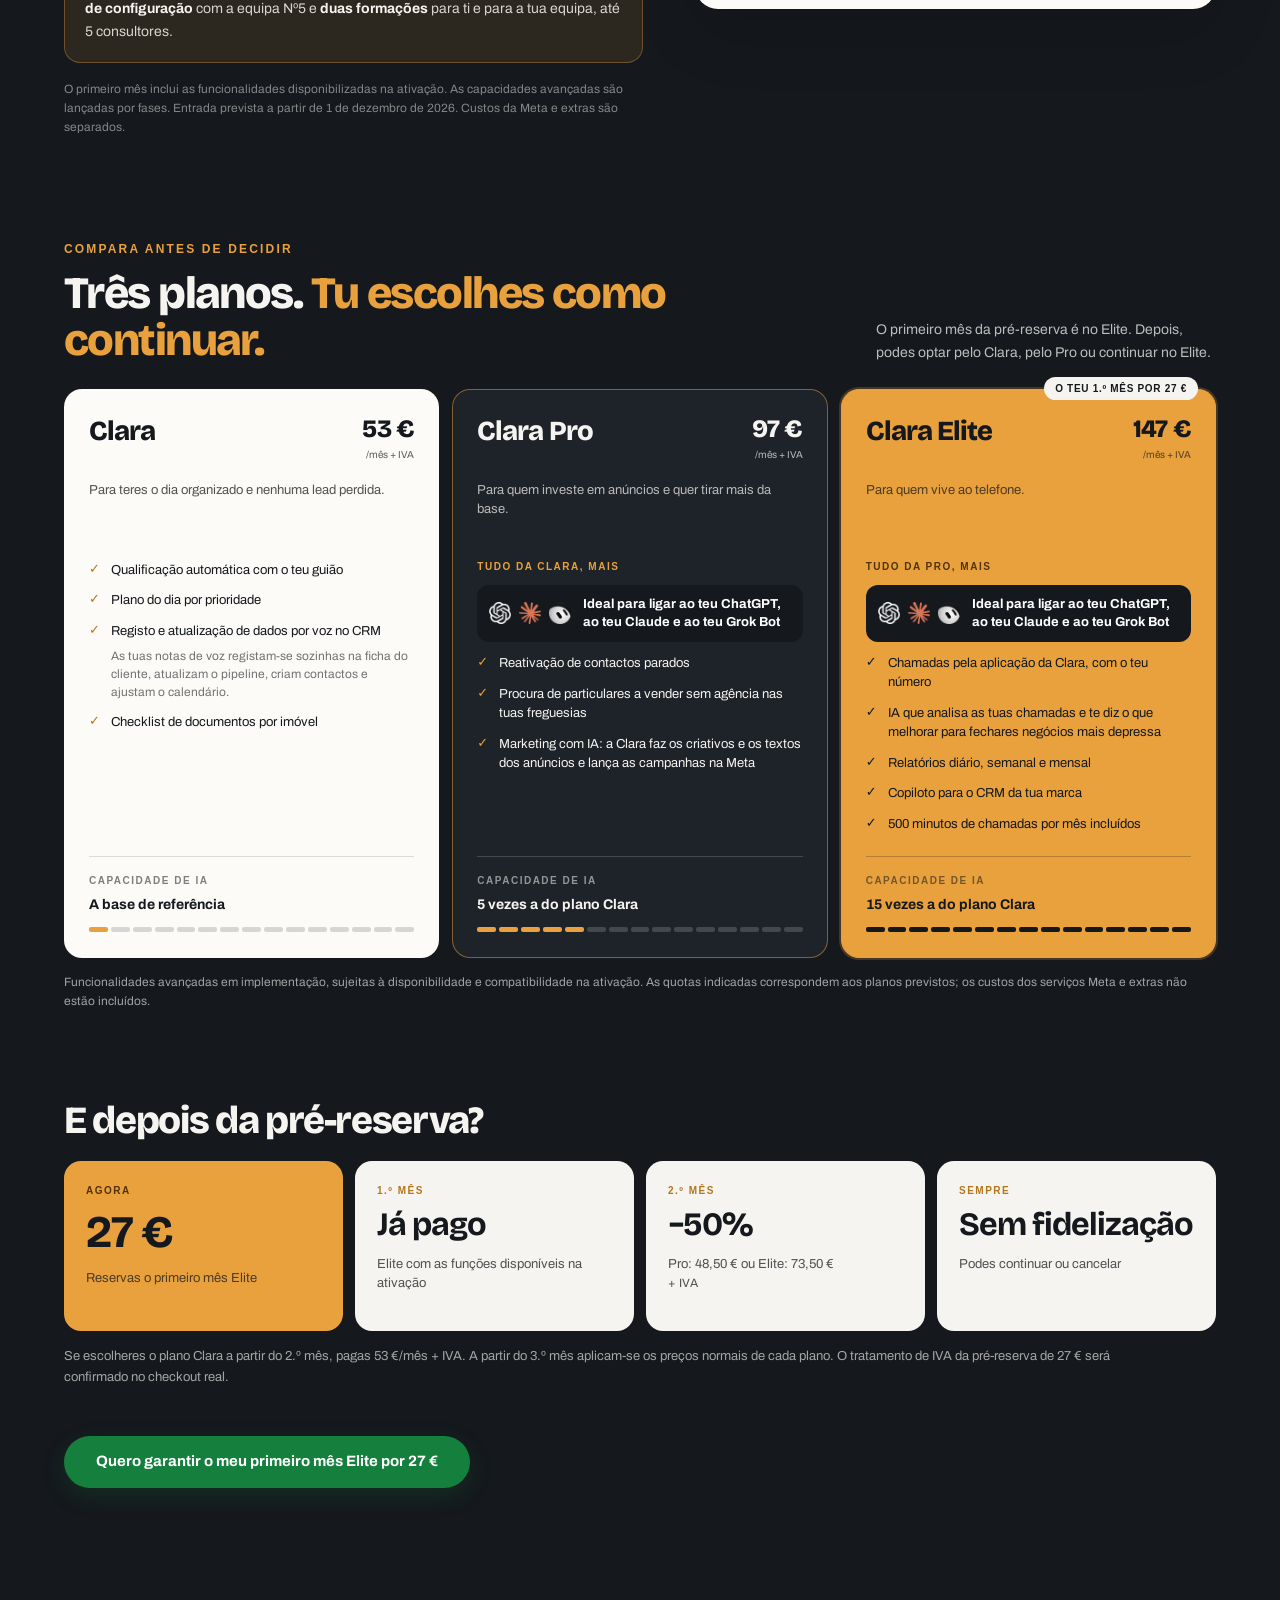
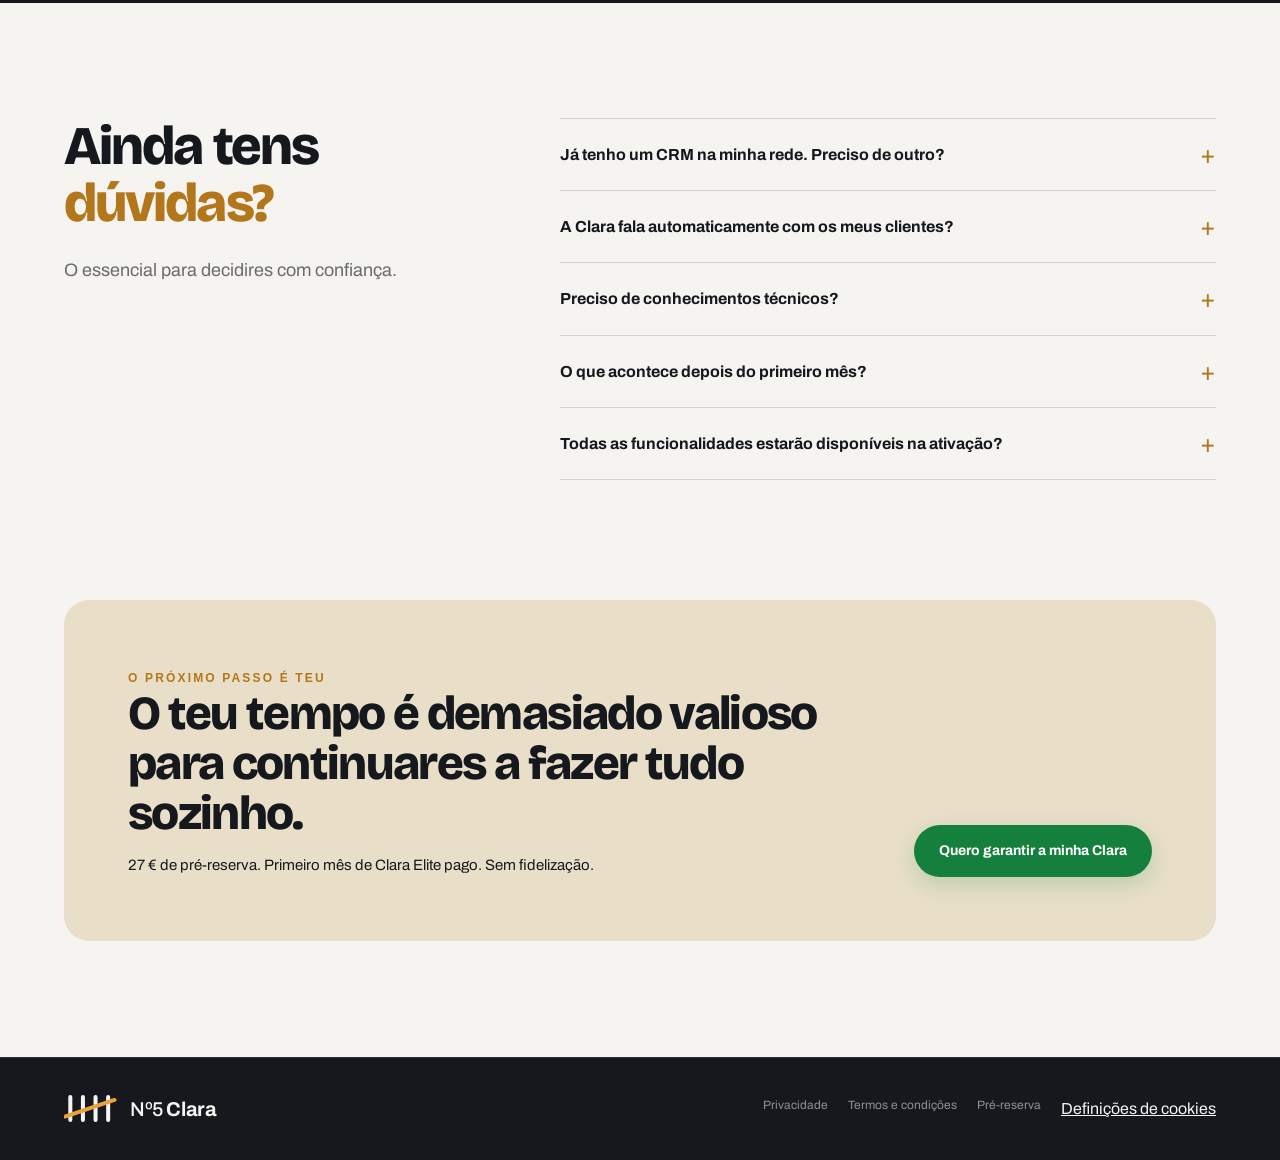
==== commit ae433c97: "Retira o copyright do rodapé Co-Authored-By: Claude Sonnet 5.5 <noreply@anthropic.com>" ====
--- a/index.html
+++ b/index.html
@@ -251,7 +251,7 @@
     </section>
   </main>
 
-  <footer class="site-footer dark"><div class="shell footer-row"><div class="brand footer-brand"><img src="assets/simbolo-fundo-escuro.svg" width="50" height="27" alt="" aria-hidden="true"><span>Nº5 <strong>Clara</strong></span></div><p>© 2026 Os Caetanos, Lda · NIF 504428918 · Rua Manuel Ferreira n.º 19C, 2795-229 Linda-a-Velha</p><div class="footer-links"><a href="privacidade.html">Privacidade</a><a href="termos.html">Termos e condições</a><a href="#formulario">Pré-reserva</a></div></div></footer>
+  <footer class="site-footer dark"><div class="shell footer-row"><div class="brand footer-brand"><img src="assets/simbolo-fundo-escuro.svg" width="50" height="27" alt="" aria-hidden="true"><span>Nº5 <strong>Clara</strong></span></div><div class="footer-links"><a href="privacidade.html">Privacidade</a><a href="termos.html">Termos e condições</a><a href="#formulario">Pré-reserva</a></div></div></footer>
   <a class="sticky-mobile-cta" href="#reserva">Garantir pré-reserva · 27 €</a>
 <script src="cookies.js" defer></script></body>
 </html>
--- a/styles.css
+++ b/styles.css
@@ -188,3 +188,18 @@
 /* Destaque do lançamento no hero */
 .hero .eyebrow.hero-launch{display:inline-block;font-size:14px;letter-spacing:.12em;font-weight:800;color:#15181D;background:var(--dourado);padding:10px 18px;border-radius:999px;margin-bottom:24px;box-shadow:0 8px 24px rgba(232,161,60,.25)}
 @media(max-width:600px){.hero .eyebrow.hero-launch{font-size:11px;letter-spacing:.08em;padding:9px 14px}}
+
+.referral-info{margin:0 0 6px;font-size:15px;line-height:1.55;color:rgba(245,244,240,.86)}
+
+/* "Parece-te familiar?" com mais destaque */
+.pain-label{display:inline-block;font:800 15px/1.2 Arial,sans-serif;letter-spacing:.14em;color:#15181D;background:var(--dourado);padding:9px 16px;border-radius:999px;margin-bottom:22px}
+@media(max-width:600px){.pain-label{font-size:13px;padding:8px 14px}}
+
+/* Botões dos exemplos da conversa: mais claro que se clicam */
+.demo-tab{cursor:pointer;background:#fff;border:1.5px solid rgba(21,24,29,.38);font-size:14px;padding:13px 20px;box-shadow:0 3px 0 rgba(21,24,29,.14),0 8px 18px -8px rgba(21,24,29,.28);transition:transform .15s,box-shadow .15s,background .15s,color .15s}
+.demo-tab:hover{transform:translateY(-2px);box-shadow:0 5px 0 rgba(21,24,29,.16),0 12px 22px -8px rgba(21,24,29,.32)}
+.demo-tab:active{transform:translateY(1px);box-shadow:0 1px 0 rgba(21,24,29,.2)}
+.demo-tab.active{background:var(--tinta);color:#fff;border-color:var(--tinta);box-shadow:0 3px 0 var(--dourado),0 8px 18px -8px rgba(21,24,29,.4)}
+.demo-tab:focus-visible{outline:3px solid var(--dourado);outline-offset:3px}
+.demo-tabs{gap:12px}
+@media(max-width:600px){.demo-tab{font-size:13px;padding:12px 16px}.demo-tabs{gap:10px}}
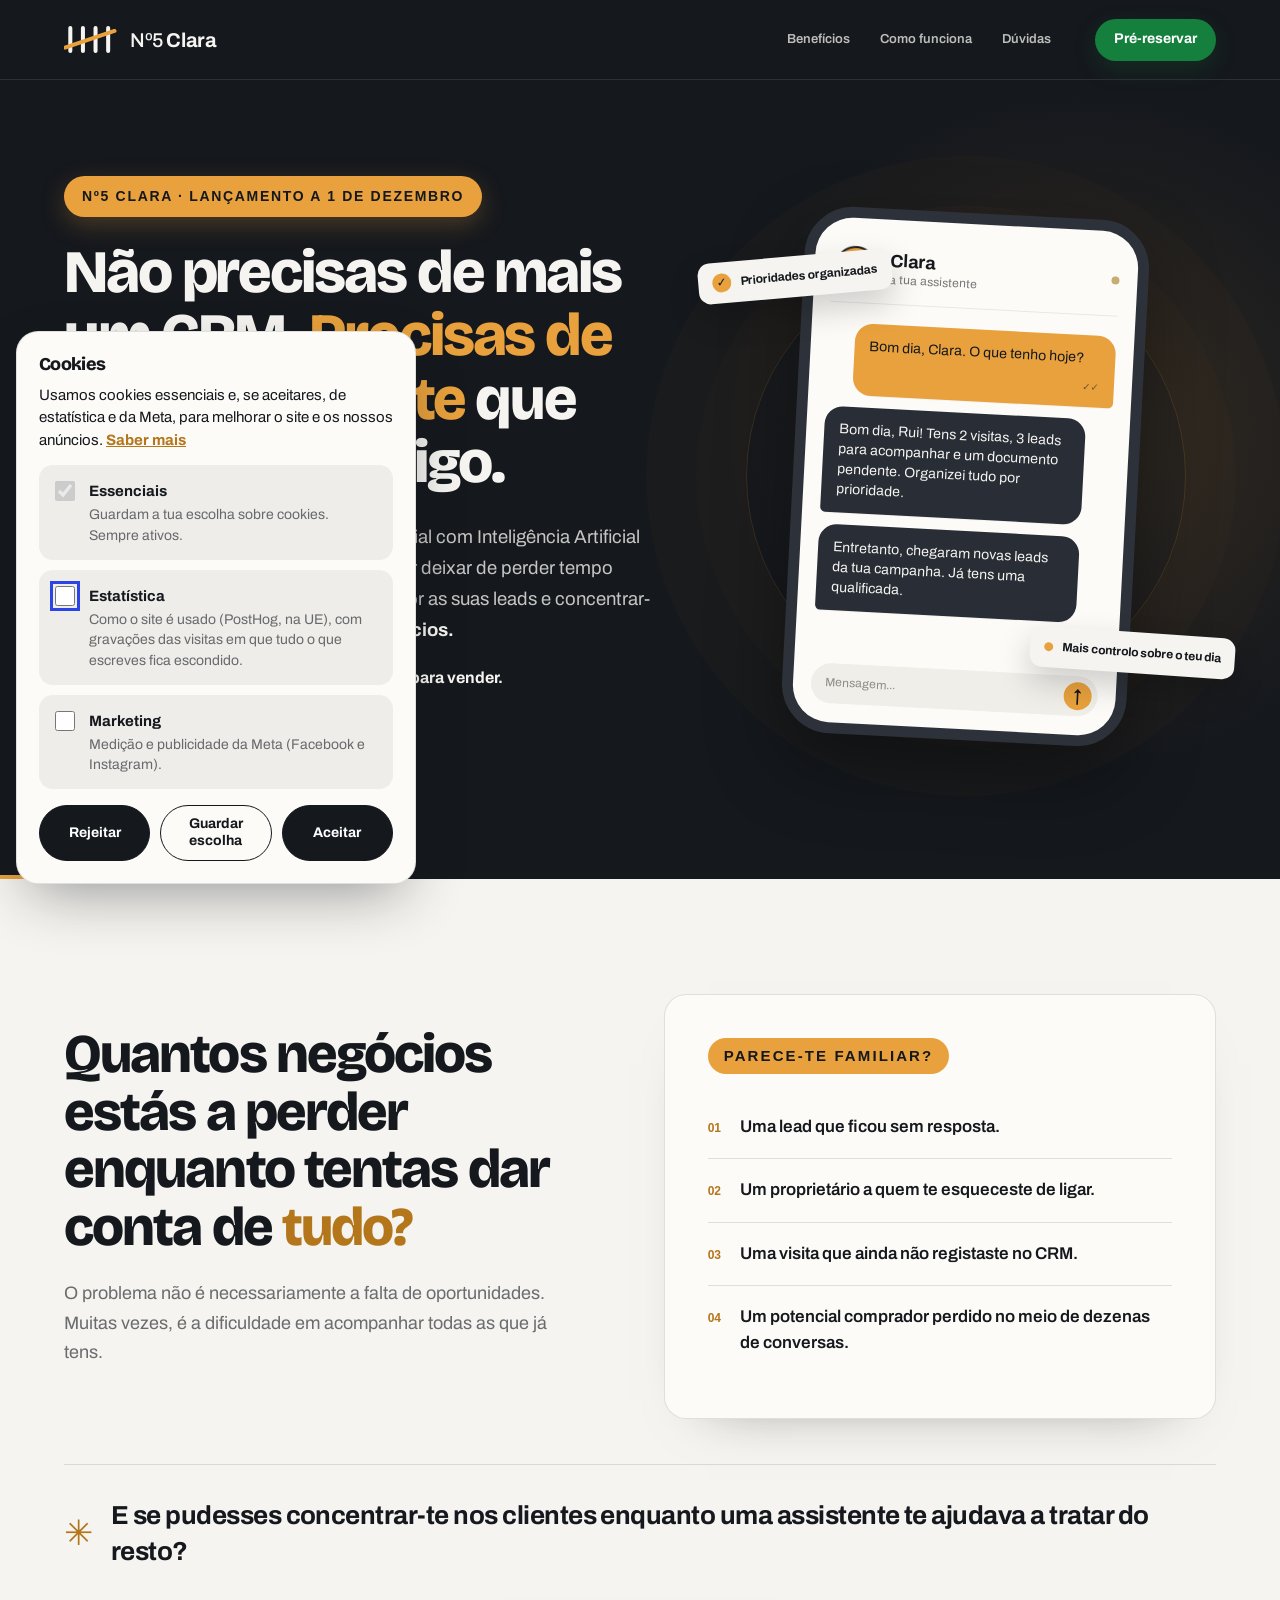
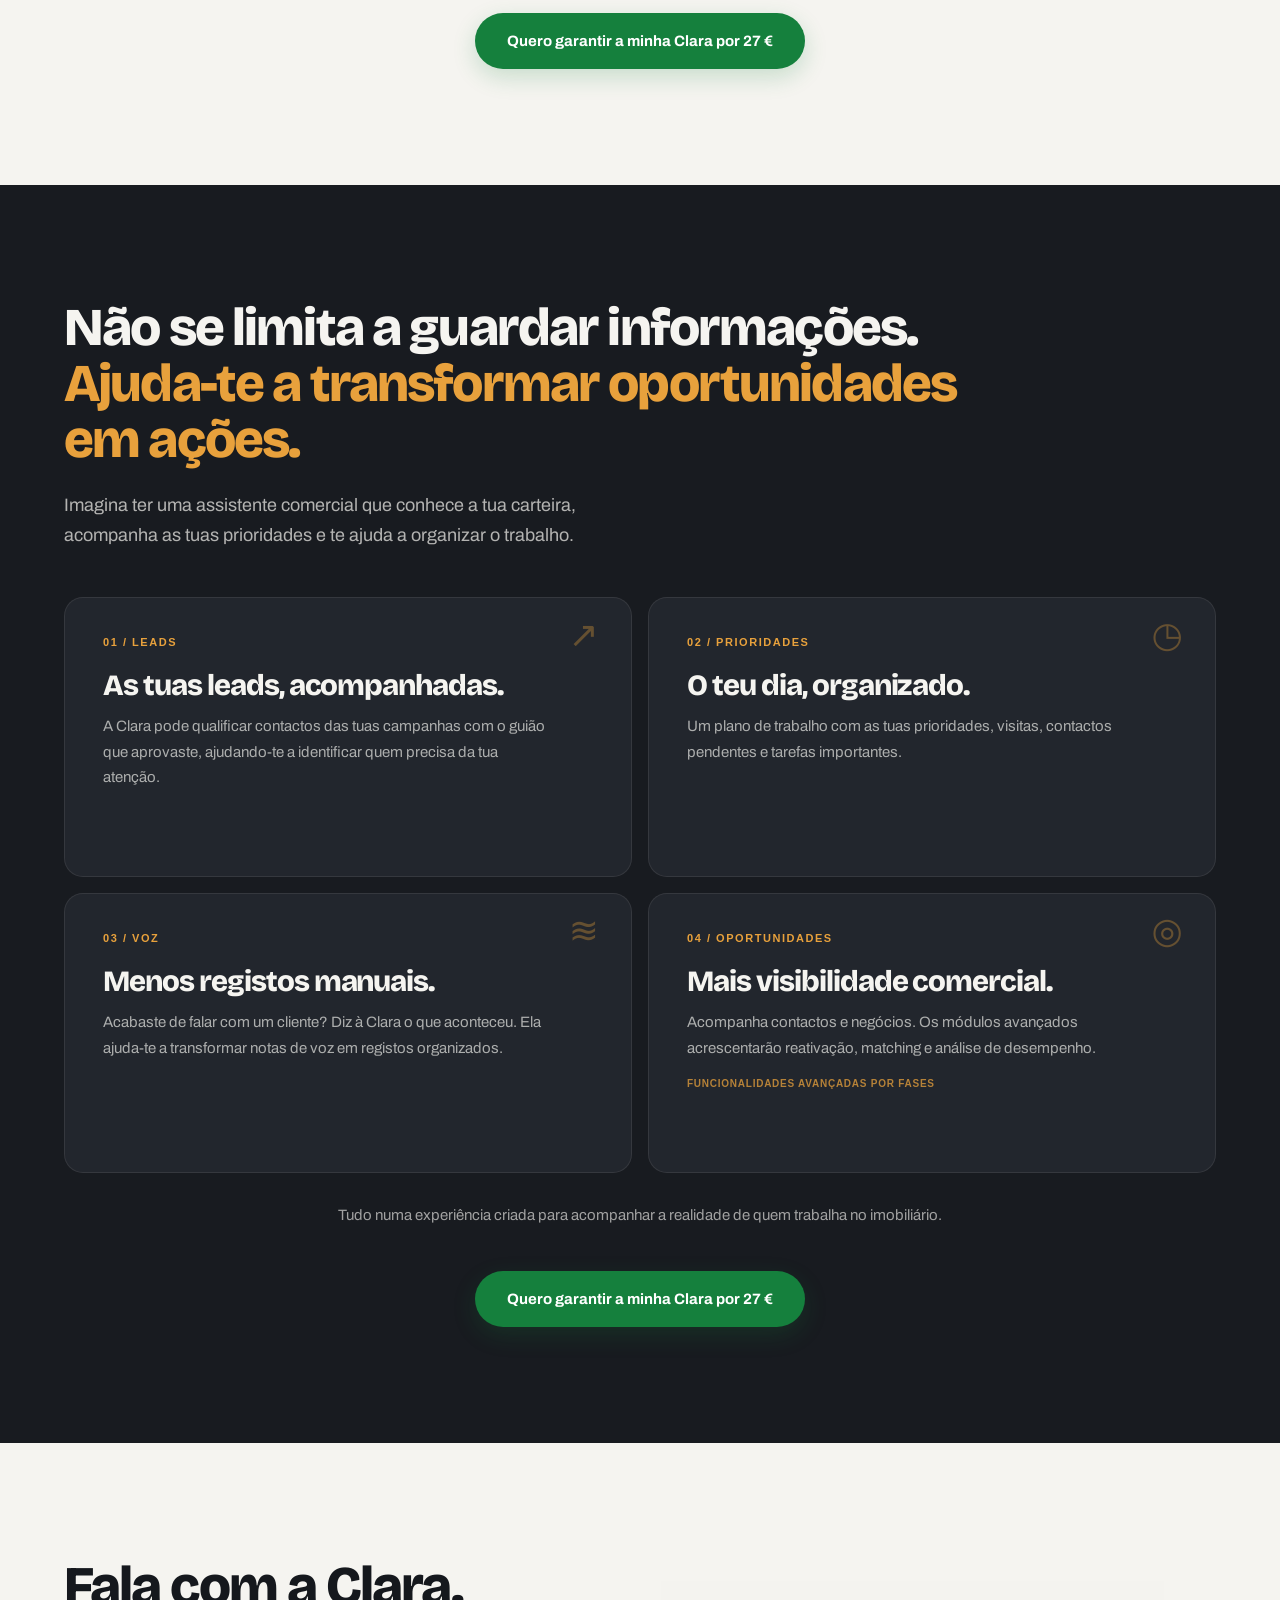
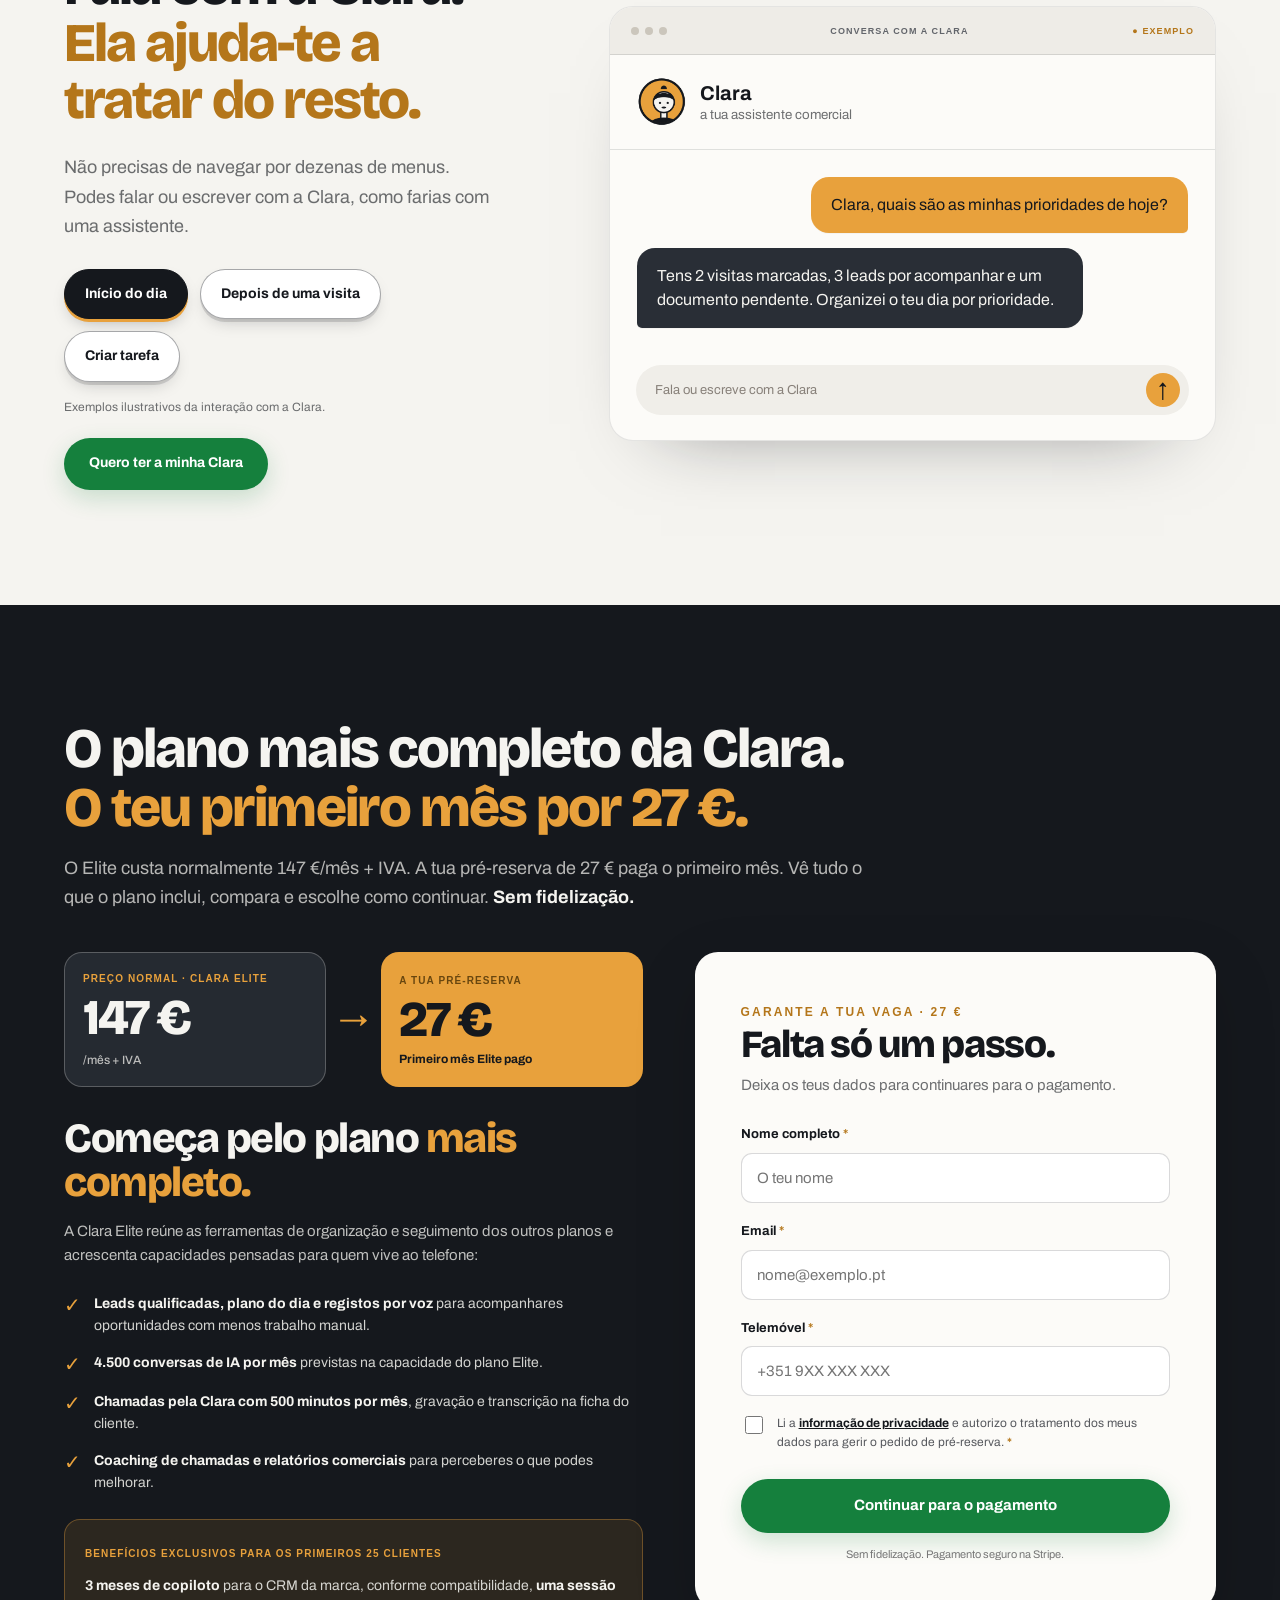
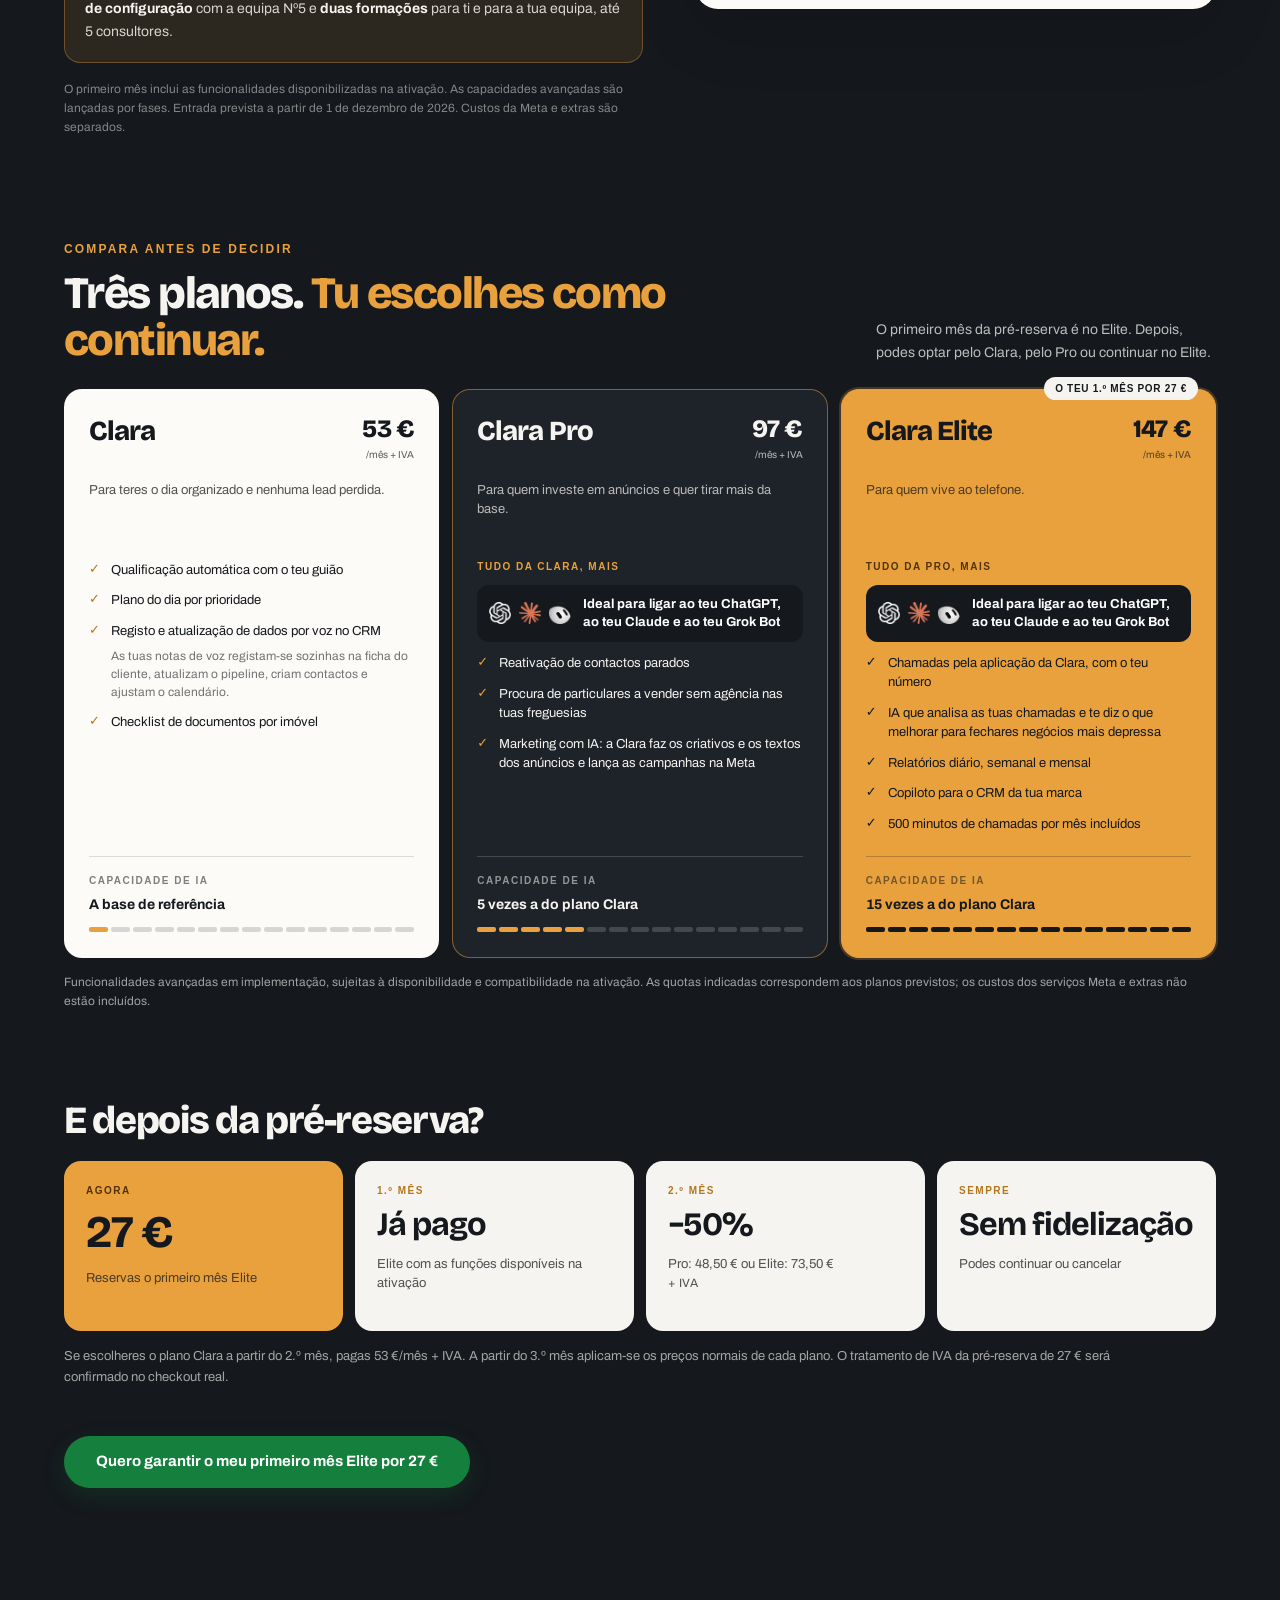
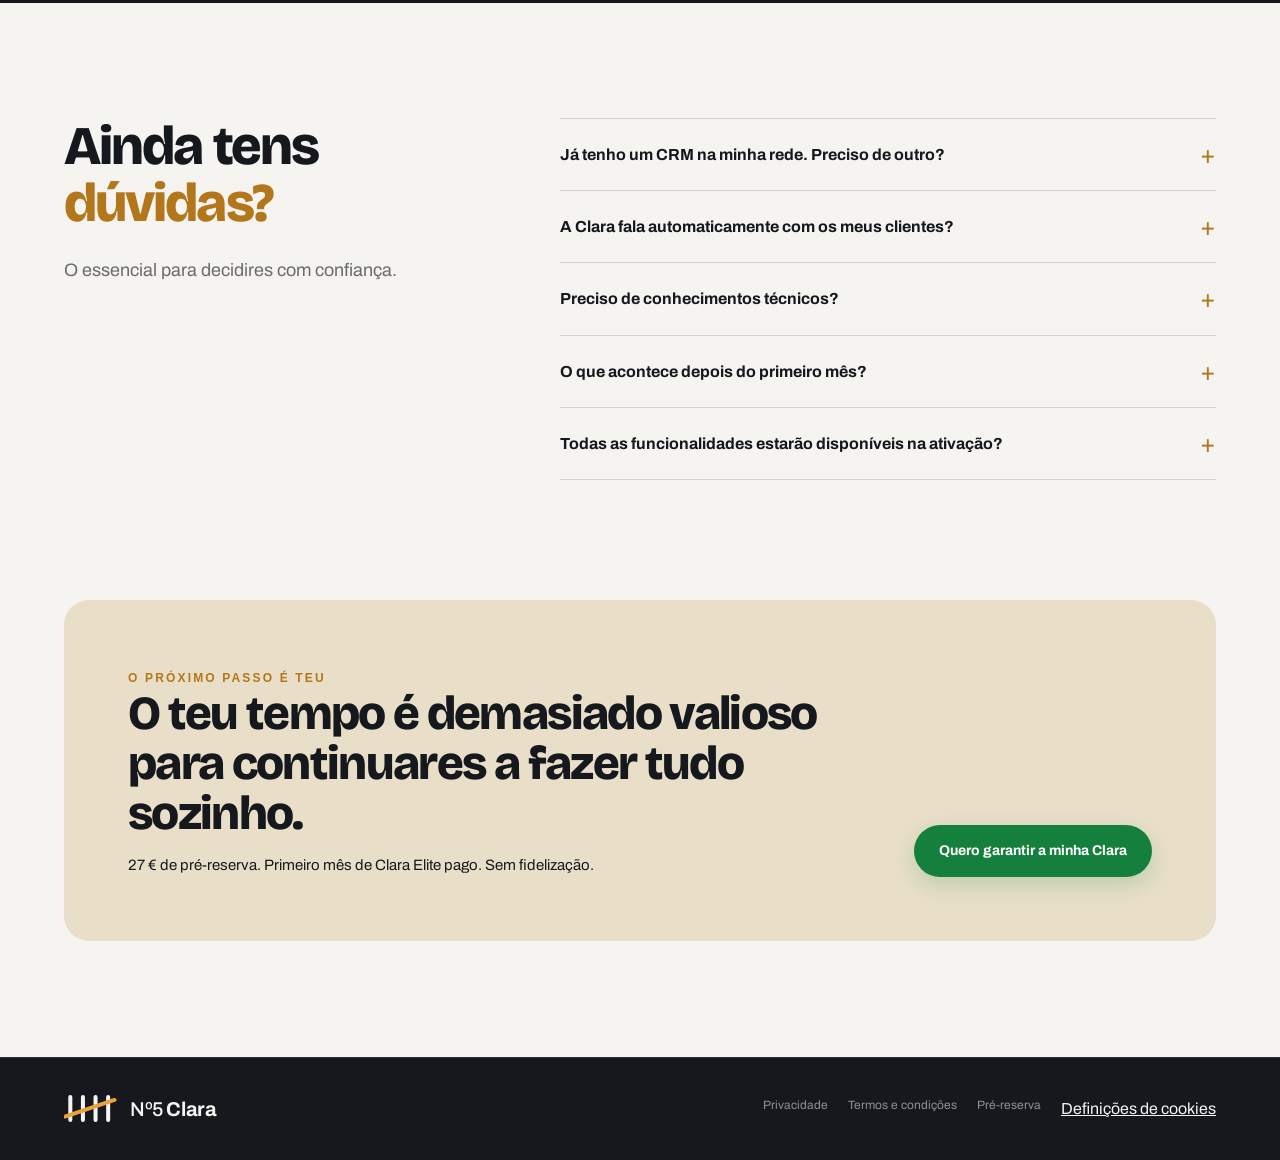
==== commit 7b6d3342: "Retira a legenda do exemplo do telemóvel Co-Authored-By: Claude Sonnet 5.5 <noreply@anthropic.com>" ====
--- a/index.html
+++ b/index.html
@@ -65,7 +65,6 @@
             </div>
           </div>
           <div class="floating-note float-bottom"><span class="note-dot"></span><span>Mais controlo sobre o teu dia</span></div>
-          <span class="mock-caption">Exemplo ilustrativo da experiência</span>
         </div>
       </div>
       <div class="hero-bottom-line" aria-hidden="true"></div>
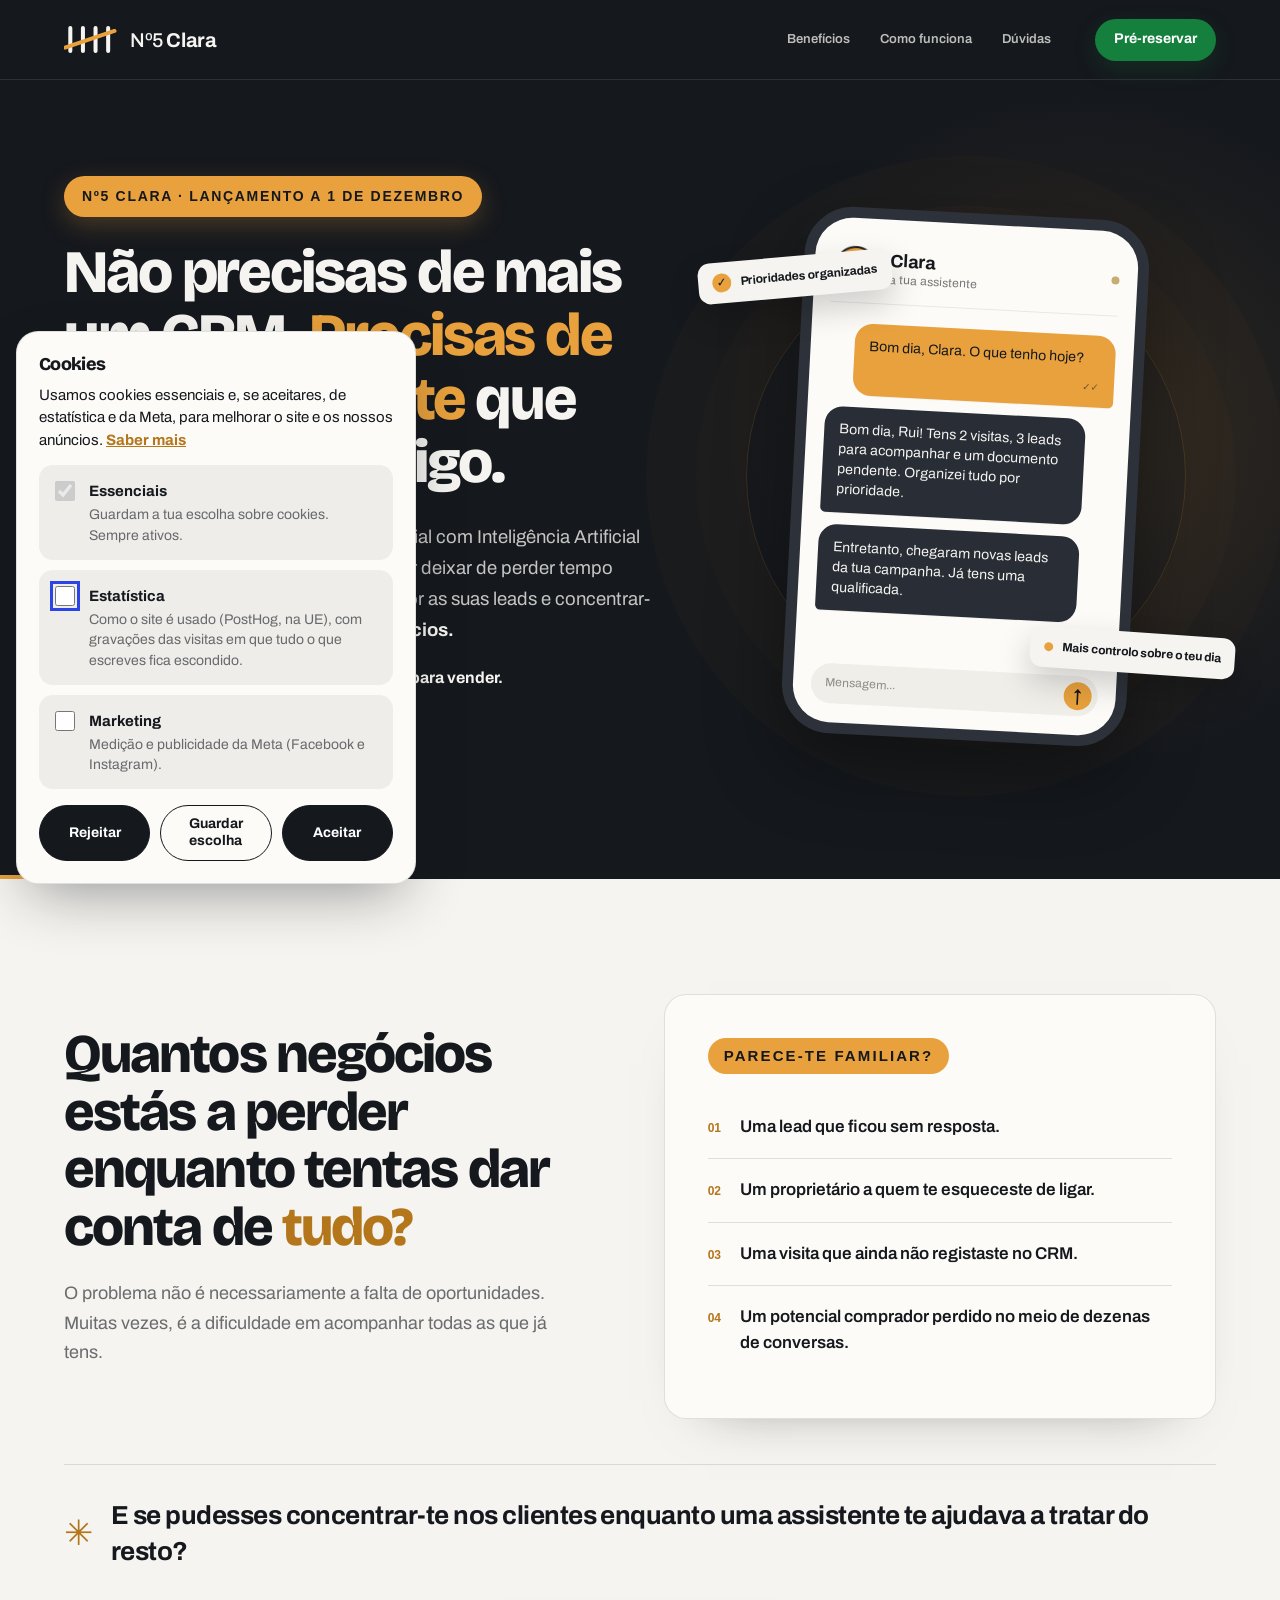
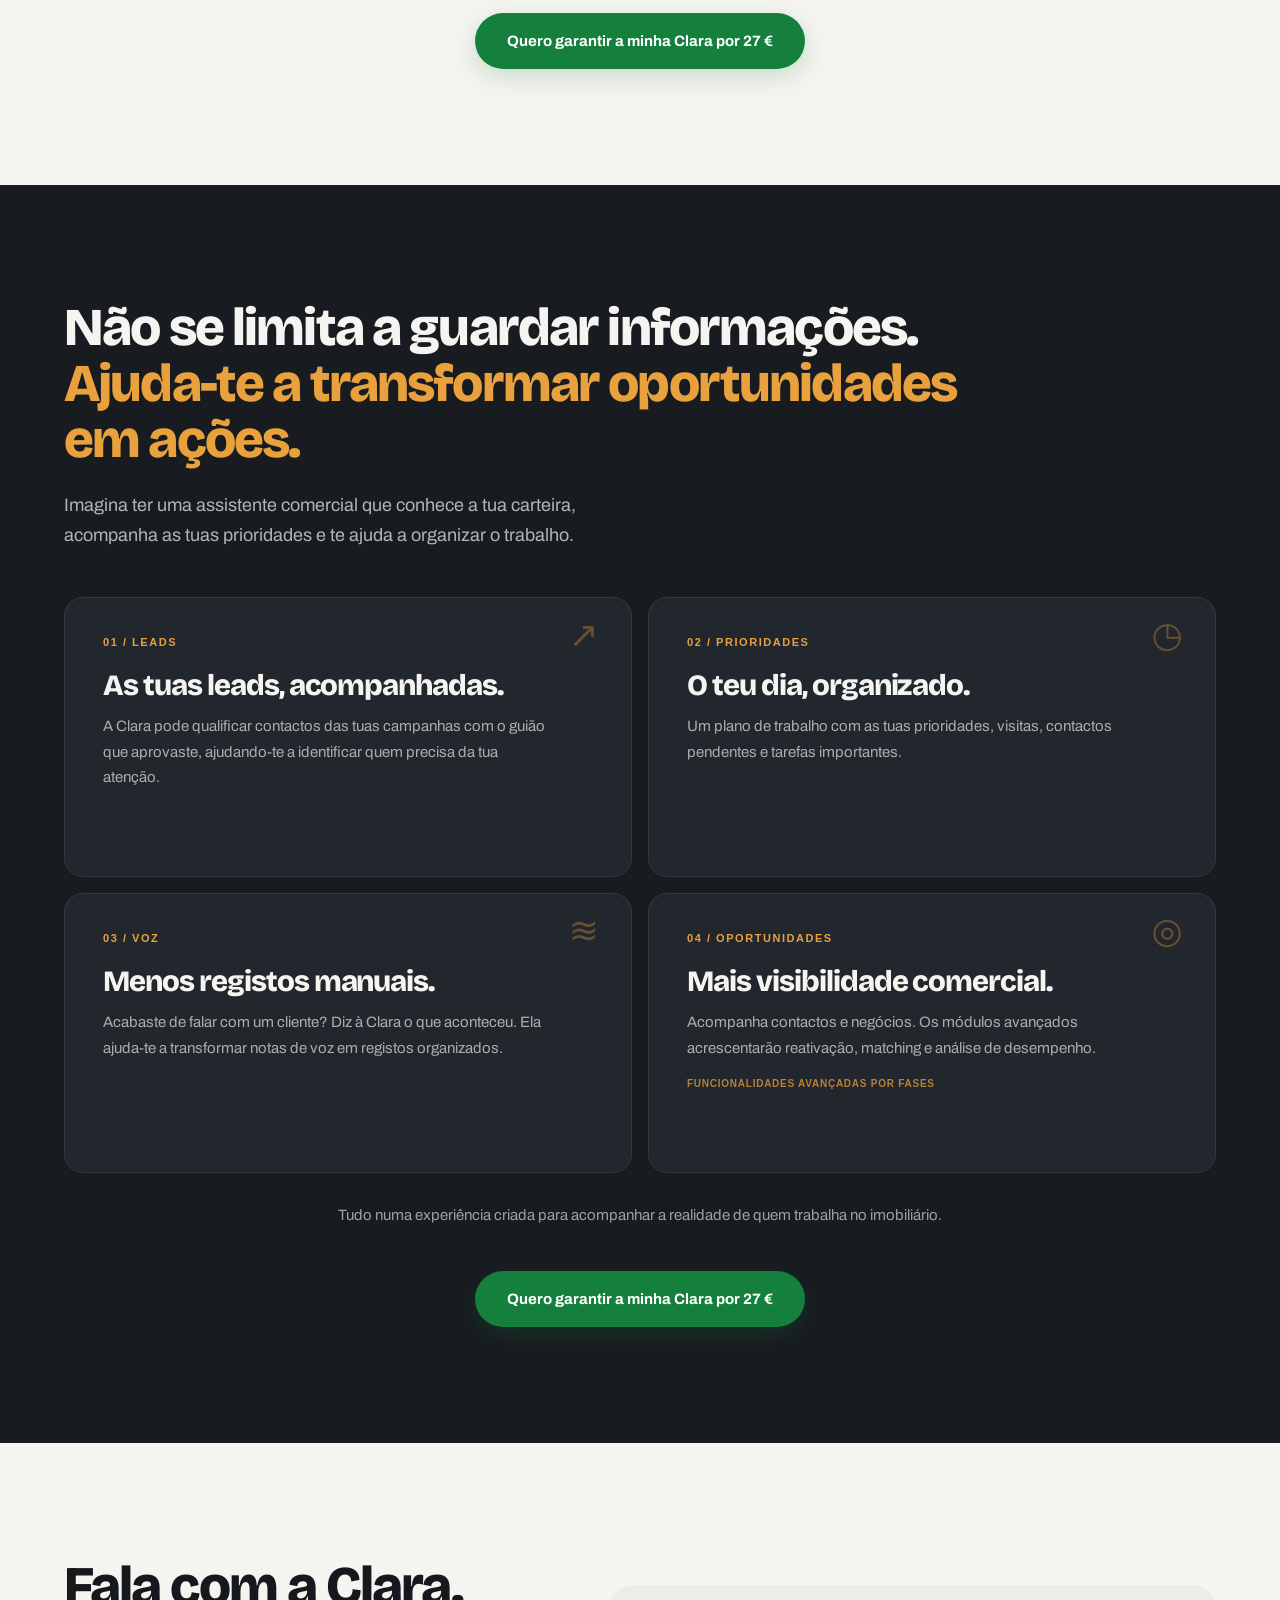
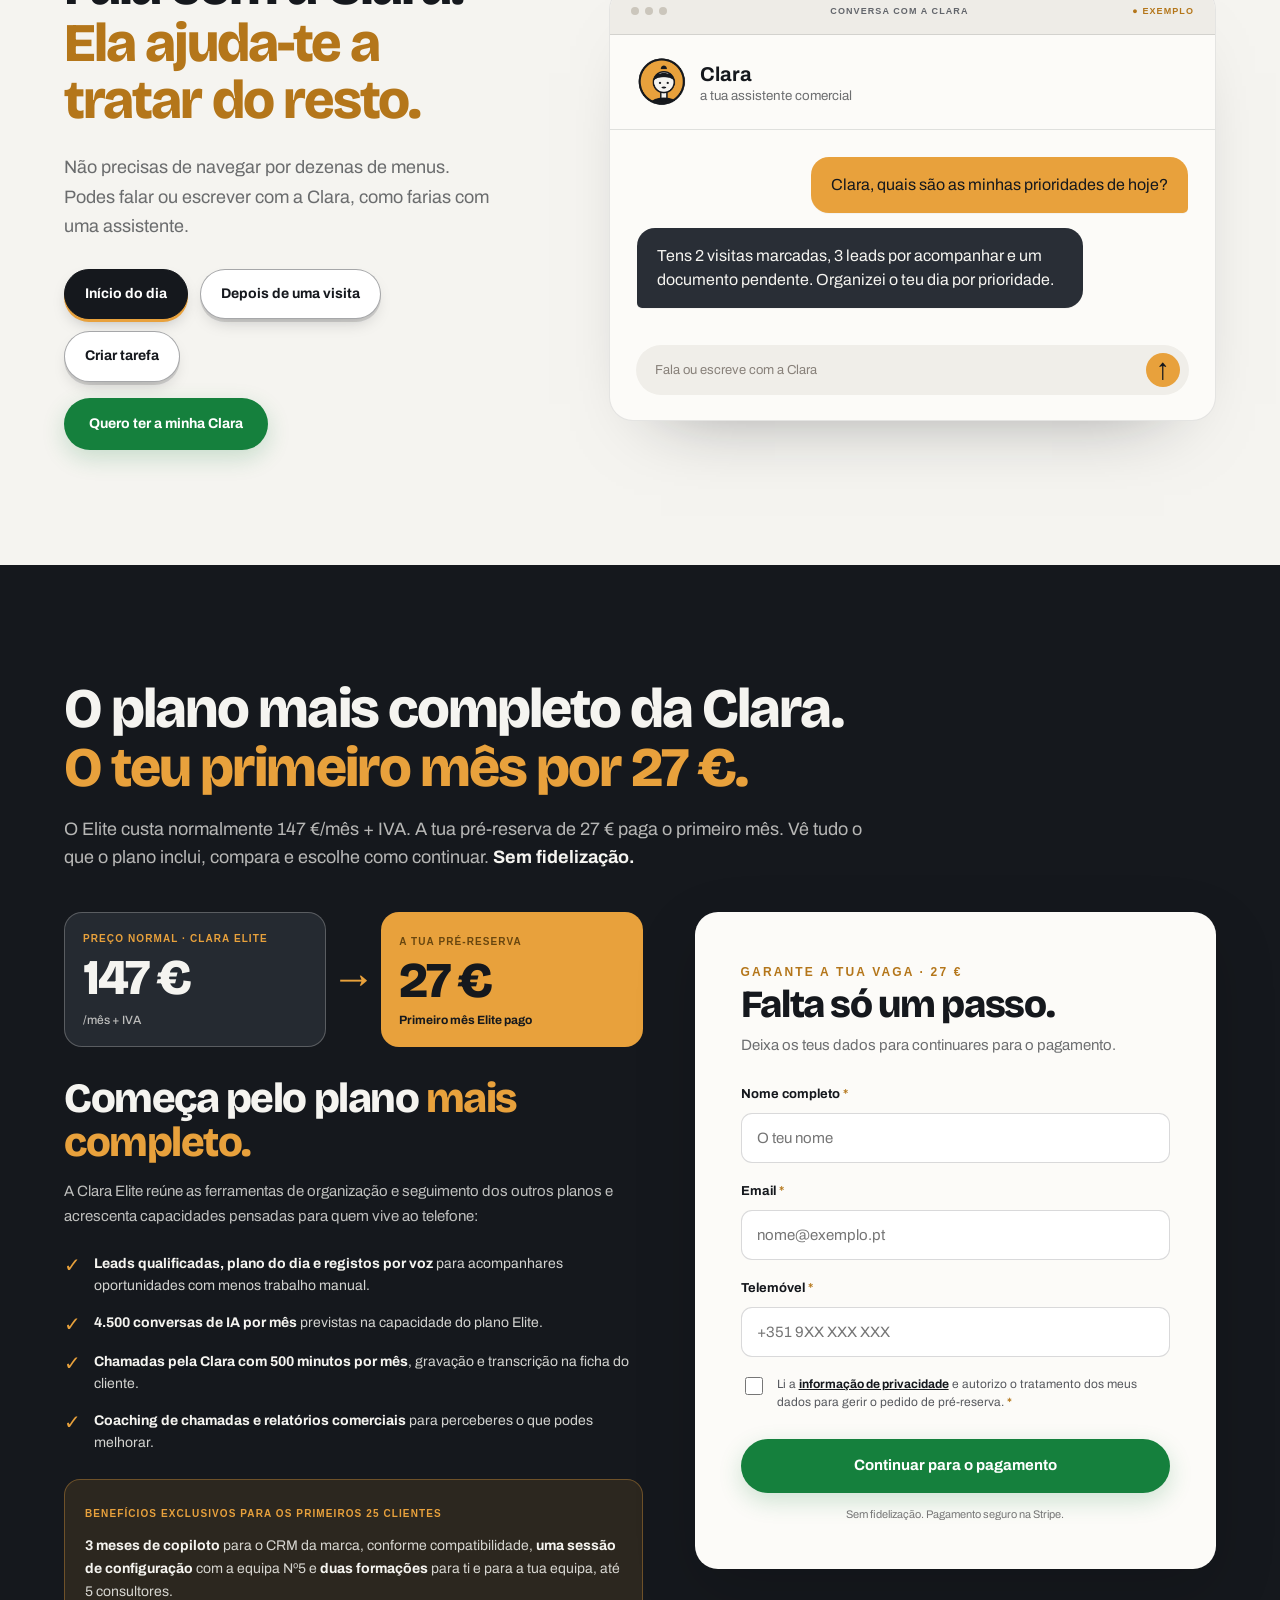
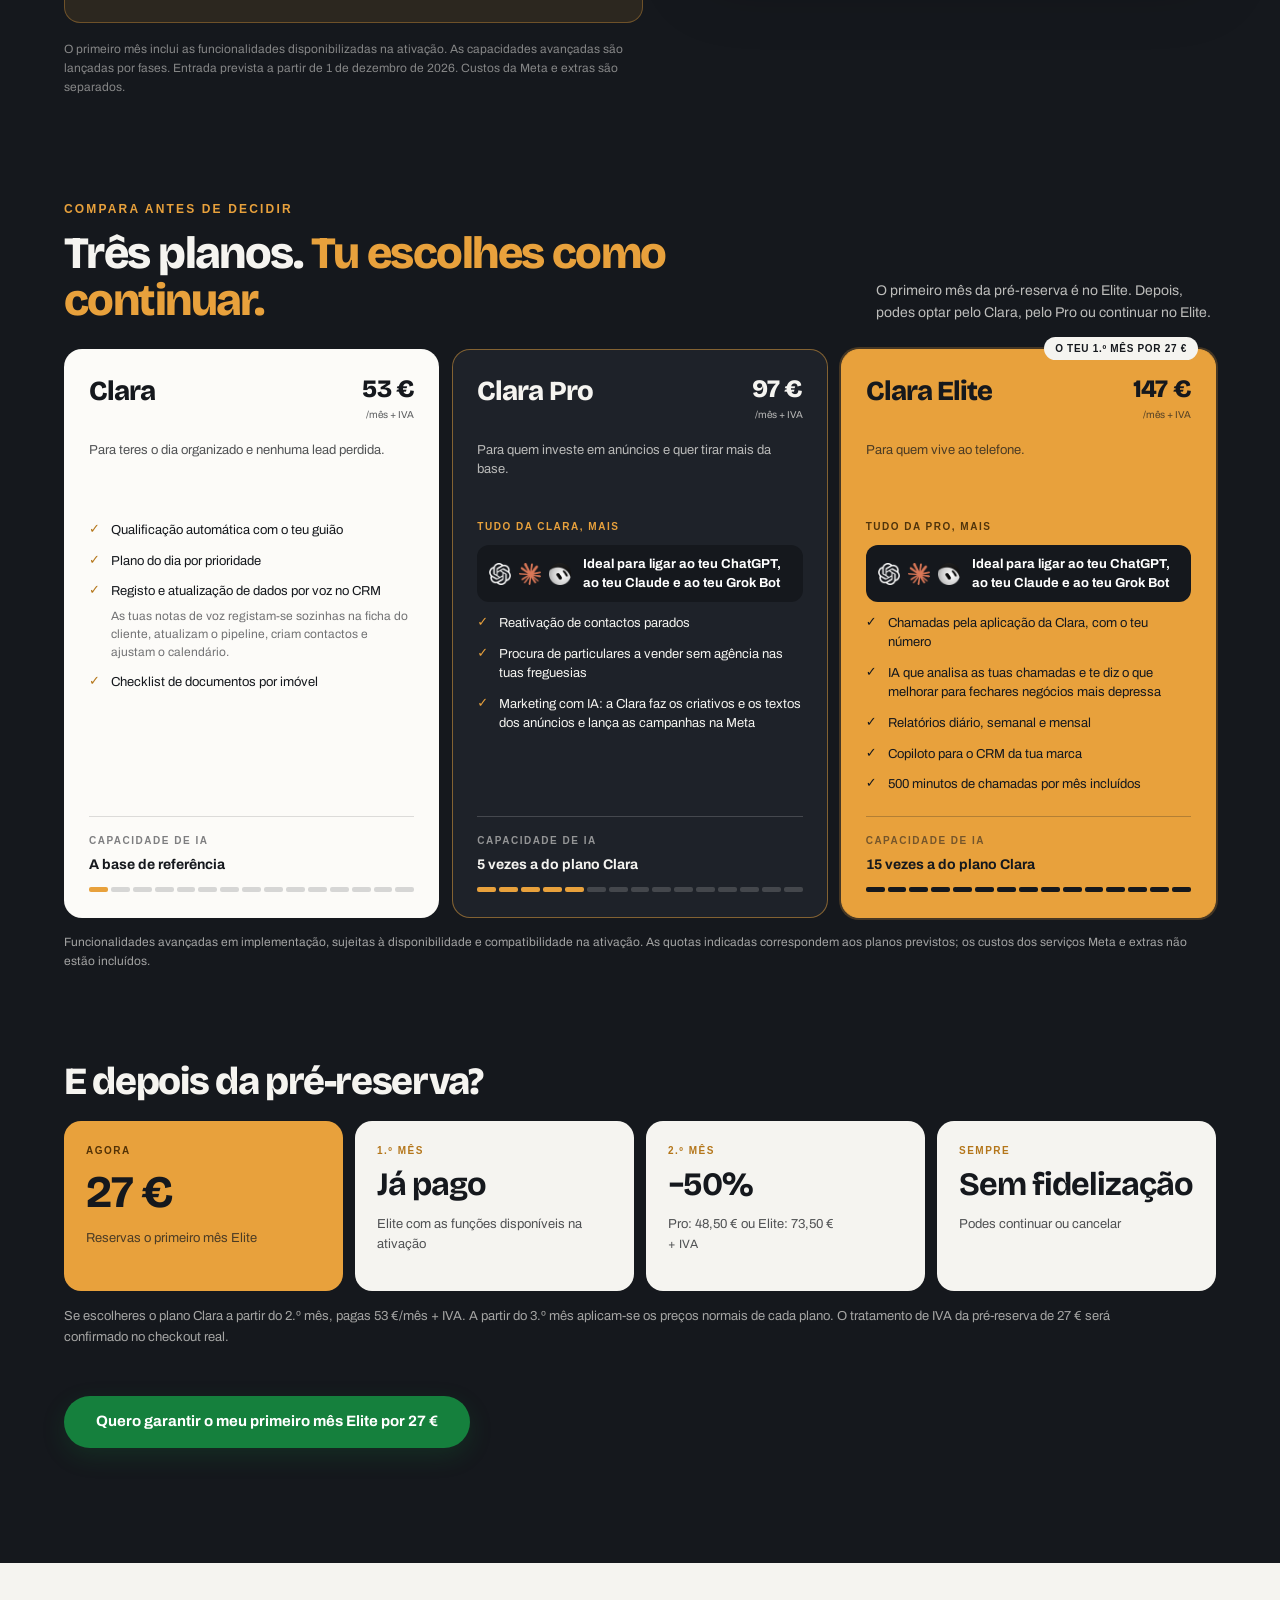
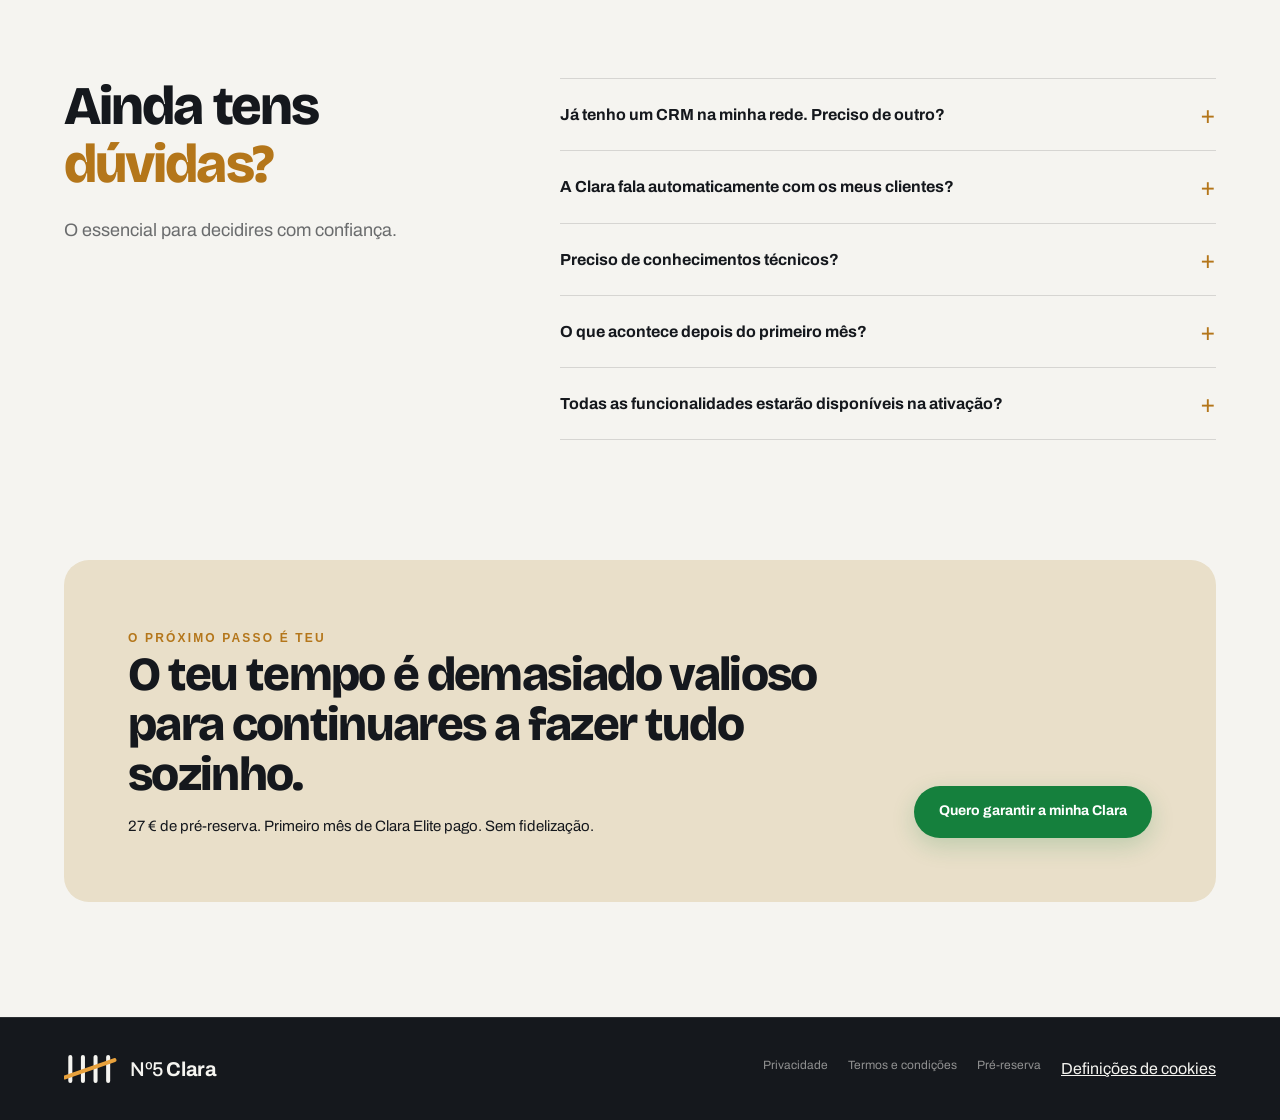
==== commit d2b3a169: "Retira a nota dos exemplos da conversa Co-Authored-By: Claude Sonnet 5.5 <noreply@anthropic.com>" ====
--- a/index.html
+++ b/index.html
@@ -120,7 +120,6 @@
             <button type="button" class="demo-tab" data-demo="visita" aria-pressed="false">Depois de uma visita</button>
             <button type="button" class="demo-tab" data-demo="tarefa" aria-pressed="false">Criar tarefa</button>
           </div>
-          <p class="demo-note">Exemplos ilustrativos da interação com a Clara.</p>
           <a class="btn" href="#reserva">Quero ter a minha Clara</a>
         </div>
         <div class="demo-screen">
